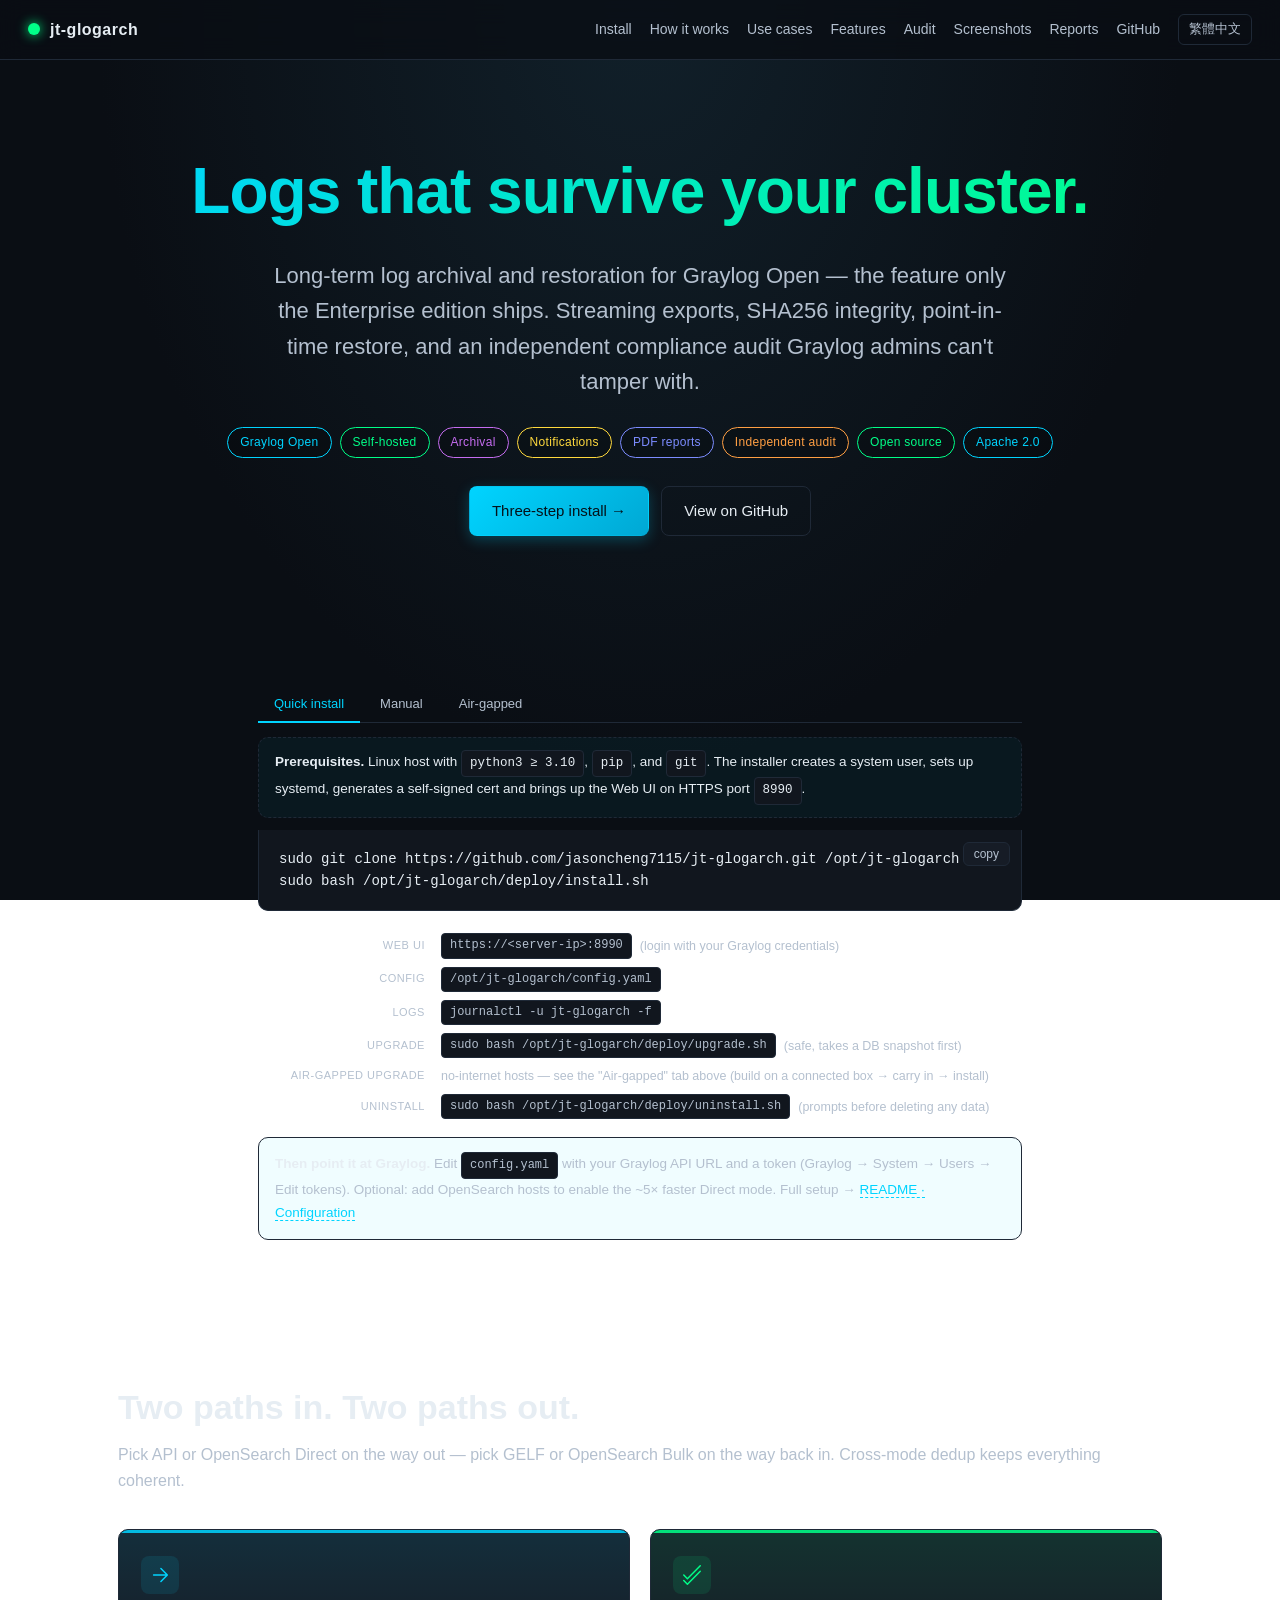
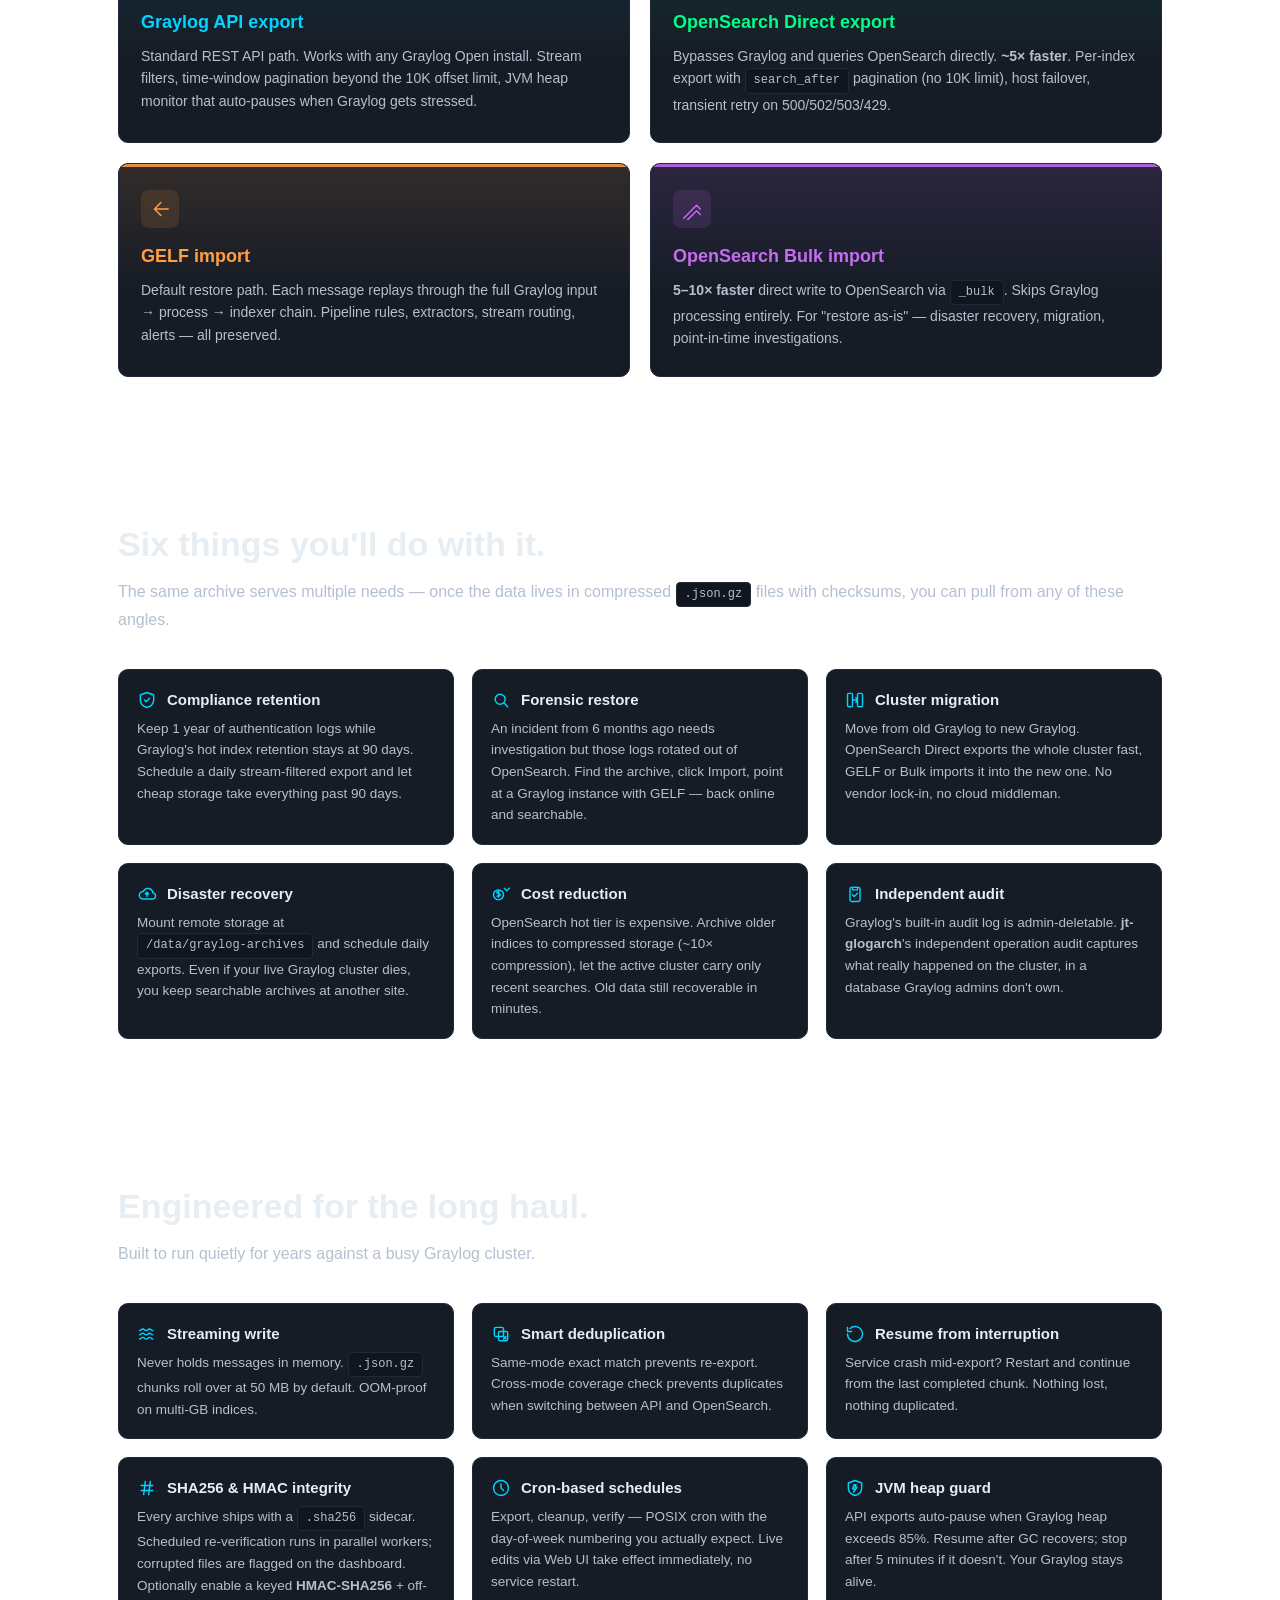
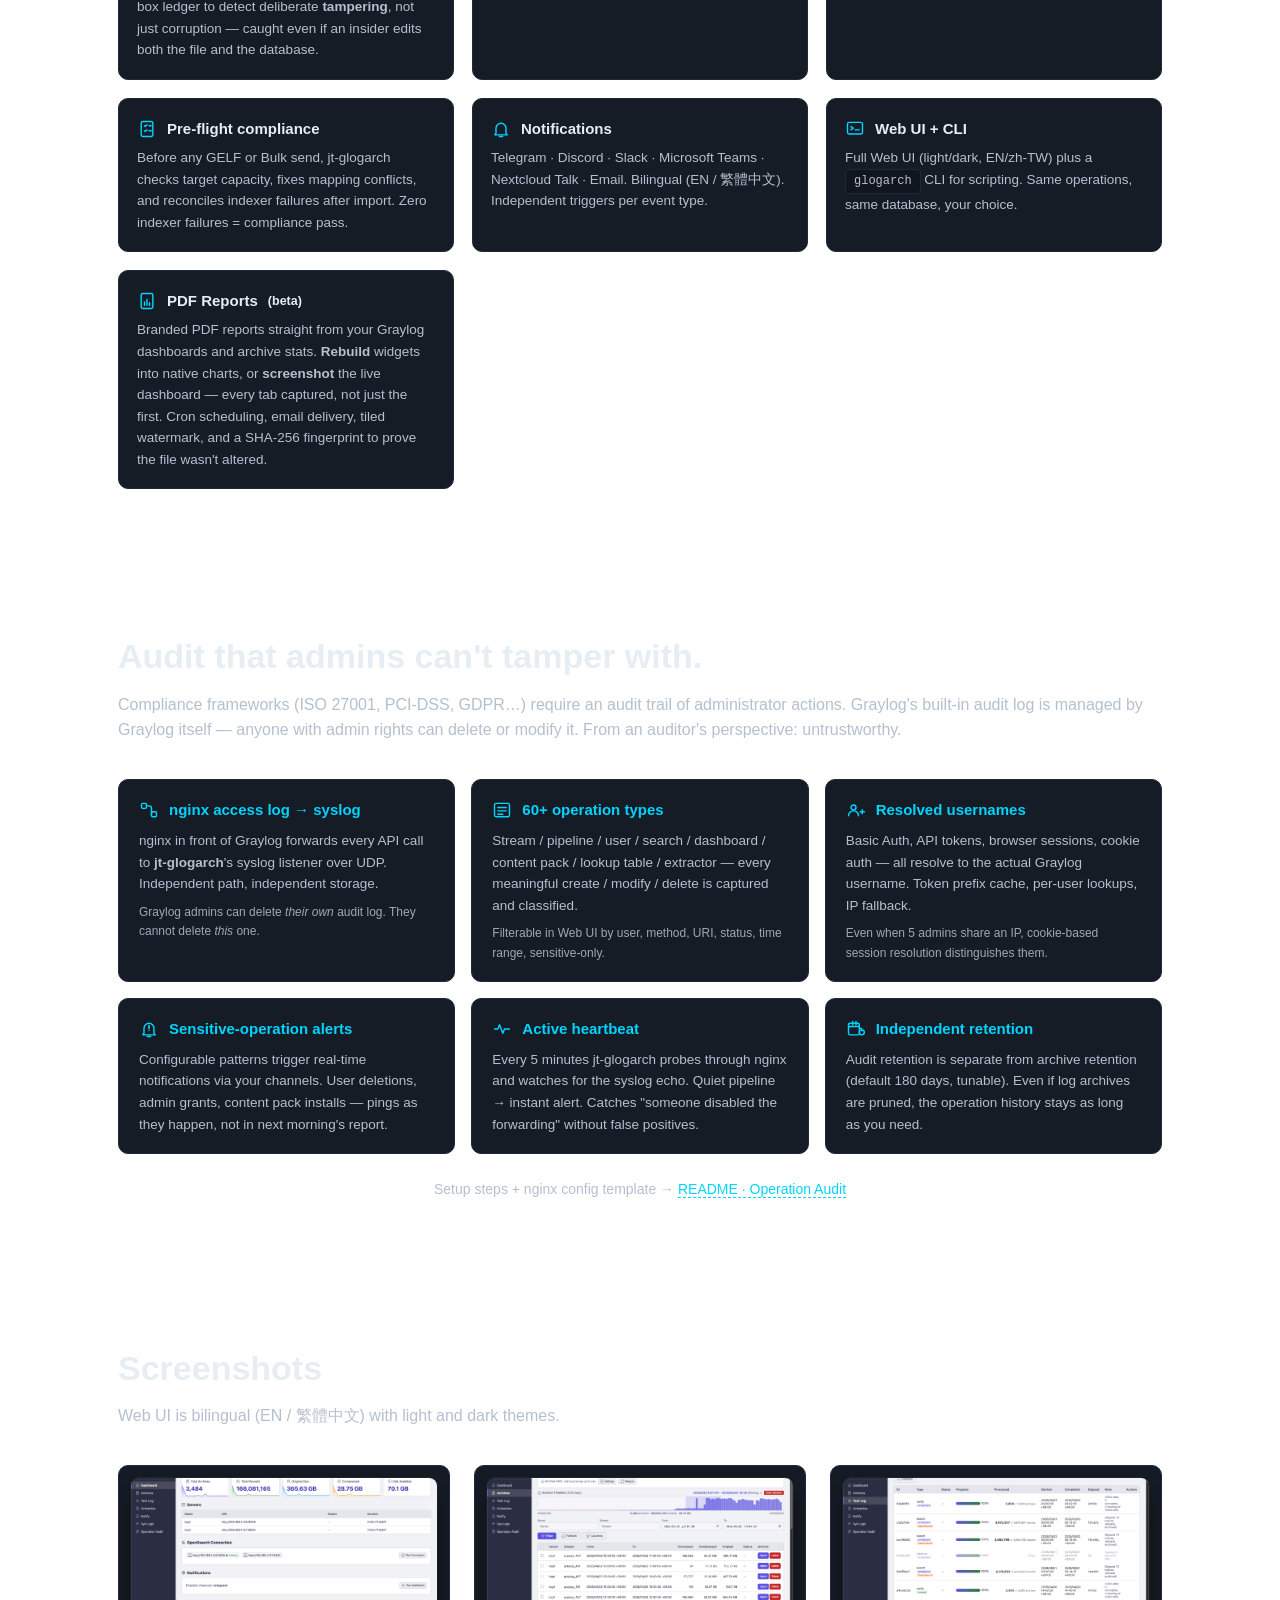
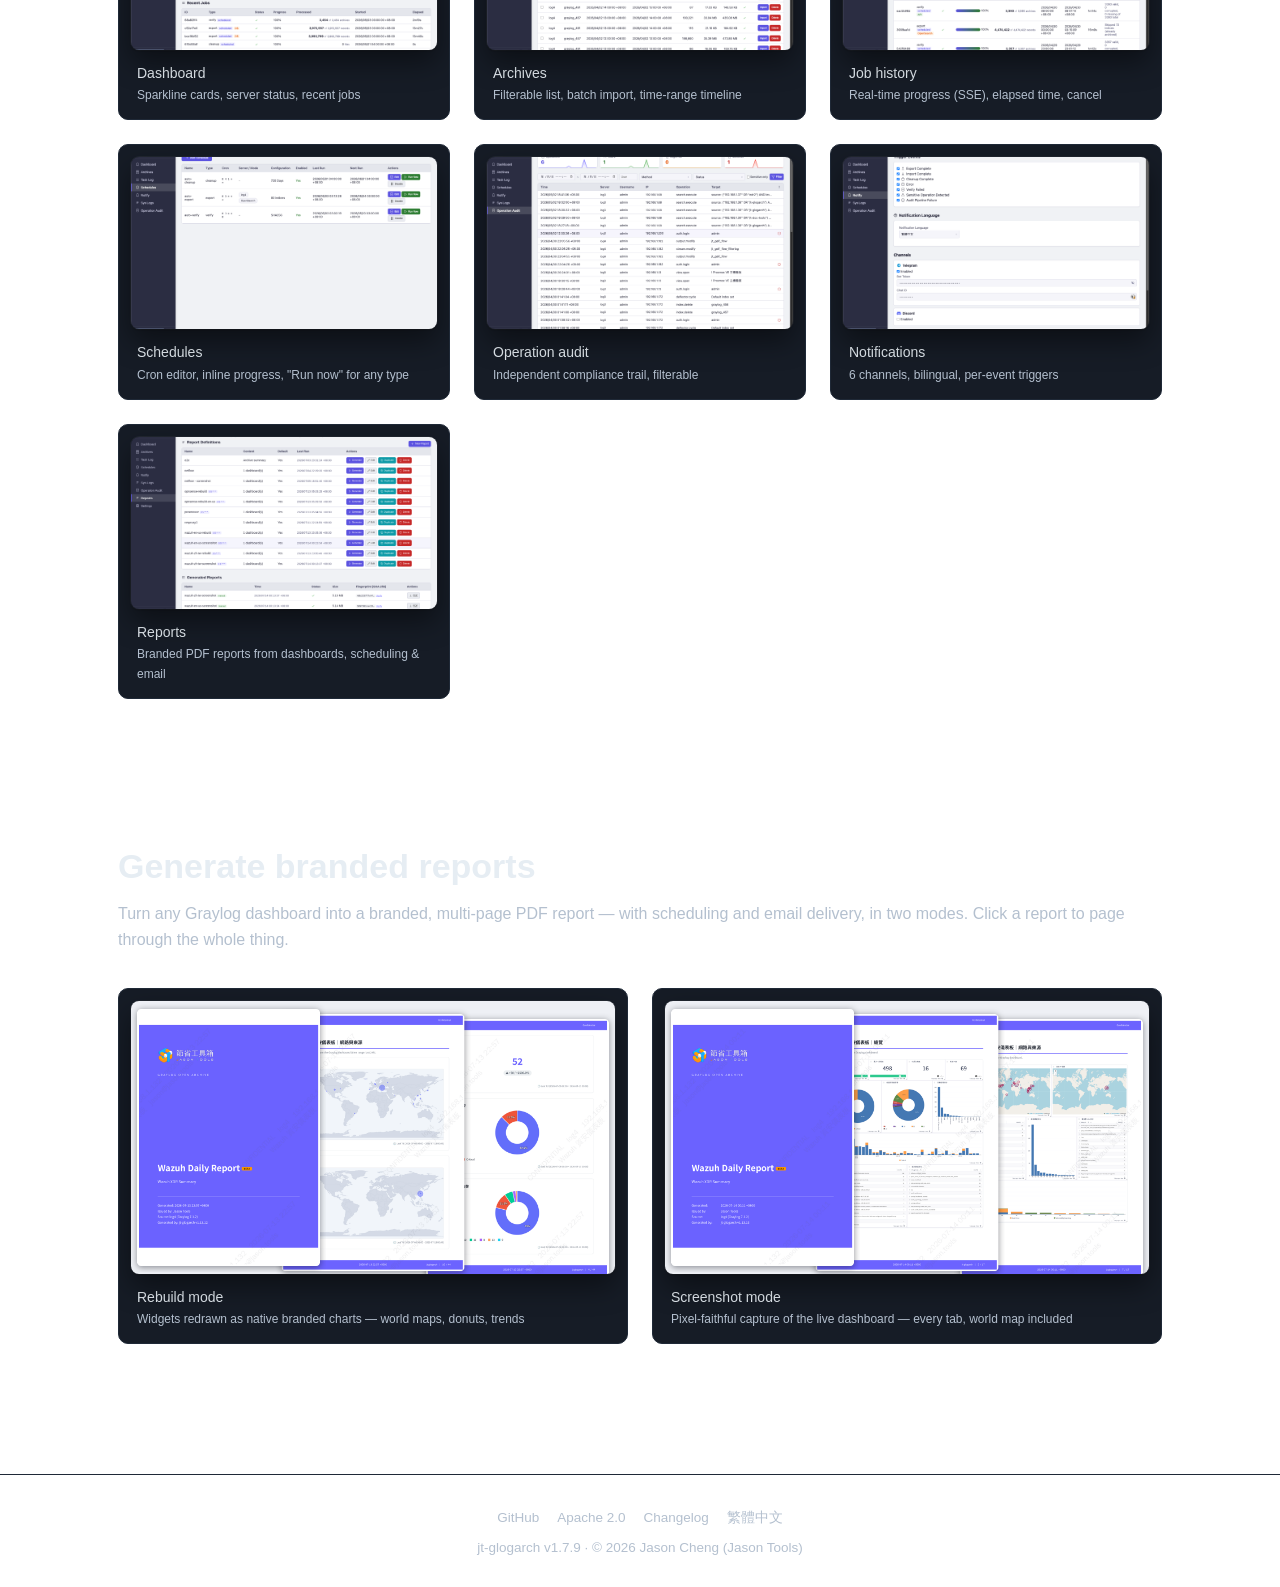
==== docs/index.html @ 21484550 "docs pages: air-gapped upgrade gets its own install tab The offline-upgrade commands were crammed in" ====
<!DOCTYPE html>
<html lang="en">
<head>
  <meta charset="utf-8">
  <meta name="viewport" content="width=device-width, initial-scale=1">
  <title>jt-glogarch — Long-term Log Archival for Graylog Open</title>
  <meta name="description" content="Self-hosted long-term log archival and restoration for Graylog Open 6.x / 7.x. Streaming export, SHA256 integrity, schedules, independent operation audit. Apache 2.0.">
  <meta property="og:title" content="jt-glogarch">
  <meta property="og:description" content="The archive feature Graylog Open is missing — self-hosted, streaming, with independent compliance audit.">
  <meta property="og:type" content="website">
  <meta property="og:image" content="https://jasoncheng7115.github.io/jt-glogarch/og-image.png">
  <meta property="og:image:width" content="1200">
  <meta property="og:image:height" content="630">
  <meta property="og:url" content="https://jasoncheng7115.github.io/jt-glogarch/">
  <meta name="twitter:card" content="summary_large_image">
  <meta name="twitter:image" content="https://jasoncheng7115.github.io/jt-glogarch/og-image.png">
  <link rel="icon" type="image/svg+xml" href="favicon.svg">
  <link rel="stylesheet" href="style.css?v=1.7.9">
</head>
<body>

<nav class="nav" id="nav">
  <a href="#top" class="brand">
    <span class="logo-dot"></span>
    <span>jt-glogarch</span>
  </a>
  <button class="nav-toggle" aria-label="Menu" aria-expanded="false" aria-controls="nav-links">
    <span></span><span></span><span></span>
  </button>
  <div class="links" id="nav-links">
    <a href="#install">Install</a>
    <a href="#flow">How it works</a>
    <a href="#use-cases">Use cases</a>
    <a href="#features">Features</a>
    <a href="#audit">Audit</a>
    <a href="#screenshots">Screenshots</a>
    <a href="#reports">Reports</a>
    <a href="https://github.com/jasoncheng7115/jt-glogarch" target="_blank" rel="noopener">GitHub</a>
    <a href="index_zh-TW.html" class="lang">繁體中文</a>
  </div>
</nav>

<header class="hero" id="top">
  <h1>Logs that survive your cluster.</h1>
  <p class="tagline">
    Long-term log archival and restoration for Graylog Open — the feature
    only the Enterprise edition ships. Streaming exports, SHA256 integrity,
    point-in-time restore, and an independent compliance audit Graylog admins
    can't tamper with.
  </p>
  <div class="promise-chips">
    <span class="chip chip-cyan">Graylog Open</span>
    <span class="chip chip-mint">Self-hosted</span>
    <span class="chip chip-purple">Archival</span>
    <span class="chip chip-amber">Notifications</span>
    <span class="chip chip-blue">PDF reports</span>
    <span class="chip chip-coral">Independent audit</span>
    <span class="chip chip-mint">Open source</span>
    <span class="chip chip-cyan">Apache 2.0</span>
  </div>
  <div class="ctas">
    <a class="btn btn-primary" href="#install">Three-step install →</a>
    <a class="btn btn-ghost" href="https://github.com/jasoncheng7115/jt-glogarch" target="_blank" rel="noopener">View on GitHub</a>
  </div>
</header>

<section id="install">
  <div class="install">
    <div class="tabs" role="tablist">
      <button class="tab active" data-target="tab-quick" type="button">Quick install</button>
      <button class="tab" data-target="tab-manual" type="button">Manual</button>
      <button class="tab" data-target="tab-offline" type="button">Air-gapped</button>
    </div>
    <p class="prereq-note">
      <strong>Prerequisites.</strong>
      Linux host with <code class="kbd">python3 ≥ 3.10</code>, <code class="kbd">pip</code>, and <code class="kbd">git</code>.
      The installer creates a system user, sets up systemd, generates a self-signed
      cert and brings up the Web UI on HTTPS port <code class="kbd">8990</code>.
    </p>
    <div class="code-block">
      <button class="copy-btn" data-copy="quick">copy</button>
      <pre id="tab-quick"><code id="cmd-quick">sudo git clone https://github.com/jasoncheng7115/jt-glogarch.git /opt/jt-glogarch
sudo bash /opt/jt-glogarch/deploy/install.sh</code></pre>
    </div>
    <div class="code-block" hidden id="tab-manual-wrap">
      <button class="copy-btn" data-copy="manual">copy</button>
      <pre id="tab-manual"><code id="cmd-manual">sudo git clone https://github.com/jasoncheng7115/jt-glogarch.git /opt/jt-glogarch
cd /opt/jt-glogarch
sudo pip install --no-build-isolation .
sudo cp deploy/jt-glogarch.service /etc/systemd/system/
sudo systemctl daemon-reload
sudo systemctl enable --now jt-glogarch</code></pre>
    </div>
    <div class="code-block" hidden id="tab-offline-wrap">
      <button class="copy-btn" data-copy="offline">Copy</button>
      <pre id="tab-offline"><code id="cmd-offline"># 1) On any internet-connected Linux (same Python 3.10 / x86_64 as the target)
curl -L -o src.tar.gz \
  https://github.com/jasoncheng7115/jt-glogarch/archive/refs/heads/main.tar.gz
tar xzf src.tar.gz && cd jt-glogarch-main
bash scripts/build-offline-bundle.sh        # -> dist/jt-glogarch-<ver>-offline.tar.gz
sha256sum dist/jt-glogarch-*-offline.tar.gz # note it, verify after transfer

# 2) Carry the bundle in (USB / scp), verify the sha256, then on the host:
tar xzf jt-glogarch-*-offline.tar.gz && cd jt-glogarch-*-offline
sudo bash upgrade-offline.sh                # pip never touches the network; DB backed up first</code></pre>
    </div>
    <dl class="post-note">
      <dt>Web UI</dt>
      <dd><code class="kbd">https://&lt;server-ip&gt;:8990</code> <span class="muted">(login with your Graylog credentials)</span></dd>
      <dt>Config</dt>
      <dd><code class="kbd">/opt/jt-glogarch/config.yaml</code></dd>
      <dt>Logs</dt>
      <dd><code class="kbd">journalctl -u jt-glogarch -f</code></dd>
      <dt>Upgrade</dt>
      <dd><code class="kbd">sudo bash /opt/jt-glogarch/deploy/upgrade.sh</code> <span class="muted">(safe, takes a DB snapshot first)</span></dd>
      <dt>Air-gapped upgrade</dt>
      <dd><span class="muted">no-internet hosts — see the "Air-gapped" tab above (build on a connected box &rarr; carry in &rarr; install)</span></dd>
      <dt>Uninstall</dt>
      <dd><code class="kbd">sudo bash /opt/jt-glogarch/deploy/uninstall.sh</code> <span class="muted">(prompts before deleting any data)</span></dd>
    </dl>
    <p class="install-followup">
      <strong>Then point it at Graylog.</strong>
      Edit <code class="kbd">config.yaml</code> with your Graylog API URL and a token
      (Graylog → System → Users → Edit tokens). Optional: add OpenSearch hosts to
      enable the ~5× faster Direct mode. Full setup → <a href="https://github.com/jasoncheng7115/jt-glogarch#configuration" target="_blank" rel="noopener">README · Configuration</a>
    </p>
  </div>
</section>

<section id="flow">
  <h2>Two paths in. Two paths out.</h2>
  <p class="subhead">Pick API or OpenSearch Direct on the way out — pick GELF or OpenSearch Bulk on the way back in. Cross-mode dedup keeps everything coherent.</p>
  <div class="modes">
    <div class="mode">
      <div class="icon">
        <svg width="22" height="22" viewBox="0 0 24 24" fill="none" stroke="currentColor" stroke-width="1.6" stroke-linecap="round" stroke-linejoin="round">
          <path d="M5 12h14M13 5l7 7-7 7"/>
        </svg>
      </div>
      <h3>Graylog API export</h3>
      <p>Standard REST API path. Works with any Graylog Open install. Stream filters, time-window pagination beyond the 10K offset limit, JVM heap monitor that auto-pauses when Graylog gets stressed.</p>
    </div>
    <div class="mode">
      <div class="icon">
        <svg width="22" height="22" viewBox="0 0 24 24" fill="none" stroke="currentColor" stroke-width="1.6" stroke-linecap="round" stroke-linejoin="round">
          <path d="M3 12l4 4 14-14M3 18l4 4 14-14"/>
        </svg>
      </div>
      <h3>OpenSearch Direct export</h3>
      <p>Bypasses Graylog and queries OpenSearch directly. <strong>~5× faster</strong>. Per-index export with <code class="kbd">search_after</code> pagination (no 10K limit), host failover, transient retry on 500/502/503/429.</p>
    </div>
    <div class="mode">
      <div class="icon">
        <svg width="22" height="22" viewBox="0 0 24 24" fill="none" stroke="currentColor" stroke-width="1.6" stroke-linecap="round" stroke-linejoin="round">
          <path d="M21 12H7M13 5l-7 7 7 7"/>
        </svg>
      </div>
      <h3>GELF import</h3>
      <p>Default restore path. Each message replays through the full Graylog input → process → indexer chain. Pipeline rules, extractors, stream routing, alerts — all preserved.</p>
    </div>
    <div class="mode">
      <div class="icon">
        <svg width="22" height="22" viewBox="0 0 24 24" fill="none" stroke="currentColor" stroke-width="1.6" stroke-linecap="round" stroke-linejoin="round">
          <path d="M21 18l-4-4-14 14M21 12l-4-4-14 14"/>
        </svg>
      </div>
      <h3>OpenSearch Bulk import</h3>
      <p><strong>5–10× faster</strong> direct write to OpenSearch via <code class="kbd">_bulk</code>. Skips Graylog processing entirely. For "restore as-is" — disaster recovery, migration, point-in-time investigations.</p>
    </div>
  </div>
</section>

<section id="use-cases">
  <h2>Six things you'll do with it.</h2>
  <p class="subhead">The same archive serves multiple needs — once the data lives in compressed <code class="kbd">.json.gz</code> files with checksums, you can pull from any of these angles.</p>
  <div class="features">
    <div class="feature">
      <h4><svg class="icon" viewBox="0 0 24 24" fill="none" stroke="currentColor" stroke-width="1.7" stroke-linecap="round" stroke-linejoin="round" aria-hidden="true"><path d="M12 3l8 3v6c0 4.5-3.4 7.7-8 9-4.6-1.3-8-4.5-8-9V6z"/><path d="M9 12l2 2 4-4"/></svg>Compliance retention</h4>
      <p>Keep 1 year of authentication logs while Graylog's hot index retention stays at 90 days. Schedule a daily stream-filtered export and let cheap storage take everything past 90 days.</p>
    </div>
    <div class="feature">
      <h4><svg class="icon" viewBox="0 0 24 24" fill="none" stroke="currentColor" stroke-width="1.7" stroke-linecap="round" stroke-linejoin="round" aria-hidden="true"><circle cx="11" cy="11" r="6"/><path d="M20 20l-4-4"/></svg>Forensic restore</h4>
      <p>An incident from 6 months ago needs investigation but those logs rotated out of OpenSearch. Find the archive, click Import, point at a Graylog instance with GELF — back online and searchable.</p>
    </div>
    <div class="feature">
      <h4><svg class="icon" viewBox="0 0 24 24" fill="none" stroke="currentColor" stroke-width="1.7" stroke-linecap="round" stroke-linejoin="round" aria-hidden="true"><rect x="3" y="4" width="6" height="16" rx="1.5"/><rect x="15" y="4" width="6" height="16" rx="1.5"/><path d="M9 12h6m-2-3l2 3-2 3"/></svg>Cluster migration</h4>
      <p>Move from old Graylog to new Graylog. OpenSearch Direct exports the whole cluster fast, GELF or Bulk imports it into the new one. No vendor lock-in, no cloud middleman.</p>
    </div>
    <div class="feature">
      <h4><svg class="icon" viewBox="0 0 24 24" fill="none" stroke="currentColor" stroke-width="1.7" stroke-linecap="round" stroke-linejoin="round" aria-hidden="true"><path d="M7 18a4.5 4.5 0 1 1 .5-9 6 6 0 0 1 11.5 1.5A3.5 3.5 0 0 1 18 18z"/><path d="M12 15v-5m-2 2l2-2 2 2"/></svg>Disaster recovery</h4>
      <p>Mount remote storage at <code class="kbd">/data/graylog-archives</code> and schedule daily exports. Even if your live Graylog cluster dies, you keep searchable archives at another site.</p>
    </div>
    <div class="feature">
      <h4><svg class="icon" viewBox="0 0 24 24" fill="none" stroke="currentColor" stroke-width="1.7" stroke-linecap="round" stroke-linejoin="round" aria-hidden="true"><circle cx="9" cy="13" r="6"/><path d="M9 10v6m-2-1.5h2.5a1.5 1.5 0 0 0 0-3h-1a1.5 1.5 0 0 1 0-3H11"/><path d="M16 5l3 3 3-3"/></svg>Cost reduction</h4>
      <p>OpenSearch hot tier is expensive. Archive older indices to compressed storage (~10× compression), let the active cluster carry only recent searches. Old data still recoverable in minutes.</p>
    </div>
    <div class="feature">
      <h4><svg class="icon" viewBox="0 0 24 24" fill="none" stroke="currentColor" stroke-width="1.7" stroke-linecap="round" stroke-linejoin="round" aria-hidden="true"><rect x="6" y="4" width="12" height="17" rx="2"/><path d="M9 4h6v3H9z"/><path d="M9 13l2 2 4-4"/></svg>Independent audit</h4>
      <p>Graylog's built-in audit log is admin-deletable. <strong>jt-glogarch</strong>'s independent operation audit captures what really happened on the cluster, in a database Graylog admins don't own.</p>
    </div>
  </div>
</section>

<section id="features">
  <h2>Engineered for the long haul.</h2>
  <p class="subhead">Built to run quietly for years against a busy Graylog cluster.</p>
  <div class="features">
    <div class="feature"><h4><svg class="icon" viewBox="0 0 24 24" fill="none" stroke="currentColor" stroke-width="1.7" stroke-linecap="round" stroke-linejoin="round" aria-hidden="true"><path d="M3 8c2 0 2-2 4-2s2 2 4 2 2-2 4-2 2 2 4 2"/><path d="M3 13c2 0 2-2 4-2s2 2 4 2 2-2 4-2 2 2 4 2"/><path d="M3 18c2 0 2-2 4-2s2 2 4 2 2-2 4-2 2 2 4 2"/></svg>Streaming write</h4><p>Never holds messages in memory. <code class="kbd">.json.gz</code> chunks roll over at 50 MB by default. OOM-proof on multi-GB indices.</p></div>
    <div class="feature"><h4><svg class="icon" viewBox="0 0 24 24" fill="none" stroke="currentColor" stroke-width="1.7" stroke-linecap="round" stroke-linejoin="round" aria-hidden="true"><rect x="4" y="4" width="11" height="11" rx="2"/><rect x="9" y="9" width="11" height="11" rx="2"/><path d="M15 15l3 3M18 15l-3 3"/></svg>Smart deduplication</h4><p>Same-mode exact match prevents re-export. Cross-mode coverage check prevents duplicates when switching between API and OpenSearch.</p></div>
    <div class="feature"><h4><svg class="icon" viewBox="0 0 24 24" fill="none" stroke="currentColor" stroke-width="1.7" stroke-linecap="round" stroke-linejoin="round" aria-hidden="true"><path d="M3 12a9 9 0 1 0 3-6.7"/><path d="M3 4v5h5"/></svg>Resume from interruption</h4><p>Service crash mid-export? Restart and continue from the last completed chunk. Nothing lost, nothing duplicated.</p></div>
    <div class="feature"><h4><svg class="icon" viewBox="0 0 24 24" fill="none" stroke="currentColor" stroke-width="1.7" stroke-linecap="round" stroke-linejoin="round" aria-hidden="true"><path d="M5 9h14M5 15h14"/><path d="M10 4l-2 16M16 4l-2 16"/></svg>SHA256 &amp; HMAC integrity</h4><p>Every archive ships with a <code class="kbd">.sha256</code> sidecar. Scheduled re-verification runs in parallel workers; corrupted files are flagged on the dashboard. Optionally enable a keyed <strong>HMAC-SHA256</strong> + off-box ledger to detect deliberate <strong>tampering</strong>, not just corruption — caught even if an insider edits both the file and the database.</p></div>
    <div class="feature"><h4><svg class="icon" viewBox="0 0 24 24" fill="none" stroke="currentColor" stroke-width="1.7" stroke-linecap="round" stroke-linejoin="round" aria-hidden="true"><circle cx="12" cy="12" r="9"/><path d="M12 7v5l3 3"/></svg>Cron-based schedules</h4><p>Export, cleanup, verify — POSIX cron with the day-of-week numbering you actually expect. Live edits via Web UI take effect immediately, no service restart.</p></div>
    <div class="feature"><h4><svg class="icon" viewBox="0 0 24 24" fill="none" stroke="currentColor" stroke-width="1.7" stroke-linecap="round" stroke-linejoin="round" aria-hidden="true"><path d="M12 3l8 3v6c0 4.5-3.4 7.7-8 9-4.6-1.3-8-4.5-8-9V6z"/><path d="M11 8l-2 5h2.5l-1 4 4-6h-2.5l1-3z"/></svg>JVM heap guard</h4><p>API exports auto-pause when Graylog heap exceeds 85%. Resume after GC recovers; stop after 5 minutes if it doesn't. Your Graylog stays alive.</p></div>
    <div class="feature"><h4><svg class="icon" viewBox="0 0 24 24" fill="none" stroke="currentColor" stroke-width="1.7" stroke-linecap="round" stroke-linejoin="round" aria-hidden="true"><rect x="5" y="3" width="14" height="18" rx="2"/><path d="M9 8l1 1 2-2M9 14l1 1 2-2M14.5 8H17M14.5 14H17"/></svg>Pre-flight compliance</h4><p>Before any GELF or Bulk send, jt-glogarch checks target capacity, fixes mapping conflicts, and reconciles indexer failures after import. Zero indexer failures = compliance pass.</p></div>
    <div class="feature"><h4><svg class="icon" viewBox="0 0 24 24" fill="none" stroke="currentColor" stroke-width="1.7" stroke-linecap="round" stroke-linejoin="round" aria-hidden="true"><path d="M6 17V11a6 6 0 0 1 12 0v6l1.5 2H4.5z"/><path d="M10 21h4"/></svg>Notifications</h4><p>Telegram · Discord · Slack · Microsoft Teams · Nextcloud Talk · Email. Bilingual (EN / 繁體中文). Independent triggers per event type.</p></div>
    <div class="feature"><h4><svg class="icon" viewBox="0 0 24 24" fill="none" stroke="currentColor" stroke-width="1.7" stroke-linecap="round" stroke-linejoin="round" aria-hidden="true"><rect x="3" y="4" width="18" height="14" rx="2"/><path d="M7 9l3 2-3 2M12 13h5"/></svg>Web UI + CLI</h4><p>Full Web UI (light/dark, EN/zh-TW) plus a <code class="kbd">glogarch</code> CLI for scripting. Same operations, same database, your choice.</p></div>
    <div class="feature"><h4><svg class="icon" viewBox="0 0 24 24" fill="none" stroke="currentColor" stroke-width="1.7" stroke-linecap="round" stroke-linejoin="round" aria-hidden="true"><rect x="5" y="3" width="14" height="18" rx="2"/><path d="M9 13v4M12 10v7M15 14v3"/></svg>PDF Reports <small>(beta)</small></h4><p>Branded PDF reports straight from your Graylog dashboards and archive stats. <strong>Rebuild</strong> widgets into native charts, or <strong>screenshot</strong> the live dashboard — every tab captured, not just the first. Cron scheduling, email delivery, tiled watermark, and a SHA-256 fingerprint to prove the file wasn't altered.</p></div>
  </div>
</section>

<section id="audit">
  <h2>Audit that admins can't tamper with.</h2>
  <p class="subhead">
    Compliance frameworks (ISO 27001, PCI-DSS, GDPR…) require an audit trail
    of administrator actions. Graylog's built-in audit log is managed by
    Graylog itself — anyone with admin rights can delete or modify it.
    From an auditor's perspective: untrustworthy.
  </p>
  <div class="mapping-grid">
    <div class="mapping-card">
      <h4><svg class="icon" viewBox="0 0 24 24" fill="none" stroke="currentColor" stroke-width="1.7" stroke-linecap="round" stroke-linejoin="round" aria-hidden="true"><rect x="3" y="4" width="6" height="6" rx="1.5"/><rect x="15" y="14" width="6" height="6" rx="1.5"/><path d="M9 7h3a3 3 0 0 1 3 3v7"/></svg>nginx access log → syslog</h4>
      <p>nginx in front of Graylog forwards every API call to <strong>jt-glogarch</strong>'s syslog listener over UDP. Independent path, independent storage.</p>
      <p class="muted-line">Graylog admins can delete <em>their own</em> audit log. They cannot delete <em>this</em> one.</p>
    </div>
    <div class="mapping-card">
      <h4><svg class="icon" viewBox="0 0 24 24" fill="none" stroke="currentColor" stroke-width="1.7" stroke-linecap="round" stroke-linejoin="round" aria-hidden="true"><rect x="3" y="4" width="18" height="16" rx="2"/><path d="M7 9h10M7 13h10M7 17h6"/></svg>60+ operation types</h4>
      <p>Stream / pipeline / user / search / dashboard / content pack / lookup table / extractor — every meaningful create / modify / delete is captured and classified.</p>
      <p class="muted-line">Filterable in Web UI by user, method, URI, status, time range, sensitive-only.</p>
    </div>
    <div class="mapping-card">
      <h4><svg class="icon" viewBox="0 0 24 24" fill="none" stroke="currentColor" stroke-width="1.7" stroke-linecap="round" stroke-linejoin="round" aria-hidden="true"><circle cx="9" cy="9" r="3"/><path d="M3 19a6 6 0 0 1 12 0"/><path d="M17 14h5M19.5 11.5v5"/></svg>Resolved usernames</h4>
      <p>Basic Auth, API tokens, browser sessions, cookie auth — all resolve to the actual Graylog username. Token prefix cache, per-user lookups, IP fallback.</p>
      <p class="muted-line">Even when 5 admins share an IP, cookie-based session resolution distinguishes them.</p>
    </div>
    <div class="mapping-card">
      <h4><svg class="icon" viewBox="0 0 24 24" fill="none" stroke="currentColor" stroke-width="1.7" stroke-linecap="round" stroke-linejoin="round" aria-hidden="true"><path d="M6 17V11a6 6 0 0 1 12 0v6l1.5 2H4.5z"/><path d="M10 21h4"/><path d="M12 8v3M12 13.5v.1" stroke-width="2"/></svg>Sensitive-operation alerts</h4>
      <p>Configurable patterns trigger real-time notifications via your channels. User deletions, admin grants, content pack installs — pings as they happen, not in next morning's report.</p>
    </div>
    <div class="mapping-card">
      <h4><svg class="icon" viewBox="0 0 24 24" fill="none" stroke="currentColor" stroke-width="1.7" stroke-linecap="round" stroke-linejoin="round" aria-hidden="true"><path d="M3 12h4l2-5 4 10 2-5h6"/></svg>Active heartbeat</h4>
      <p>Every 5 minutes jt-glogarch probes through nginx and watches for the syslog echo. Quiet pipeline → instant alert. Catches "someone disabled the forwarding" without false positives.</p>
    </div>
    <div class="mapping-card">
      <h4><svg class="icon" viewBox="0 0 24 24" fill="none" stroke="currentColor" stroke-width="1.7" stroke-linecap="round" stroke-linejoin="round" aria-hidden="true"><rect x="3" y="5" width="13" height="14" rx="2"/><path d="M3 9h13M8 3v4M12 3v4"/><circle cx="19" cy="16" r="3"/><path d="M19 14v-1.5a1.5 1.5 0 0 0-1.5-1.5"/></svg>Independent retention</h4>
      <p>Audit retention is separate from archive retention (default 180 days, tunable). Even if log archives are pruned, the operation history stays as long as you need.</p>
    </div>
  </div>
  <p class="mapping-cta">
    Setup steps + nginx config template → <a href="https://github.com/jasoncheng7115/jt-glogarch#operation-audit" target="_blank" rel="noopener">README · Operation Audit</a>
  </p>
</section>

<section id="screenshots">
  <h2>Screenshots</h2>
  <p class="subhead">Web UI is bilingual (EN / 繁體中文) with light and dark themes.</p>
  <div class="shots">
    <button class="shot" type="button" data-lightbox="screenshots/1_dashboard_en.png">
      <img class="ss-img" src="screenshots/1_dashboard_en.png" alt="Dashboard" loading="lazy">
      <div class="label">Dashboard<small>Sparkline cards, server status, recent jobs</small></div>
    </button>
    <button class="shot" type="button" data-lightbox="screenshots/2_archives_en.png">
      <img class="ss-img" src="screenshots/2_archives_en.png" alt="Archive list" loading="lazy">
      <div class="label">Archives<small>Filterable list, batch import, time-range timeline</small></div>
    </button>
    <button class="shot" type="button" data-lightbox="screenshots/3_jobs_en.png">
      <img class="ss-img" src="screenshots/3_jobs_en.png" alt="Job history" loading="lazy">
      <div class="label">Job history<small>Real-time progress (SSE), elapsed time, cancel</small></div>
    </button>
    <button class="shot" type="button" data-lightbox="screenshots/4_schedules_en.png">
      <img class="ss-img" src="screenshots/4_schedules_en.png" alt="Schedules" loading="lazy">
      <div class="label">Schedules<small>Cron editor, inline progress, "Run now" for any type</small></div>
    </button>
    <button class="shot" type="button" data-lightbox="screenshots/5_op_audit_en.png">
      <img class="ss-img" src="screenshots/5_op_audit_en.png" alt="Operation audit" loading="lazy">
      <div class="label">Operation audit<small>Independent compliance trail, filterable</small></div>
    </button>
    <button class="shot" type="button" data-lightbox="screenshots/6_notify_en.png">
      <img class="ss-img" src="screenshots/6_notify_en.png" alt="Notifications" loading="lazy">
      <div class="label">Notifications<small>6 channels, bilingual, per-event triggers</small></div>
    </button>
    <button class="shot" type="button" data-lightbox="screenshots/7_reports_en.png">
      <img class="ss-img" src="screenshots/7_reports_en.png" alt="Reports" loading="lazy">
      <div class="label">Reports<small>Branded PDF reports from dashboards, scheduling &amp; email</small></div>
    </button>
  </div>

  <!-- Lightbox -->
  <div id="lightbox" class="lightbox" hidden role="dialog" aria-modal="true" aria-label="Screenshot preview">
    <button class="lightbox-close" type="button" aria-label="Close">×</button>
    <img class="lightbox-img" src="" alt="Full-size screenshot">
    <div class="lb-track" hidden></div>
    <button class="lb-nav lb-prev" type="button" aria-label="Previous page" hidden>‹</button>
    <button class="lb-nav lb-next" type="button" aria-label="Next page" hidden>›</button>
    <div class="lb-counter" hidden></div>
  </div>
</section>

<section id="reports">
  <h2>Generate branded reports</h2>
  <p class="subhead">Turn any Graylog dashboard into a branded, multi-page PDF report — with scheduling and email delivery, in two modes. Click a report to page through the whole thing.</p>
  <div class="shots">
    <button class="shot" type="button" data-report="reports/pages/wazuh_rebuild_en" data-count="5">
      <img class="ss-img" src="reports/wazuh_rebuild_en.png" alt="Rebuild-mode report" loading="lazy">
      <div class="label">Rebuild mode<small>Widgets redrawn as native branded charts — world maps, donuts, trends</small></div>
    </button>
    <button class="shot" type="button" data-report="reports/pages/wazuh_screenshot_en" data-count="5">
      <img class="ss-img" src="reports/wazuh_screenshot_en.png" alt="Screenshot-mode report" loading="lazy">
      <div class="label">Screenshot mode<small>Pixel-faithful capture of the live dashboard — every tab, world map included</small></div>
    </button>
  </div>
</section>

<footer>
  <div class="row">
    <a href="https://github.com/jasoncheng7115/jt-glogarch">GitHub</a>
    <a href="https://github.com/jasoncheng7115/jt-glogarch/blob/main/LICENSE">Apache 2.0</a>
    <a href="https://github.com/jasoncheng7115/jt-glogarch/blob/main/CHANGELOG.md">Changelog</a>
    <a href="index_zh-TW.html">繁體中文</a>
  </div>
  <div>jt-glogarch v1.7.9 · © 2026 Jason Cheng (Jason Tools)</div>
</footer>

<script>
  // Tab switcher — toggles the .code-block wrapper, not the inner <pre>,
  // so the copy button (positioned on the wrapper) is shown/hidden too.
  document.querySelectorAll('.tab').forEach(tab => {
    tab.addEventListener('click', () => {
      document.querySelectorAll('.tab').forEach(t => t.classList.remove('active'));
      tab.classList.add('active');
      document.querySelectorAll('.install .code-block').forEach(b => b.hidden = true);
      const targetPre = document.getElementById(tab.dataset.target);
      if (targetPre) targetPre.closest('.code-block').hidden = false;
    });
  });
  // Copy buttons
  document.querySelectorAll('.copy-btn').forEach(btn => {
    btn.addEventListener('click', async () => {
      const code = document.getElementById('cmd-' + btn.dataset.copy).innerText;
      try {
        await navigator.clipboard.writeText(code);
        const orig = btn.innerText; btn.innerText = 'copied';
        setTimeout(() => btn.innerText = orig, 1200);
      } catch (e) {}
    });
  });

  // Lightbox — screenshots open as a single image; report tiles open a paged
  // carousel (‹ › buttons / arrow keys / swipe, with a page counter).
  (function () {
    const lb = document.getElementById('lightbox');
    if (!lb) return;
    const lbImg = lb.querySelector('.lightbox-img');
    const track = lb.querySelector('.lb-track');
    const prev = lb.querySelector('.lb-prev');
    const next = lb.querySelector('.lb-next');
    const counter = lb.querySelector('.lb-counter');
    const closeBtn = lb.querySelector('.lightbox-close');
    let mode = 'img', total = 0;
    const setCarousel = (on) => {
      lbImg.hidden = on;
      [track, prev, next, counter].forEach(el => { el.hidden = !on; });
      lb.classList.toggle('viewer', on);
    };
    const updateCounter = (i) => {
      counter.textContent = (i + 1) + ' / ' + total;
      prev.disabled = i <= 0; next.disabled = i >= total - 1;
    };
    const openImg = (src) => {
      mode = 'img'; setCarousel(false); lbImg.src = src;
      lb.hidden = false; document.body.style.overflow = 'hidden';
    };
    const openReport = (base, count) => {
      mode = 'carousel'; total = count; track.innerHTML = '';
      for (let n = 1; n <= count; n++) {
        const slide = document.createElement('div'); slide.className = 'lb-slide';
        const im = document.createElement('img'); im.src = base + '_' + n + '.jpg';
        im.alt = 'Page ' + n; im.loading = n > 1 ? 'lazy' : 'eager';
        slide.appendChild(im); track.appendChild(slide);
      }
      setCarousel(true); lb.hidden = false; document.body.style.overflow = 'hidden';
      track.scrollLeft = 0; updateCounter(0);
    };
    const idx = () => Math.round(track.scrollLeft / track.clientWidth);
    const go = (d) => {
      const i = Math.min(total - 1, Math.max(0, idx() + d));
      track.scrollTo({ left: i * track.clientWidth, behavior: 'smooth' });
    };
    const close = () => {
      lb.hidden = true; lbImg.src = ''; track.innerHTML = '';
      lb.classList.remove('viewer'); document.body.style.overflow = '';
    };
    track.addEventListener('scroll', () => updateCounter(idx()));
    prev.addEventListener('click', e => { e.stopPropagation(); go(-1); });
    next.addEventListener('click', e => { e.stopPropagation(); go(1); });
    track.addEventListener('click', e => { if (e.target === track || e.target.classList.contains('lb-slide')) close(); });
    closeBtn.addEventListener('click', close);
    lb.addEventListener('click', e => { if (e.target === lb) close(); });
    document.addEventListener('keydown', e => {
      if (lb.hidden) return;
      if (e.key === 'Escape') close();
      else if (mode === 'carousel' && e.key === 'ArrowLeft') go(-1);
      else if (mode === 'carousel' && e.key === 'ArrowRight') go(1);
    });
    document.querySelectorAll('.shot[data-lightbox]').forEach(btn => {
      btn.addEventListener('click', () => openImg(btn.dataset.lightbox));
    });
    document.querySelectorAll('.shot[data-report]').forEach(btn => {
      btn.addEventListener('click', () => openReport(btn.dataset.report, parseInt(btn.dataset.count || '1', 10)));
    });
  })();

  // Mobile nav — hamburger toggles the link drawer; tapping a link or
  // outside the nav closes it.
  (function () {
    const nav = document.getElementById('nav');
    const btn = nav && nav.querySelector('.nav-toggle');
    const links = nav && nav.querySelector('.links');
    if (!nav || !btn || !links) return;
    const close = () => { nav.classList.remove('open'); btn.setAttribute('aria-expanded', 'false'); };
    btn.addEventListener('click', e => {
      e.stopPropagation();
      const open = nav.classList.toggle('open');
      btn.setAttribute('aria-expanded', open ? 'true' : 'false');
    });
    links.addEventListener('click', e => { if (e.target.tagName === 'A') close(); });
    document.addEventListener('click', e => { if (!nav.contains(e.target)) close(); });
    document.addEventListener('keydown', e => { if (e.key === 'Escape') close(); });
  })();
</script>

</body>
</html>
---- docs/style.css ----
/* JT-GELFLOW landing site
   Apache 2.0 — Jason Cheng (Jason Tools)
   Self-contained: no external CDNs / fonts. */

* { box-sizing: border-box; margin: 0; padding: 0; }

:root {
  --bg:        #0a0e14;
  --bg-elev:   #11161e;
  --surface:   #161c26;
  --border:    #1f2937;
  --text:      #e6edf3;
  --text-dim:  #b4c0cf;                /* was #9ba8b8 — bumped a notch for readability on dark bg */
  --accent:    #00d4ff;
  --accent-2:  #00ff88;
  --warn:      #ff9f43;
  --danger:    #ff6b6b;
  --max-w:     1100px;
  --radius:    10px;
  --shadow-1:  0 0 0 1px rgba(255,255,255,.05),
               0 1px 2px rgba(0,0,0,.3),
               0 8px 20px rgba(0,0,0,.25);
  --shadow-2:  0 0 0 1px rgba(255,255,255,.08),
               0 1px 2px rgba(0,0,0,.15),
               0 8px 20px rgba(0,0,0,.20),
               0 32px 64px -8px rgba(0,0,0,.25);
}

html { scroll-behavior: smooth; }

body {
  font-family: -apple-system, BlinkMacSystemFont, "Segoe UI", "Helvetica Neue",
               "PingFang TC", "Noto Sans TC", "Microsoft JhengHei", Arial, sans-serif;
  background: radial-gradient(ellipse at top, #11202a 0%, var(--bg) 60%) fixed;
  color: var(--text);
  line-height: 1.6;
  -webkit-font-smoothing: antialiased;
}

a { color: var(--accent); text-decoration: none; }
a:hover { text-decoration: underline; }

code, pre { font-family: ui-monospace, SFMono-Regular, "JetBrains Mono", Menlo, Consolas, monospace; }

/* ───────── Top nav ───────── */
.nav {
  position: sticky; top: 0; z-index: 100;
  display: flex; align-items: center; justify-content: space-between;
  padding: 14px 28px;
  background: rgba(10, 14, 20, 0.78);
  backdrop-filter: blur(12px);
  border-bottom: 1px solid var(--border);
}
.nav .brand {
  display: flex; align-items: center; gap: 10px;
  font-weight: 600; font-size: 16px; letter-spacing: 0.5px;
  color: var(--text);
  white-space: nowrap;
  flex-shrink: 0;
}
.nav .brand .logo-dot {
  width: 12px; height: 12px; border-radius: 50%;
  background: var(--accent-2);
  box-shadow: 0 0 12px var(--accent-2);
  animation: breathe 2s ease-in-out infinite;
}
@keyframes breathe {
  0%, 100% { opacity: 0.6; box-shadow: 0 0 4px var(--accent-2); }
  50%      { opacity: 1;   box-shadow: 0 0 14px var(--accent-2); }
}
.nav .links { display: flex; gap: 18px; align-items: center; font-size: 14px; }
.nav .links a { color: var(--text-dim); white-space: nowrap; flex-shrink: 0; }
.nav .links a:hover { color: var(--accent); text-decoration: none; }
.nav .lang {
  padding: 4px 10px;
  border: 1px solid var(--border);
  border-radius: 6px;
  font-size: 13px;
  white-space: nowrap;
  flex-shrink: 0;
}

/* Hamburger toggle — desktop hides it, narrow viewports show it. */
.nav-toggle {
  display: none;
  background: transparent;
  border: 1px solid var(--border);
  border-radius: 6px;
  width: 38px;
  height: 38px;
  padding: 0;
  cursor: pointer;
  align-items: center;
  justify-content: center;
  flex-direction: column;
  gap: 4px;
}
.nav-toggle span {
  display: block;
  width: 18px;
  height: 2px;
  background: var(--text);
  border-radius: 1px;
  transition: transform 0.2s, opacity 0.2s;
}
.nav.open .nav-toggle span:nth-child(1) { transform: translateY(6px) rotate(45deg); }
.nav.open .nav-toggle span:nth-child(2) { opacity: 0; }
.nav.open .nav-toggle span:nth-child(3) { transform: translateY(-6px) rotate(-45deg); }

/* Narrow viewports: collapse the link strip into a dropdown drawer
   triggered by the hamburger button. */
@media (max-width: 720px) {
  .nav { padding: 12px 16px; }
  .nav-toggle { display: flex; }
  .nav .links {
    position: absolute;
    top: 100%;
    right: 16px;
    left: 16px;
    flex-direction: column;
    align-items: stretch;
    gap: 0;
    padding: 8px 0;
    background: rgba(10, 14, 20, 0.96);
    backdrop-filter: blur(12px);
    border: 1px solid var(--border);
    border-radius: 10px;
    box-shadow: 0 12px 32px rgba(0, 0, 0, 0.4);
    font-size: 15px;
    transform: translateY(-8px);
    opacity: 0;
    pointer-events: none;
    transition: transform 0.18s ease, opacity 0.18s ease;
  }
  .nav.open .links {
    transform: translateY(0);
    opacity: 1;
    pointer-events: auto;
  }
  .nav .links a {
    padding: 12px 18px;
    border-bottom: 1px solid rgba(255, 255, 255, 0.04);
  }
  .nav .links a:last-child { border-bottom: none; }
  .nav .lang {
    margin: 8px 12px 4px;
    text-align: center;
  }
}

/* ───────── Hero ───────── */
.hero {
  max-width: var(--max-w);
  margin: 0 auto;
  padding: 80px 28px 50px;
  text-align: center;
}
.hero h1 {
  font-size: clamp(38px, 6vw, 64px);
  font-weight: 700;
  letter-spacing: -1px;
  background: linear-gradient(135deg, var(--accent) 0%, var(--accent-2) 100%);
  -webkit-background-clip: text;
  -webkit-text-fill-color: transparent;
  background-clip: text;
  margin-bottom: 16px;
}
.hero .tagline {
  font-size: clamp(17px, 2.2vw, 22px);
  color: var(--text-dim);
  max-width: 760px;
  margin: 0 auto 14px;
}
.hero .promise {
  font-size: 14px;
  color: var(--text-dim);
  margin-bottom: 32px;
}
.hero .promise strong { color: var(--text); }
.hero .ctas { display: flex; gap: 12px; justify-content: center; flex-wrap: wrap; margin-top: 8px; }

.btn {
  display: inline-flex; align-items: center; gap: 8px;
  padding: 12px 22px;
  border-radius: 8px;
  font-size: 15px; font-weight: 500;
  border: 1px solid transparent;
  transition: transform 0.15s, box-shadow 0.15s, border-color 0.15s;
  cursor: pointer;
}
.btn-primary {
  background: linear-gradient(135deg, var(--accent) 0%, #00a8d4 100%);
  color: #04121a;
  box-shadow: 0 4px 14px rgba(0,212,255,0.25);
}
.btn-primary:hover { transform: translateY(-1px); box-shadow: 0 6px 20px rgba(0,212,255,0.35); text-decoration: none; }
.btn-ghost {
  background: transparent;
  color: var(--text);
  border-color: var(--border);
}
.btn-ghost:hover { border-color: var(--accent); color: var(--accent); text-decoration: none; }

/* ───────── Install block ───────── */
.install {
  max-width: 820px;
  margin: 30px auto 0;
  padding: 0 28px;
}
.install .tabs {
  display: flex; gap: 4px;
  border-bottom: 1px solid var(--border);
  margin-bottom: 0;
}
.install .tab {
  background: transparent; border: 0; color: var(--text-dim);
  padding: 10px 16px;
  font-size: 13px; cursor: pointer;
  border-bottom: 2px solid transparent;
  margin-bottom: -1px;
}
.install .tab.active {
  color: var(--accent);
  border-bottom-color: var(--accent);
}
/* Wrap the <pre> so the copy button can position relative to a non-scrolling
   parent. Without this, scrolling the pre horizontally would drag the button
   along with the code text. */
.install .code-block { position: relative; }
.install .code-block[hidden] { display: none; }
.install .prereq-note {
  margin: 14px 0 12px;
  padding: 12px 16px;
  background: rgba(0, 212, 255, 0.05);
  border: 1px dashed var(--border);
  border-radius: var(--radius);
  font-size: 13.5px;
  color: var(--text);                     /* full brightness — this is body copy you actually need to read */
  line-height: 1.7;
}
.install .prereq-note code.kbd { font-size: 12.5px; }
.install .prereq-table {
  width: 100%;
  border-collapse: collapse;
  font-size: 13.5px;
  margin-bottom: 12px;
  margin-top: -6px;
}
.install .prereq-table td {
  padding: 8px 14px;
  border-top: 1px solid var(--border);
  vertical-align: middle;
  color: var(--text);
}
.install .prereq-table tr:first-child td { border-top: 0; }
.install .prereq-table td:first-child {
  white-space: nowrap;
  width: 1%;
  font-weight: 500;                       /* distro family labels read at full text colour */
}
.install .prereq-table code.kbd { font-size: 12.5px; }

.install .install-followup {
  margin-top: 18px;
  padding: 14px 16px;
  background: rgba(0, 212, 255, 0.06);
  border: 1px solid var(--border);
  border-radius: var(--radius);
  font-size: 13.5px;
  line-height: 1.7;
  color: var(--text-dim);
}
.install .install-followup strong { color: var(--text); }
.install .install-followup em { font-style: normal; color: var(--text); }
.install .install-followup a {
  color: var(--accent);
  text-decoration: none;
  border-bottom: 1px dashed currentColor;
}
.install pre {
  background: var(--bg-elev);
  border: 1px solid var(--border);
  border-top: 0;
  border-radius: 0 0 var(--radius) var(--radius);
  padding: 18px 20px;
  overflow-x: auto;
  font-size: 14px;
  margin: 0;
}
.install pre code { color: var(--text); }
.install .code-block .copy-btn {
  position: absolute; top: 12px; right: 12px; z-index: 2;
  background: var(--surface);
  color: var(--text-dim);
  border: 1px solid var(--border);
  border-radius: 6px;
  padding: 4px 10px;
  font-size: 12px;
  cursor: pointer;
}
.install .code-block .copy-btn:hover { color: var(--accent); }
.install .post-note {
  display: grid;
  grid-template-columns: max-content 1fr;
  column-gap: 16px;
  row-gap: 8px;
  margin: 22px auto 0;
  max-width: max-content;
  color: var(--text-dim);
  font-size: 13px;
  align-items: center;
}
.install .post-note dt {
  color: var(--text-dim);
  font-weight: 500;
  font-size: 11px;
  letter-spacing: 0.5px;
  text-transform: uppercase;
  text-align: right;
}
.install .post-note dd {
  margin: 0;
  display: flex;
  align-items: center;
  flex-wrap: wrap;
  gap: 8px;
}
.install .post-note .muted {
  color: var(--text-dim);
  font-size: 12.5px;
  opacity: 1;                             /* dim alone is enough; piling 0.85 on top made it unreadable */
}
@media (max-width: 600px) {
  .install .post-note {
    grid-template-columns: 1fr;
    text-align: center;
  }
  .install .post-note dt { text-align: center; }
  .install .post-note dd { justify-content: center; }
}

/* ───────── Sections ───────── */
section {
  max-width: var(--max-w);
  margin: 0 auto;
  padding: 70px 28px;
}
section h2 {
  font-size: clamp(26px, 3vw, 34px);
  font-weight: 600;
  margin-bottom: 8px;
}
section .subhead {
  color: var(--text-dim);
  margin-bottom: 36px;
  font-size: 16px;
}

/* Four view modes — 2×2 grid (cyan / mint / coral / purple). Stacks at <640px. */
.modes {
  display: grid;
  grid-template-columns: repeat(2, 1fr);
  gap: 20px;
}
@media (max-width: 640px) {
  .modes { grid-template-columns: 1fr; }
}
.mode {
  --mode-accent: var(--accent);
  --mode-accent-soft: rgba(0,212,255,0.12);
  --mode-glow: rgba(0,212,255,0.18);
  background:
    linear-gradient(180deg, var(--mode-accent-soft) 0%, transparent 60%),
    var(--surface);
  border: 1px solid var(--border);
  border-radius: var(--radius);
  padding: 26px 22px;
  position: relative;
  overflow: hidden;
  transition: transform 0.2s, border-color 0.2s, box-shadow 0.2s;
}
/* Coloured top stripe + glow */
.mode::before {
  content: "";
  position: absolute;
  top: 0; left: 0; right: 0;
  height: 3px;
  background: var(--mode-accent);
  opacity: 0.85;
}
.mode:hover {
  transform: translateY(-3px);
  border-color: var(--mode-accent);
  box-shadow:
    0 12px 28px rgba(0,0,0,0.35),
    0 0 0 1px var(--mode-glow);
}
.mode .icon {
  width: 38px; height: 38px;
  display: inline-flex; align-items: center; justify-content: center;
  background: var(--mode-accent-soft);
  border-radius: 8px;
  color: var(--mode-accent);
  margin-bottom: 14px;
}
.mode h3 {
  font-size: 18px;
  margin-bottom: 8px;
  color: var(--mode-accent);
}
.mode p { color: var(--text-dim); font-size: 14px; }

/* Per-card accents */
.mode:nth-child(1) {
  --mode-accent: #00d4ff;          /* Flow — cyan */
  --mode-accent-soft: rgba(0,212,255,0.10);
  --mode-glow: rgba(0,212,255,0.22);
}
.mode:nth-child(2) {
  --mode-accent: #00ff88;          /* 2D Map — mint */
  --mode-accent-soft: rgba(0,255,136,0.10);
  --mode-glow: rgba(0,255,136,0.22);
}
.mode:nth-child(3) {
  --mode-accent: #ff9f43;          /* 3D Globe — coral/orange */
  --mode-accent-soft: rgba(255,159,67,0.12);
  --mode-glow: rgba(255,159,67,0.22);
}
.mode:nth-child(4) {
  --mode-accent: #c56cf0;          /* Sankey — purple */
  --mode-accent-soft: rgba(197,108,240,0.12);
  --mode-glow: rgba(197,108,240,0.22);
}

/* Video player */
.video-wrap {
  max-width: 1080px;
  margin: 0 auto;
  border-radius: var(--radius);
  overflow: hidden;
  box-shadow:
    0 0 0 1px rgba(255,255,255,.08),
    0 1px 2px rgba(0,0,0,.15),
    0 8px 20px rgba(0,0,0,.20),
    0 32px 64px -8px rgba(0,0,0,.25);
}
.video-wrap video {
  display: block;
  width: 100%;
  aspect-ratio: 16 / 9;            /* lock the box before metadata loads — no layout shift on click-to-play */
  height: auto;
  background: #000;
}

/* Click-to-load facade — keeps the demo video off the wire on first paint.
   Aspect ratio matches the recording (16:9-ish); no fake screenshot poster
   so there's no frame mismatch when the real video starts. */
.video-facade {
  display: flex;
  align-items: center;
  justify-content: center;
  flex-direction: column;
  gap: 14px;
  width: 100%;
  aspect-ratio: 16 / 9;
  border: 0;
  cursor: pointer;
  color: #e6edf3;
  background:
    /* dark scrim so the play button + label stay readable on top of the frame */
    linear-gradient(180deg, rgba(5,7,9,0.45) 0%, rgba(5,7,9,0.65) 100%),
    url("screenshots/demo_poster.jpg") center / cover no-repeat;
  transition: filter 0.2s;
}
.video-facade:hover { filter: brightness(1.15); }
.video-facade-play {
  display: inline-flex;
  align-items: center;
  justify-content: center;
  width: 84px;
  height: 84px;
  border-radius: 50%;
  background: rgba(0, 212, 255, 0.92);
  color: #061015;
  box-shadow: 0 0 24px rgba(0,212,255,0.45);
  transition: transform 0.2s, box-shadow 0.2s;
}
.video-facade:hover .video-facade-play {
  transform: scale(1.05);
  box-shadow: 0 0 32px rgba(0,212,255,0.65);
}
.video-facade-label {
  font-size: 14px;
  letter-spacing: 0.5px;
  color: var(--text-dim);
}

/* Feature grid — 3x3 on desktop (9 cards), 2 cols on tablet, 1 col on mobile. */
.features {
  display: grid;
  grid-template-columns: repeat(3, 1fr);
  gap: 18px;
}
@media (max-width: 900px) {
  .features { grid-template-columns: repeat(2, 1fr); }
}
@media (max-width: 560px) {
  .features { grid-template-columns: 1fr; }
}
.feature {
  padding: 18px;
  background: var(--surface);
  border: 1px solid var(--border);
  border-radius: var(--radius);
}
.feature h4 {
  font-size: 15px;
  margin-bottom: 6px;
  display: flex; align-items: center; gap: 10px;
}
/* Fallback dot when an h4 has no inline svg.icon (kept for forward compat). */
.feature h4:not(:has(svg.icon))::before {
  content: "";
  width: 6px; height: 6px;
  background: var(--accent);
  border-radius: 50%;
  flex-shrink: 0;
}
.feature h4 svg.icon,
.mapping-card h4 svg.icon {
  width: 20px; height: 20px;
  color: var(--accent);
  flex-shrink: 0;
}
.mapping-card h4 {
  display: flex; align-items: center; gap: 10px;
}
.feature p { color: var(--text-dim); font-size: 13.5px; }

/* Screenshots */
.shots {
  display: grid;
  grid-template-columns: repeat(auto-fit, minmax(280px, 1fr));
  gap: 24px;
}
.shot {
  background: var(--surface);
  border-radius: var(--radius);
  overflow: hidden;
  border: 1px solid var(--border);
  display: block;
  color: inherit;
  text-decoration: none;
  padding: 12px 12px 0;             /* inner gap so image isn't flush with card border */
  transition: transform 0.2s, border-color 0.2s, box-shadow 0.2s;
}
.shot:hover {
  text-decoration: none;
  transform: translateY(-3px);
  border-color: rgba(0,212,255,0.4);
  box-shadow: 0 12px 28px rgba(0,0,0,0.3);
}
.shot .ss-img {
  width: 100%;
  aspect-ratio: 16 / 9;
  background: linear-gradient(135deg, #1a2a35 0%, #0d1219 100%);
  display: flex; align-items: center; justify-content: center;
  color: var(--text-dim);
  font-size: 13px;
  letter-spacing: 0.5px;
  position: relative;
  border-radius: 6px;               /* matches inner inset */
}
.shot img.ss-img {
  background: none;
  display: block;
  height: auto;
  object-fit: cover;
  image-rendering: auto;             /* explicit bilinear for downscaled thumbs */
  transform: translateZ(0);          /* nudge GPU compositor — smooths Chrome/Safari downscaling */
  -webkit-backface-visibility: hidden;
  backface-visibility: hidden;
  border-radius: 8px;                /* macOS-style window rounded corners */
  /* macOS native window drop-shadow — large soft shadow + tight outline */
  box-shadow:
    0 1px 2px rgba(0, 0, 0, 0.30),
    0 12px 28px rgba(0, 0, 0, 0.45),
    0 0 0 1px rgba(255, 255, 255, 0.06);
}
.shot .label {
  padding: 12px 6px 14px;
  font-size: 14px;
}
.shot .label small { color: var(--text-dim); display: block; margin-top: 2px; font-size: 12px; }
.placeholder-tag {
  position: absolute;
  top: 50%; left: 50%;
  transform: translate(-50%, -50%);
  padding: 6px 14px;
  border: 1px dashed var(--border);
  border-radius: 6px;
  background: rgba(0,0,0,0.3);
  font-size: 12px;
  letter-spacing: 1px;
  text-transform: uppercase;
}

/* Footer */
footer {
  border-top: 1px solid var(--border);
  margin-top: 60px;
  padding: 32px 28px;
  text-align: center;
  color: var(--text-dim);
  font-size: 13.5px;
}
footer a { color: var(--text-dim); }
footer a:hover { color: var(--accent); }
footer .row { display: flex; gap: 18px; justify-content: center; flex-wrap: wrap; margin-bottom: 8px; }

/* Tiny utilities */
.kbd {
  display: inline-block;
  padding: 2px 8px;
  background: var(--bg-elev);
  border: 1px solid var(--border);
  border-radius: 4px;
  font-family: ui-monospace, monospace;
  font-size: 12px;
}

/* Field mapping cards */
.mapping-grid {
  display: grid;
  grid-template-columns: repeat(auto-fit, minmax(260px, 1fr));
  gap: 16px;
}
.mapping-card {
  background: var(--surface);
  border: 1px solid var(--border);
  border-radius: var(--radius);
  padding: 18px 20px;
}
.mapping-card h4 {
  font-size: 15px;
  font-weight: 600;
  margin-bottom: 8px;
  color: var(--accent);
}
.mapping-card p {
  font-size: 13.5px;
  line-height: 1.6;
  margin-bottom: 8px;
  color: var(--text-dim);
}
.mapping-card p:last-child { margin-bottom: 0; }
.mapping-card .muted-line {
  font-size: 12px;
  opacity: 0.85;
}
.mapping-card code.kbd { font-size: 11.5px; }
.mapping-cta {
  margin-top: 24px;
  text-align: center;
  font-size: 14px;
  color: var(--text-dim);
}
.mapping-cta a {
  color: var(--accent);
  text-decoration: none;
  border-bottom: 1px dashed currentColor;
}

/* Hotkeys grid */
.hotkeys {
  display: grid;
  grid-template-columns: repeat(auto-fit, minmax(220px, 1fr));
  gap: 12px;
}
.hk {
  display: flex;
  align-items: center;
  gap: 14px;
  background: var(--surface);
  border: 1px solid var(--border);
  border-radius: var(--radius);
  padding: 14px 16px;
}
.hk-keys {
  display: flex;
  gap: 4px;
  flex-shrink: 0;
}
.hk-keys .kbd {
  font-size: 13px;
  padding: 4px 10px;
  min-width: 28px;
  text-align: center;
}
.hk-desc {
  font-size: 14px;
  color: var(--text-dim);
}

/* ─── Lightbox ─────────────────────────────────────────────────────────── */
.shot {
  /* override default <button> chrome — but keep the inset padding from the
     original .shot rule above so the screenshot doesn't hit the card edge. */
  font: inherit;
  width: 100%;
  text-align: left;
  margin: 0;
}
.shot:focus-visible {
  outline: 2px solid var(--accent);
  outline-offset: 2px;
}

.lightbox {
  position: fixed;
  inset: 0;
  z-index: 1000;
  background: rgba(0, 0, 0, 0.92);
  display: flex;
  align-items: center;
  justify-content: center;
  padding: 24px;
  cursor: zoom-out;
  animation: lightbox-fade 0.2s ease-out;
}
@keyframes lightbox-fade {
  from { opacity: 0; }
  to   { opacity: 1; }
}
.lightbox[hidden] { display: none; }
.lightbox-img {
  max-width: 100%;
  max-height: 100%;
  object-fit: contain;
  border-radius: 6px;
  box-shadow:
    0 0 0 1px rgba(255,255,255,0.06),
    0 24px 80px rgba(0,0,0,0.8);
  animation: lightbox-zoom 0.2s ease-out;
}
@keyframes lightbox-zoom {
  from { transform: scale(0.96); opacity: 0; }
  to   { transform: scale(1);    opacity: 1; }
}
.lightbox-close {
  position: absolute;
  top: 16px;
  right: 20px;
  width: 40px;
  height: 40px;
  background: rgba(255, 255, 255, 0.08);
  color: #fff;
  border: 1px solid rgba(255, 255, 255, 0.15);
  border-radius: 50%;
  font-size: 26px;
  line-height: 1;
  cursor: pointer;
  display: flex;
  align-items: center;
  justify-content: center;
  transition: background 0.15s, transform 0.15s;
}
.lightbox-close:hover {
  background: rgba(255, 255, 255, 0.18);
  transform: scale(1.05);
}
/* Carousel variant — page through a multi-page report one page at a time, each
   sized to fit the viewport height, with ‹ › nav and a page counter. */
.lightbox.viewer { cursor: default; padding: 0; }
.lb-track {
  display: flex;
  width: 100%;
  height: 100%;
  overflow-x: auto;
  overflow-y: hidden;
  scroll-snap-type: x mandatory;
  scroll-behavior: smooth;
  scrollbar-width: none;
}
.lb-track::-webkit-scrollbar { display: none; }
.lb-slide {
  flex: 0 0 100%;
  height: 100%;
  display: flex;
  align-items: center;
  justify-content: center;
  scroll-snap-align: center;
  padding: 24px;
  box-sizing: border-box;
}
.lb-slide img {
  max-height: 88vh;
  max-width: min(1000px, 92vw);
  width: auto;
  height: auto;
  object-fit: contain;
  border-radius: 8px;
  background: #fff;
  box-shadow: 0 0 0 1px rgba(255,255,255,0.06), 0 24px 80px rgba(0,0,0,0.8);
}
.lb-nav {
  position: absolute;
  top: 50%;
  transform: translateY(-50%);
  width: 52px;
  height: 52px;
  border-radius: 50%;
  border: 1px solid rgba(255,255,255,0.18);
  background: rgba(20,20,28,0.55);
  color: #fff;
  font-size: 30px;
  line-height: 1;
  cursor: pointer;
  display: flex;
  align-items: center;
  justify-content: center;
  z-index: 2;
  transition: background 0.15s, transform 0.15s, opacity 0.15s;
}
.lb-nav:hover { background: rgba(45,45,62,0.85); transform: translateY(-50%) scale(1.06); }
.lb-prev { left: 20px; }
.lb-next { right: 20px; }
.lb-nav[disabled] { opacity: 0.25; cursor: default; pointer-events: none; }
.lb-counter {
  position: absolute;
  bottom: 22px;
  left: 50%;
  transform: translateX(-50%);
  background: rgba(20,20,28,0.7);
  color: #fff;
  font-size: 13px;
  letter-spacing: 0.5px;
  padding: 6px 15px;
  border-radius: 999px;
  border: 1px solid rgba(255,255,255,0.15);
  z-index: 2;
}
@media (max-width: 640px) {
  .lb-nav { width: 42px; height: 42px; font-size: 24px; }
  .lb-prev { left: 8px; } .lb-next { right: 8px; }
  .lb-slide { padding: 12px; }
}

/* ─── Promise chips (hero) ─────────────────────────────────────────────── */
.promise-chips {
  display: flex;
  flex-wrap: wrap;
  gap: 8px;
  justify-content: center;
  margin: 28px 0 28px;
}
.promise-chips .chip {
  display: inline-flex;
  align-items: center;
  padding: 5px 12px;
  border-radius: 999px;
  font-size: 12px;
  font-weight: 500;
  letter-spacing: 0.3px;
  border: 1px solid;
  background: rgba(0, 0, 0, 0.2);
  white-space: nowrap;
}
.chip-cyan   { color: #00d4ff; border-color: rgba(0,212,255,0.4);   background: rgba(0,212,255,0.08);  }
.chip-mint   { color: #00ff88; border-color: rgba(0,255,136,0.4);   background: rgba(0,255,136,0.08);  }
.chip-purple { color: #c56cf0; border-color: rgba(197,108,240,0.4); background: rgba(197,108,240,0.08); }
.chip-coral  { color: #ff9f43; border-color: rgba(255,159,67,0.4);  background: rgba(255,159,67,0.08);  }
.chip-amber  { color: #ffd93d; border-color: rgba(255,217,61,0.4);  background: rgba(255,217,61,0.08);  }
.chip-blue   { color: #7c8cff; border-color: rgba(124,140,255,0.4); background: rgba(124,140,255,0.08); }
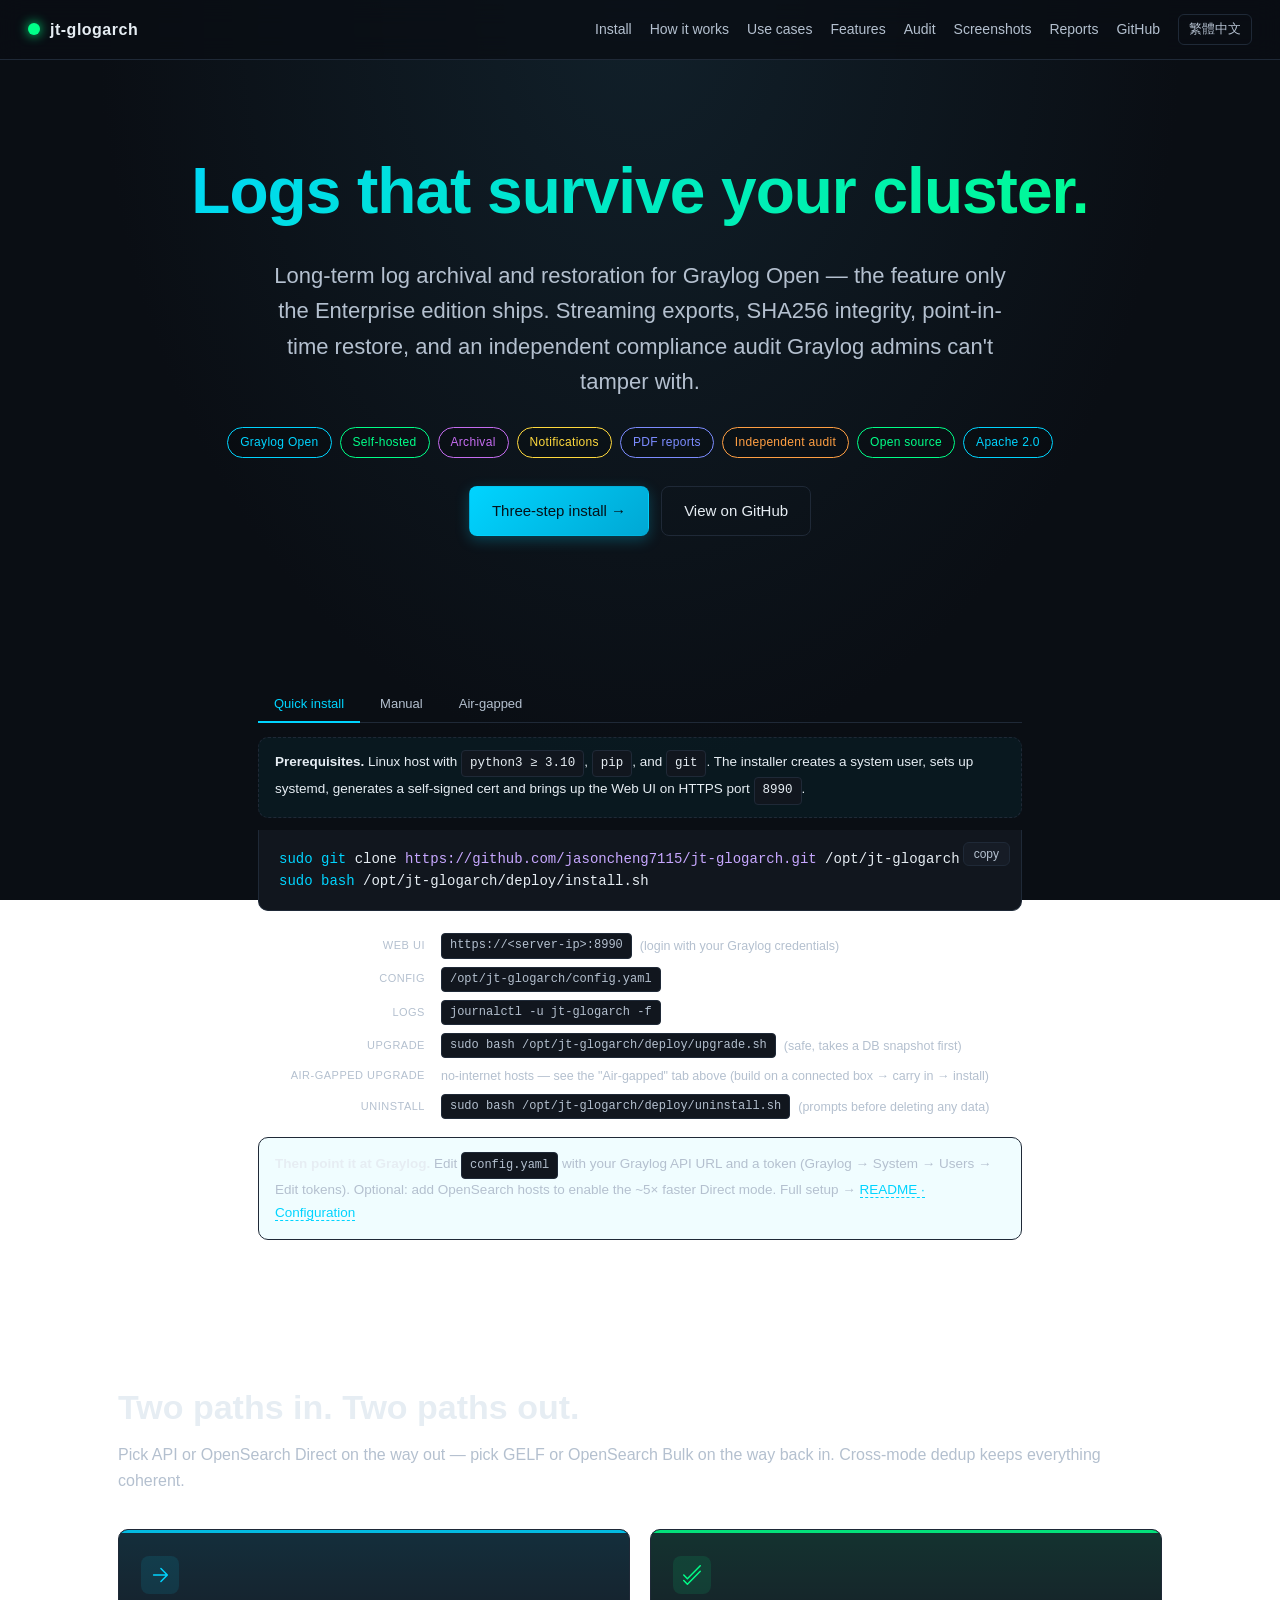
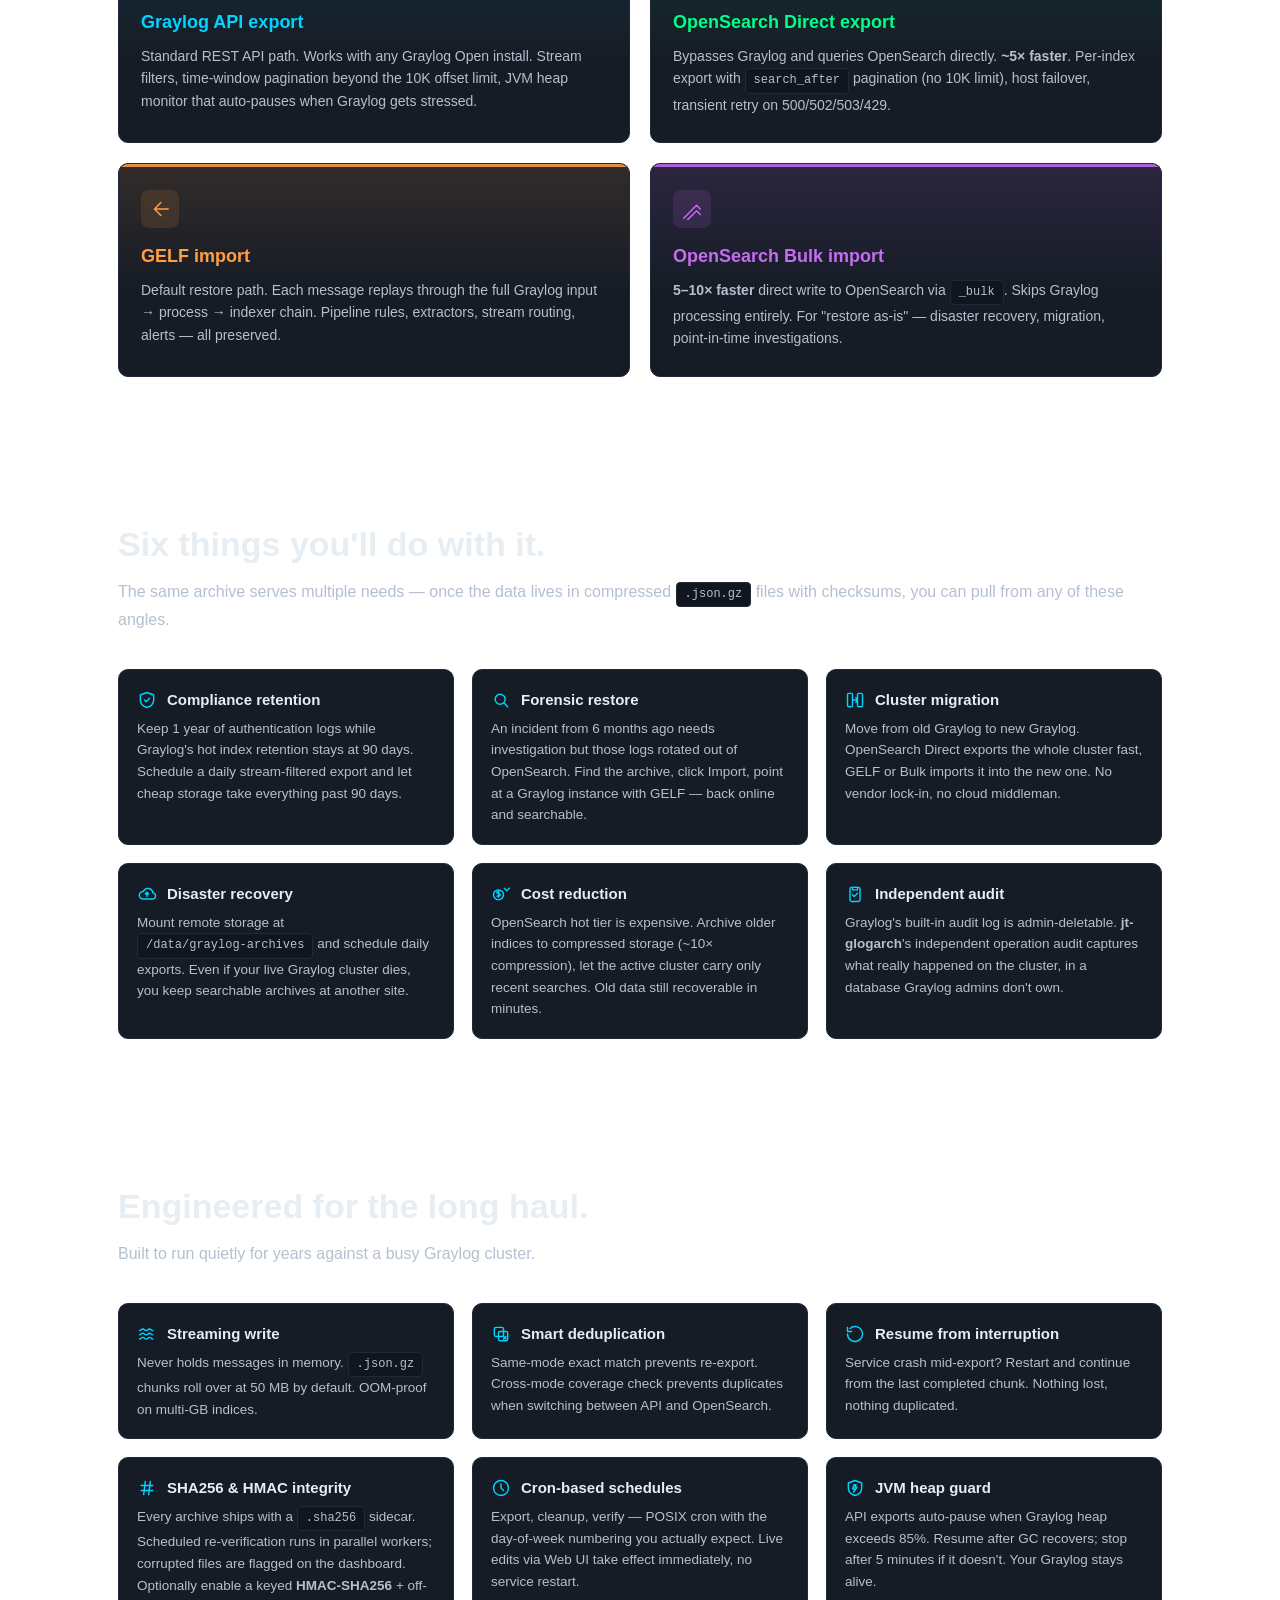
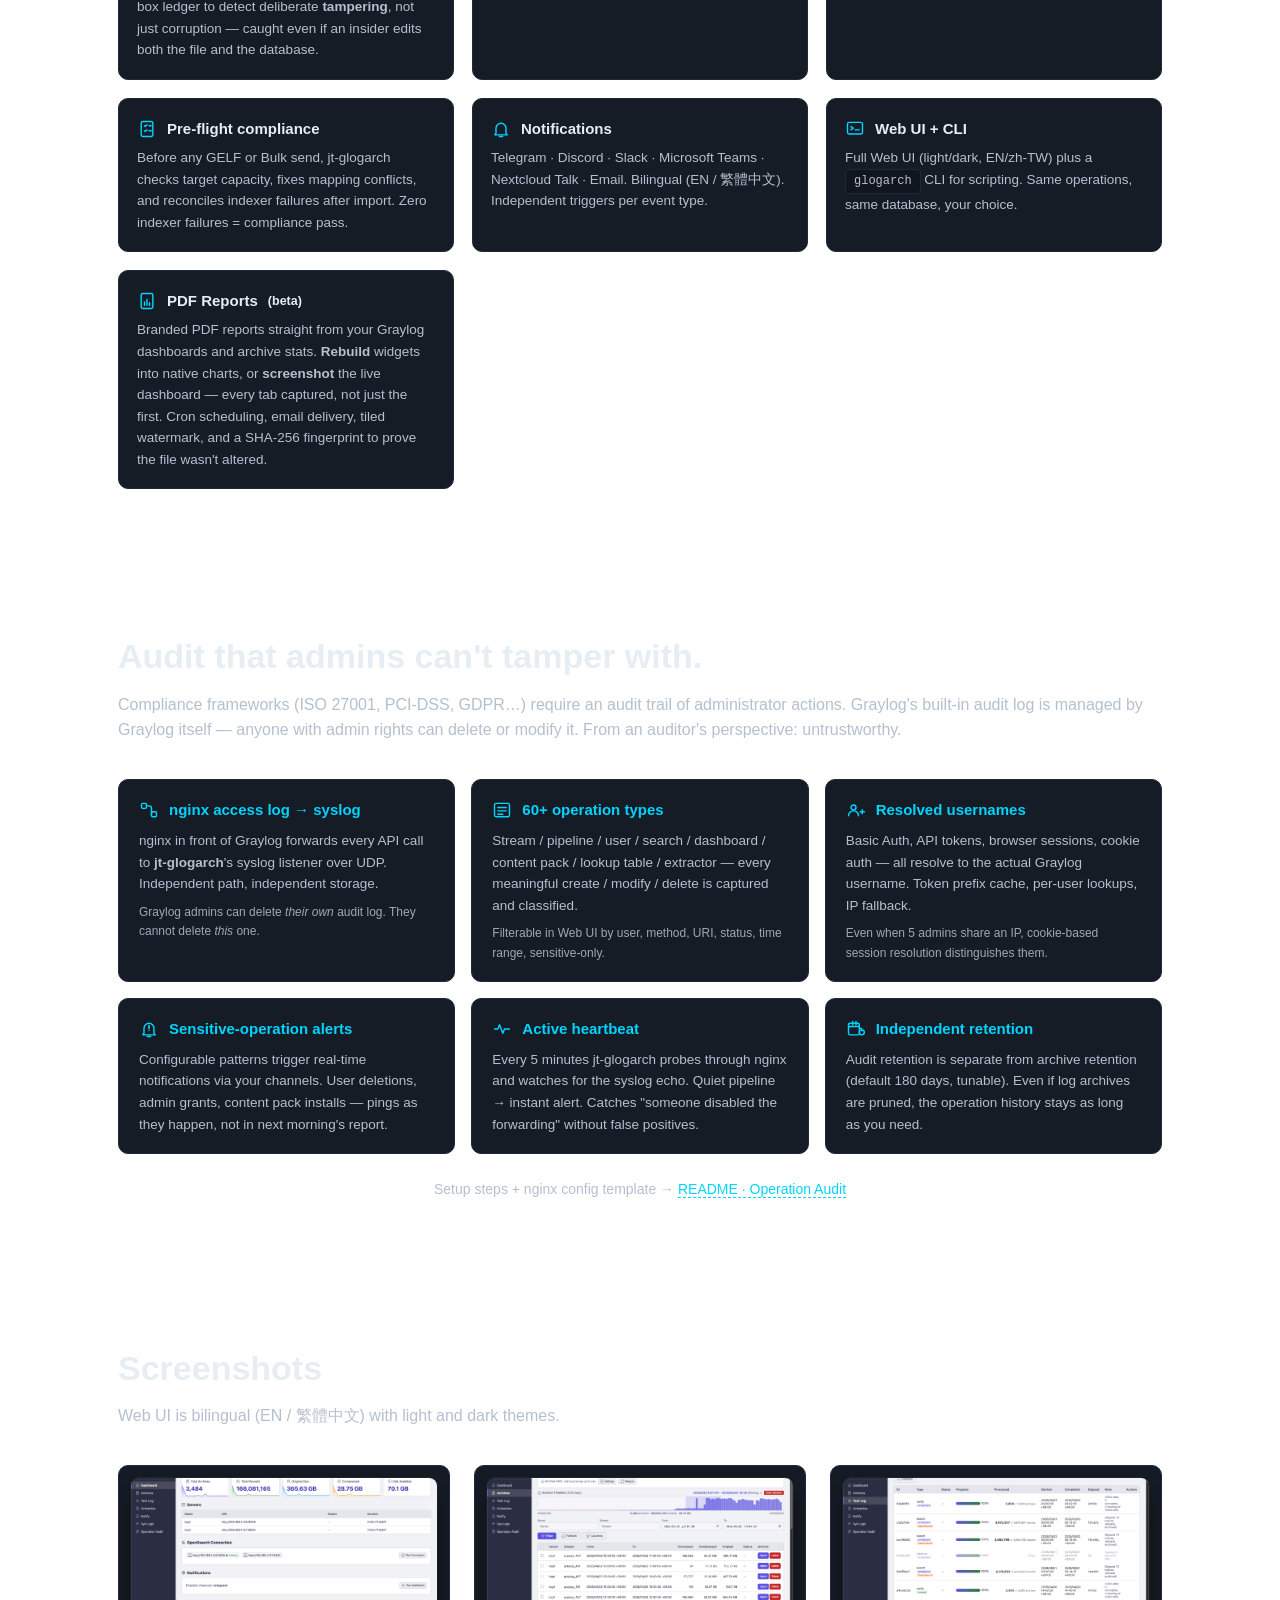
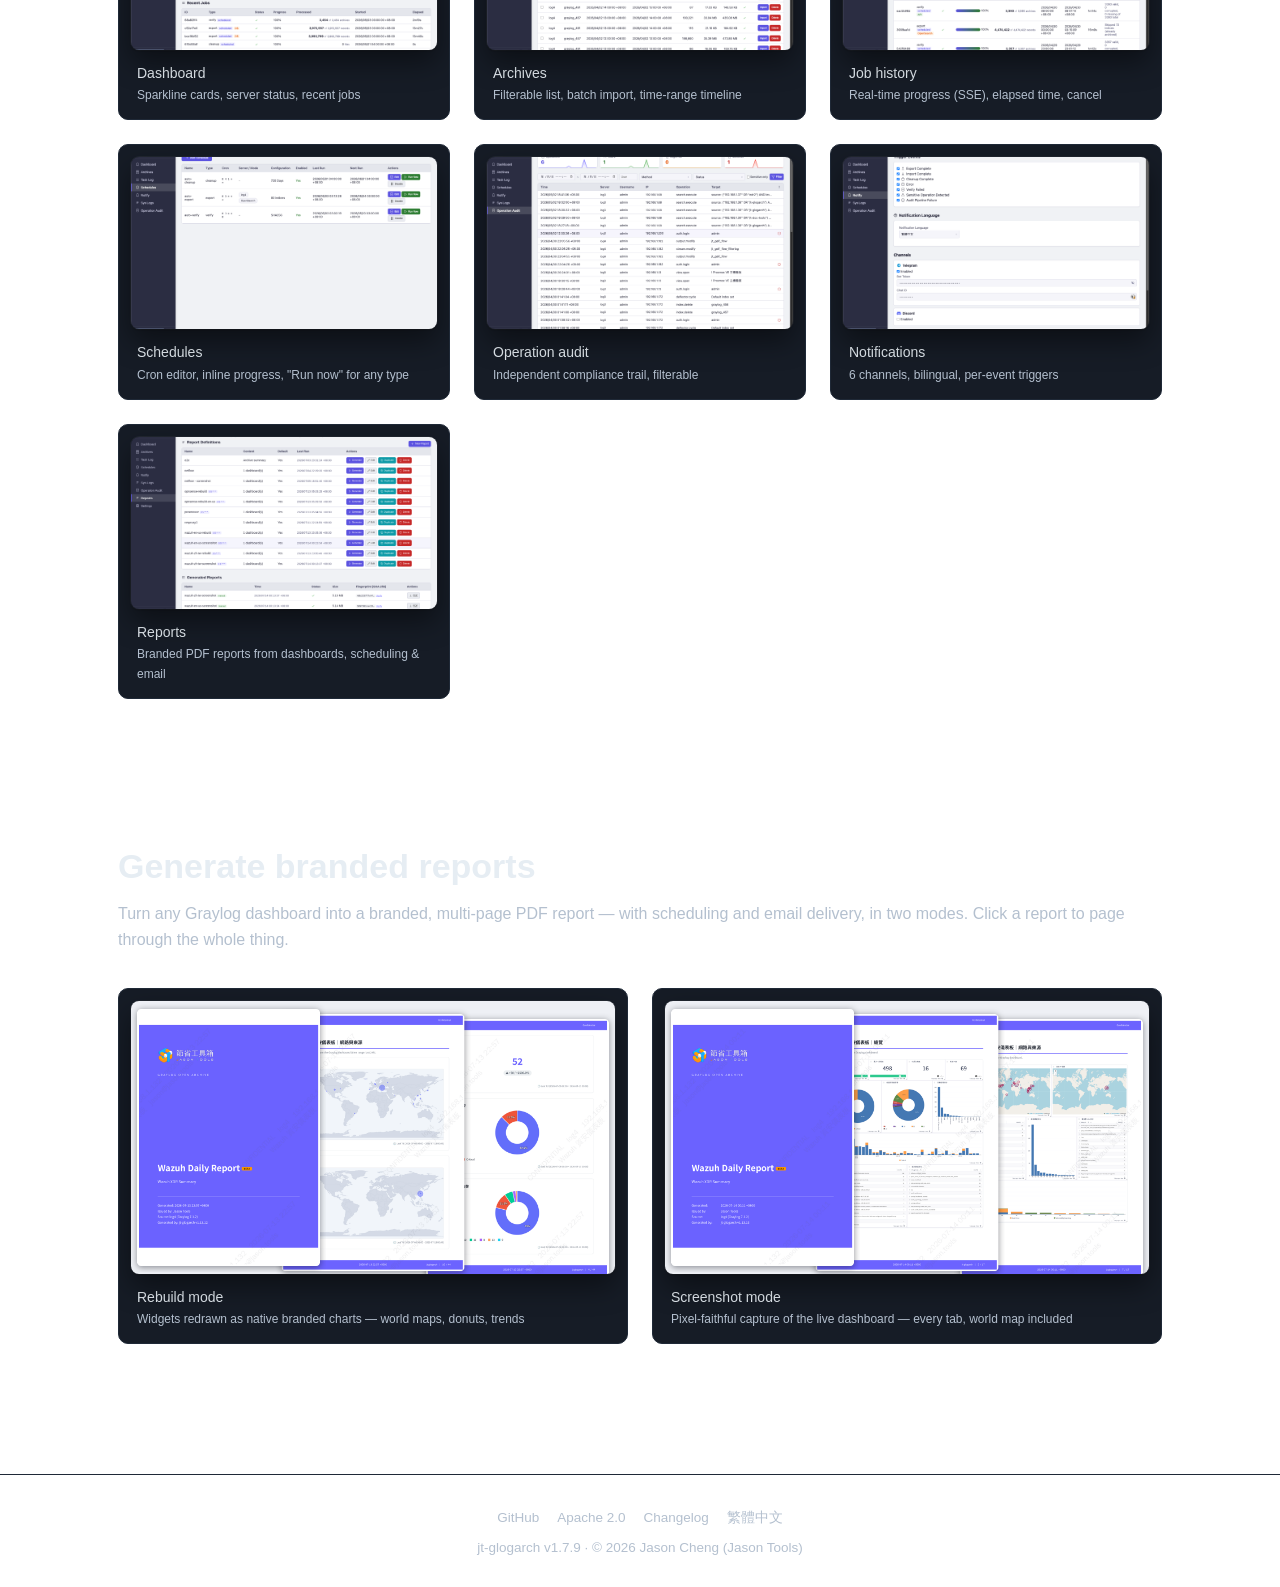
==== commit 08fcb8be: "docs pages: shell syntax colouring for the install-card code blocks A tiny dependency-free highlight" ====
--- a/docs/index.html
+++ b/docs/index.html
@@ -333,6 +333,26 @@
 <script>
   // Tab switcher — toggles the .code-block wrapper, not the inner <pre>,
   // so the copy button (positioned on the wrapper) is shown/hidden too.
+
+  // Tiny dependency-free shell highlighter for the install tabs. Operates on
+  // textContent and rebuilds innerHTML with spans, so the Copy buttons (which
+  // read innerText) are unaffected.
+  document.querySelectorAll('.install pre code').forEach(code => {
+    const esc = t => t.replace(/&/g, '&amp;').replace(/</g, '&lt;').replace(/>/g, '&gt;');
+    code.innerHTML = code.textContent.split('\n').map(line => {
+      const ci = line.indexOf('#');
+      let cmd = line, com = '';
+      if (ci >= 0) { cmd = line.slice(0, ci); com = line.slice(ci); }
+      let h = esc(cmd)
+        .replace(/(https?:\/\/[^\s]+)/g, '<span class="sh-url">$1</span>')
+        .replace(/(^|\s|&amp;&amp;\s*)(sudo|bash|curl|tar|git|pip|cd|cp|sha256sum|systemctl)(?=\s|$)/g,
+                 '$1<span class="sh-kw">$2</span>')
+        .replace(/(\s)(--?[A-Za-z][\w-]*)/g, '$1<span class="sh-flag">$2</span>');
+      if (com) h += '<span class="sh-com">' + esc(com) + '</span>';
+      return h;
+    }).join('\n');
+  });
+
   document.querySelectorAll('.tab').forEach(tab => {
     tab.addEventListener('click', () => {
       document.querySelectorAll('.tab').forEach(t => t.classList.remove('active'));
--- a/docs/style.css
+++ b/docs/style.css
@@ -872,3 +872,10 @@
 .chip-coral  { color: #ff9f43; border-color: rgba(255,159,67,0.4);  background: rgba(255,159,67,0.08);  }
 .chip-amber  { color: #ffd93d; border-color: rgba(255,217,61,0.4);  background: rgba(255,217,61,0.08);  }
 .chip-blue   { color: #7c8cff; border-color: rgba(124,140,255,0.4); background: rgba(124,140,255,0.08); }
+
+/* Shell syntax colouring for the install-card code blocks (no CDN — a tiny
+   inline highlighter in the page walks `pre code` and wraps these spans). */
+.sh-com  { color: #6b7f8a; font-style: italic; }
+.sh-kw   { color: var(--accent); }
+.sh-flag { color: var(--accent-2); }
+.sh-url  { color: #c7a7ff; }
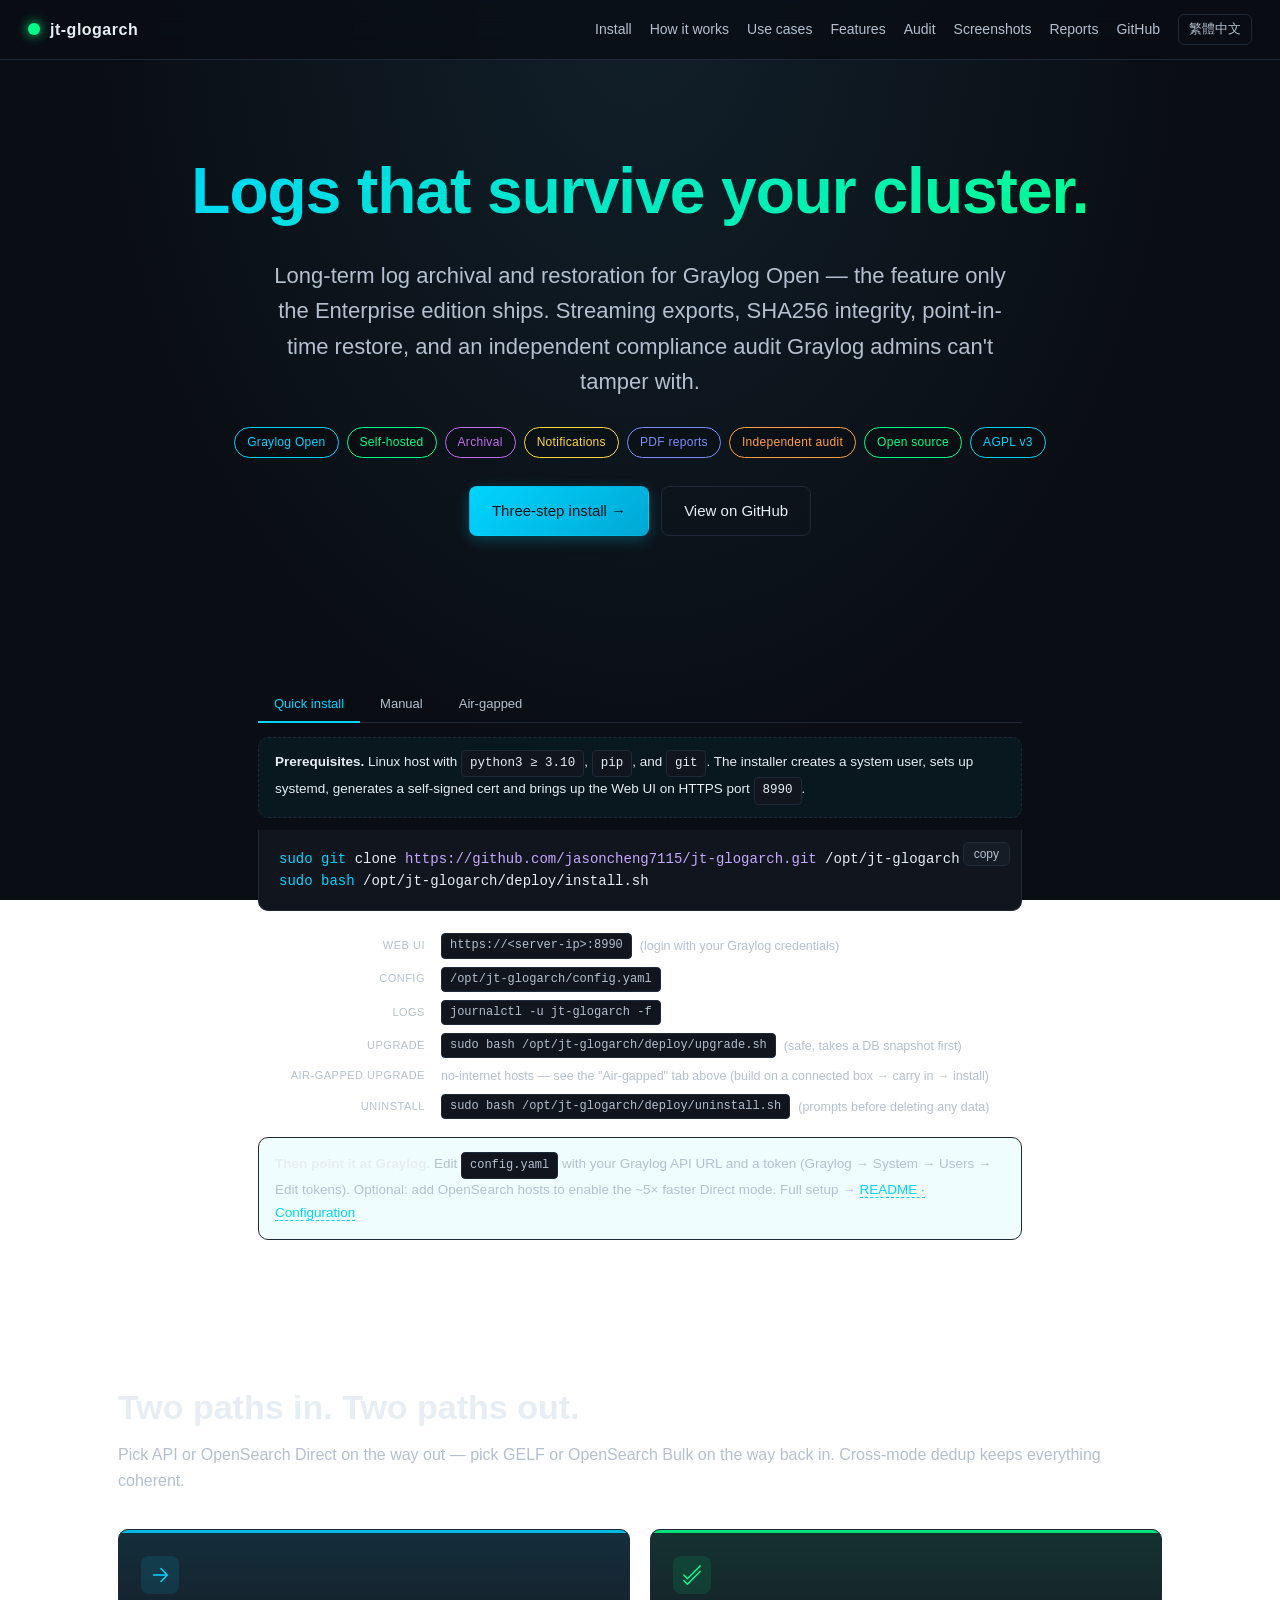
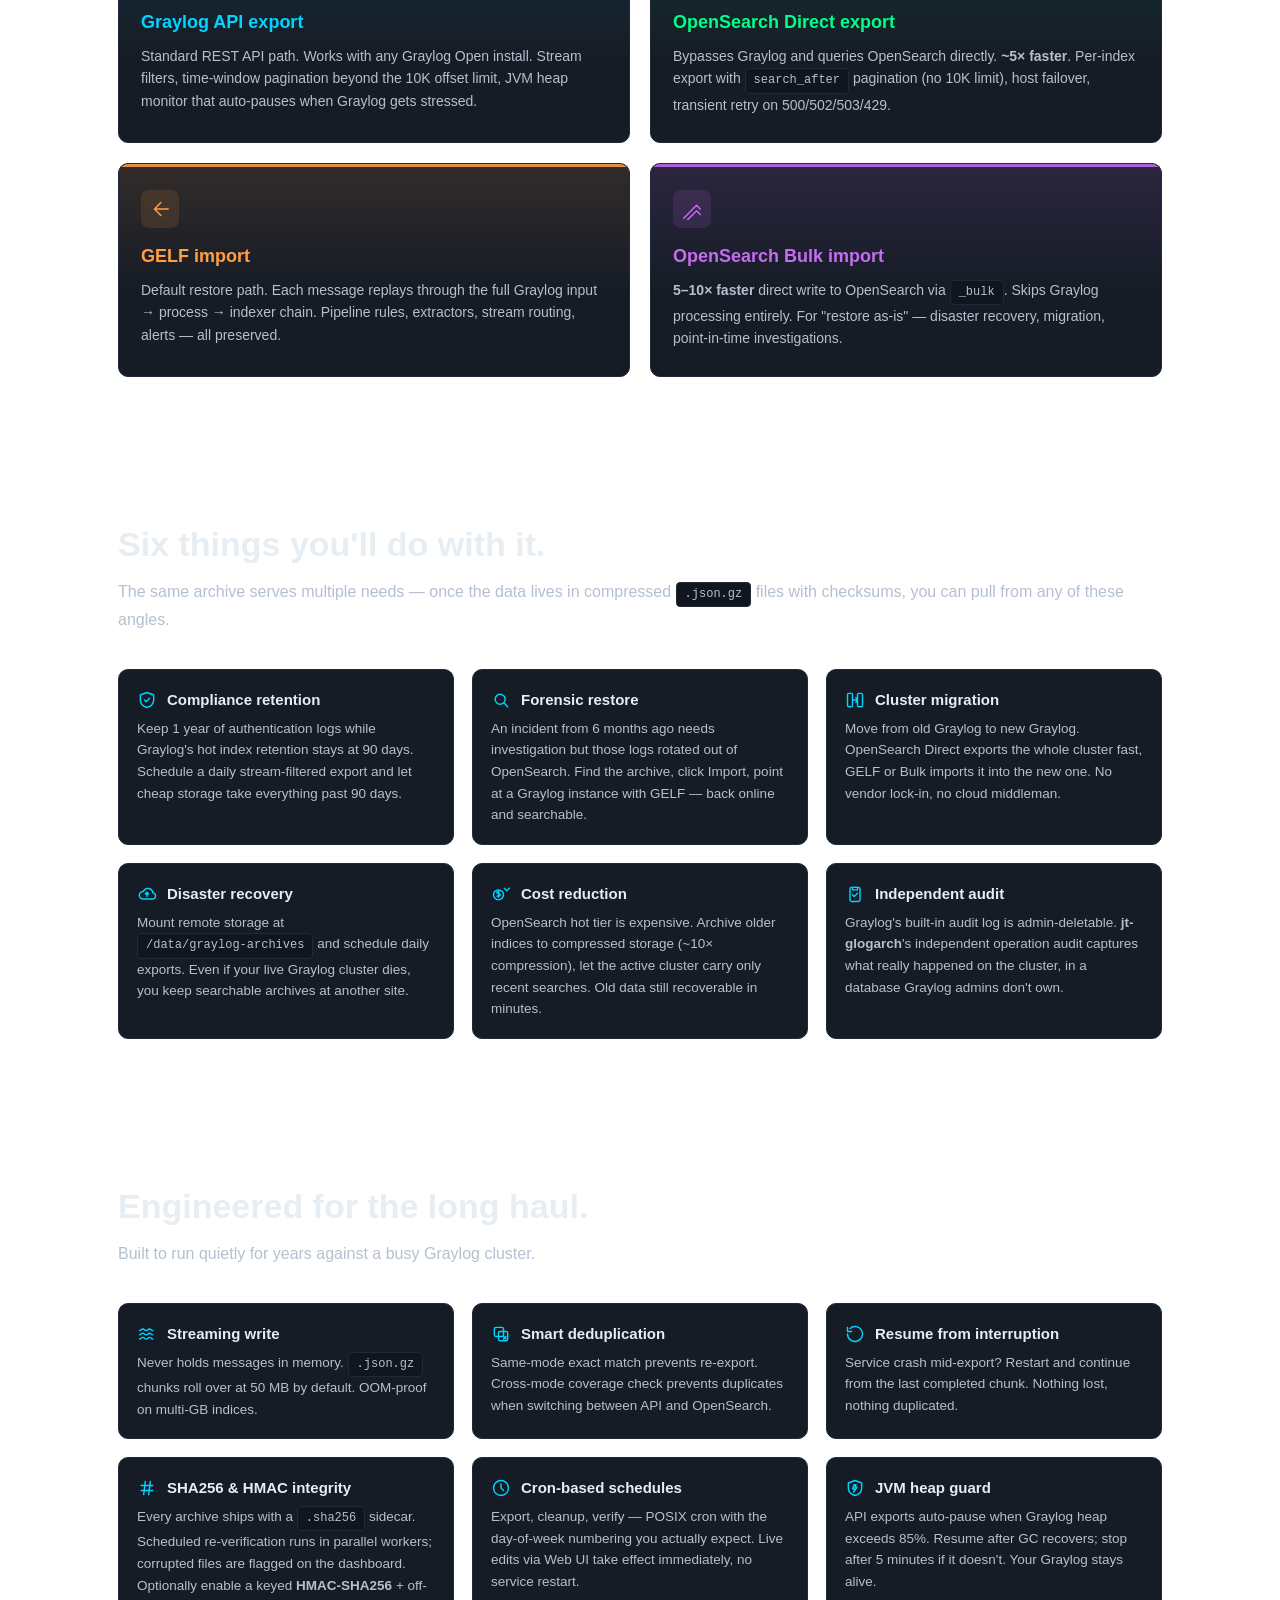
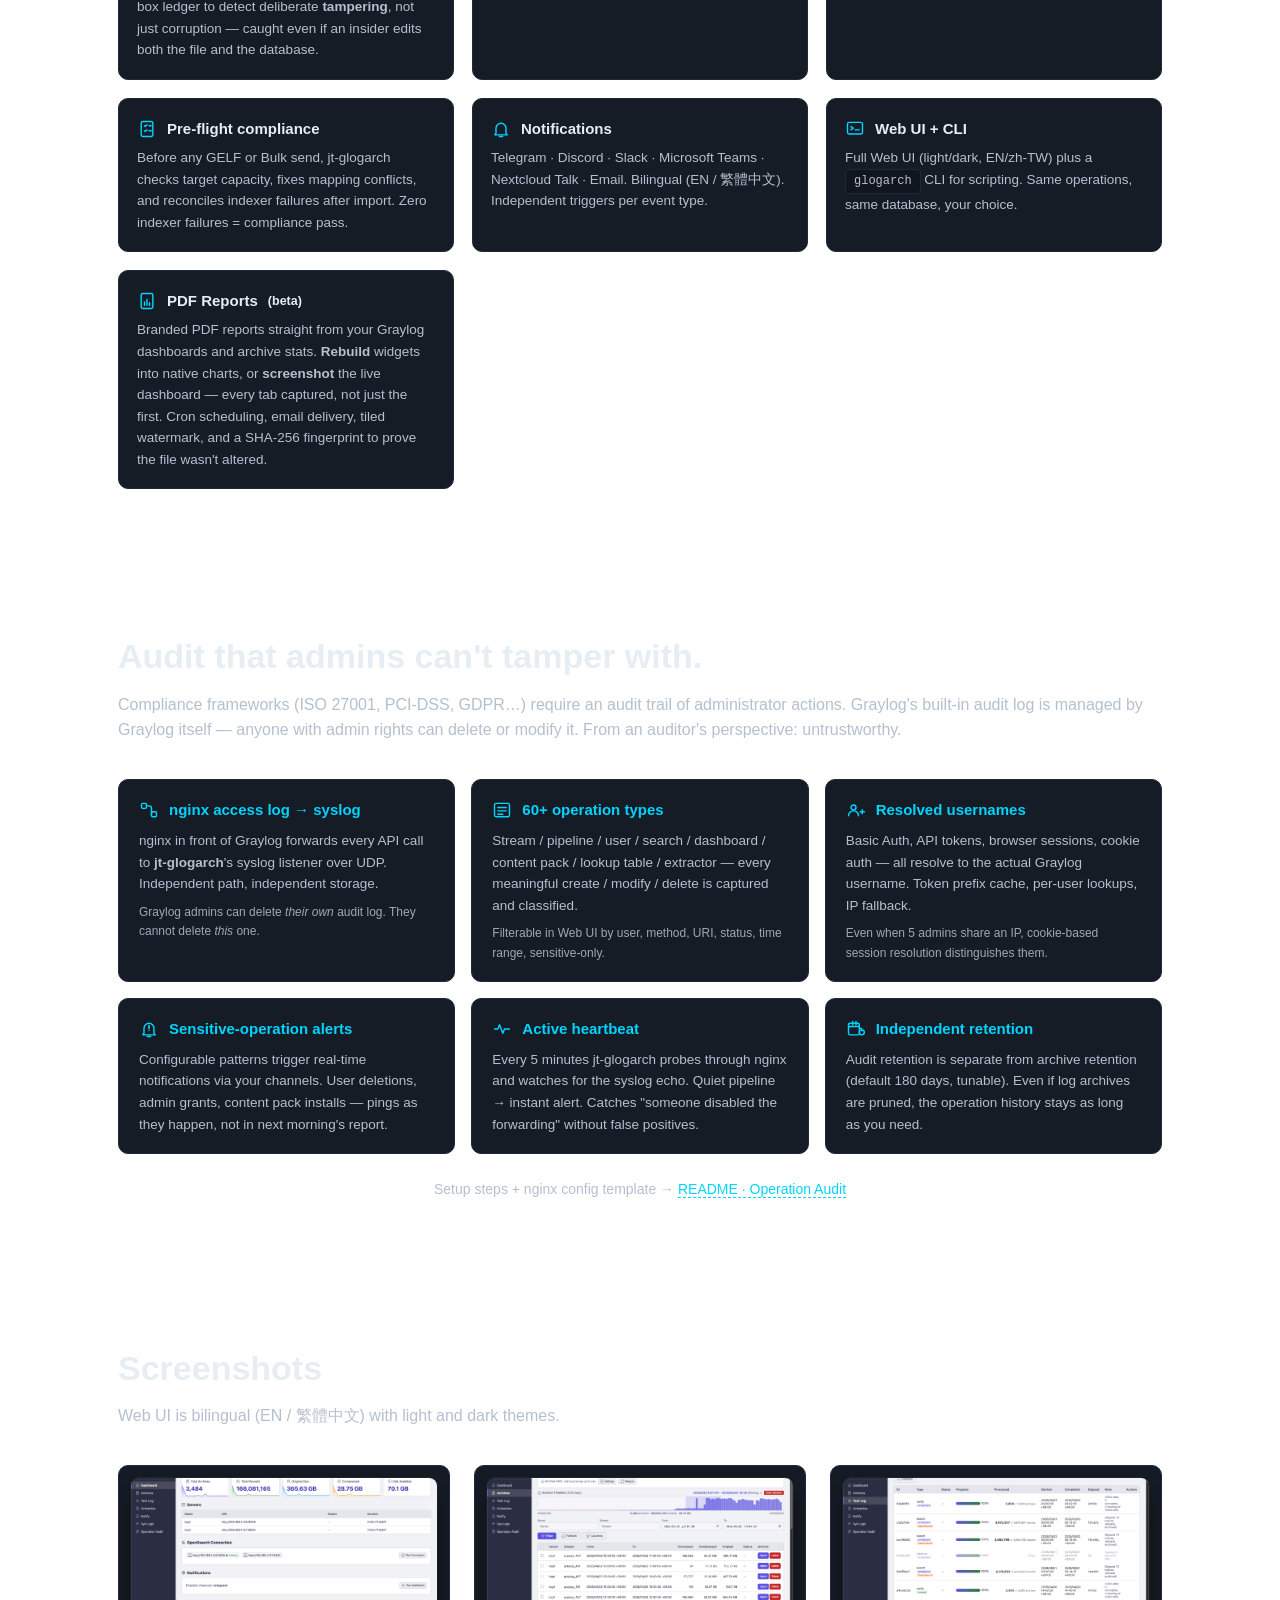
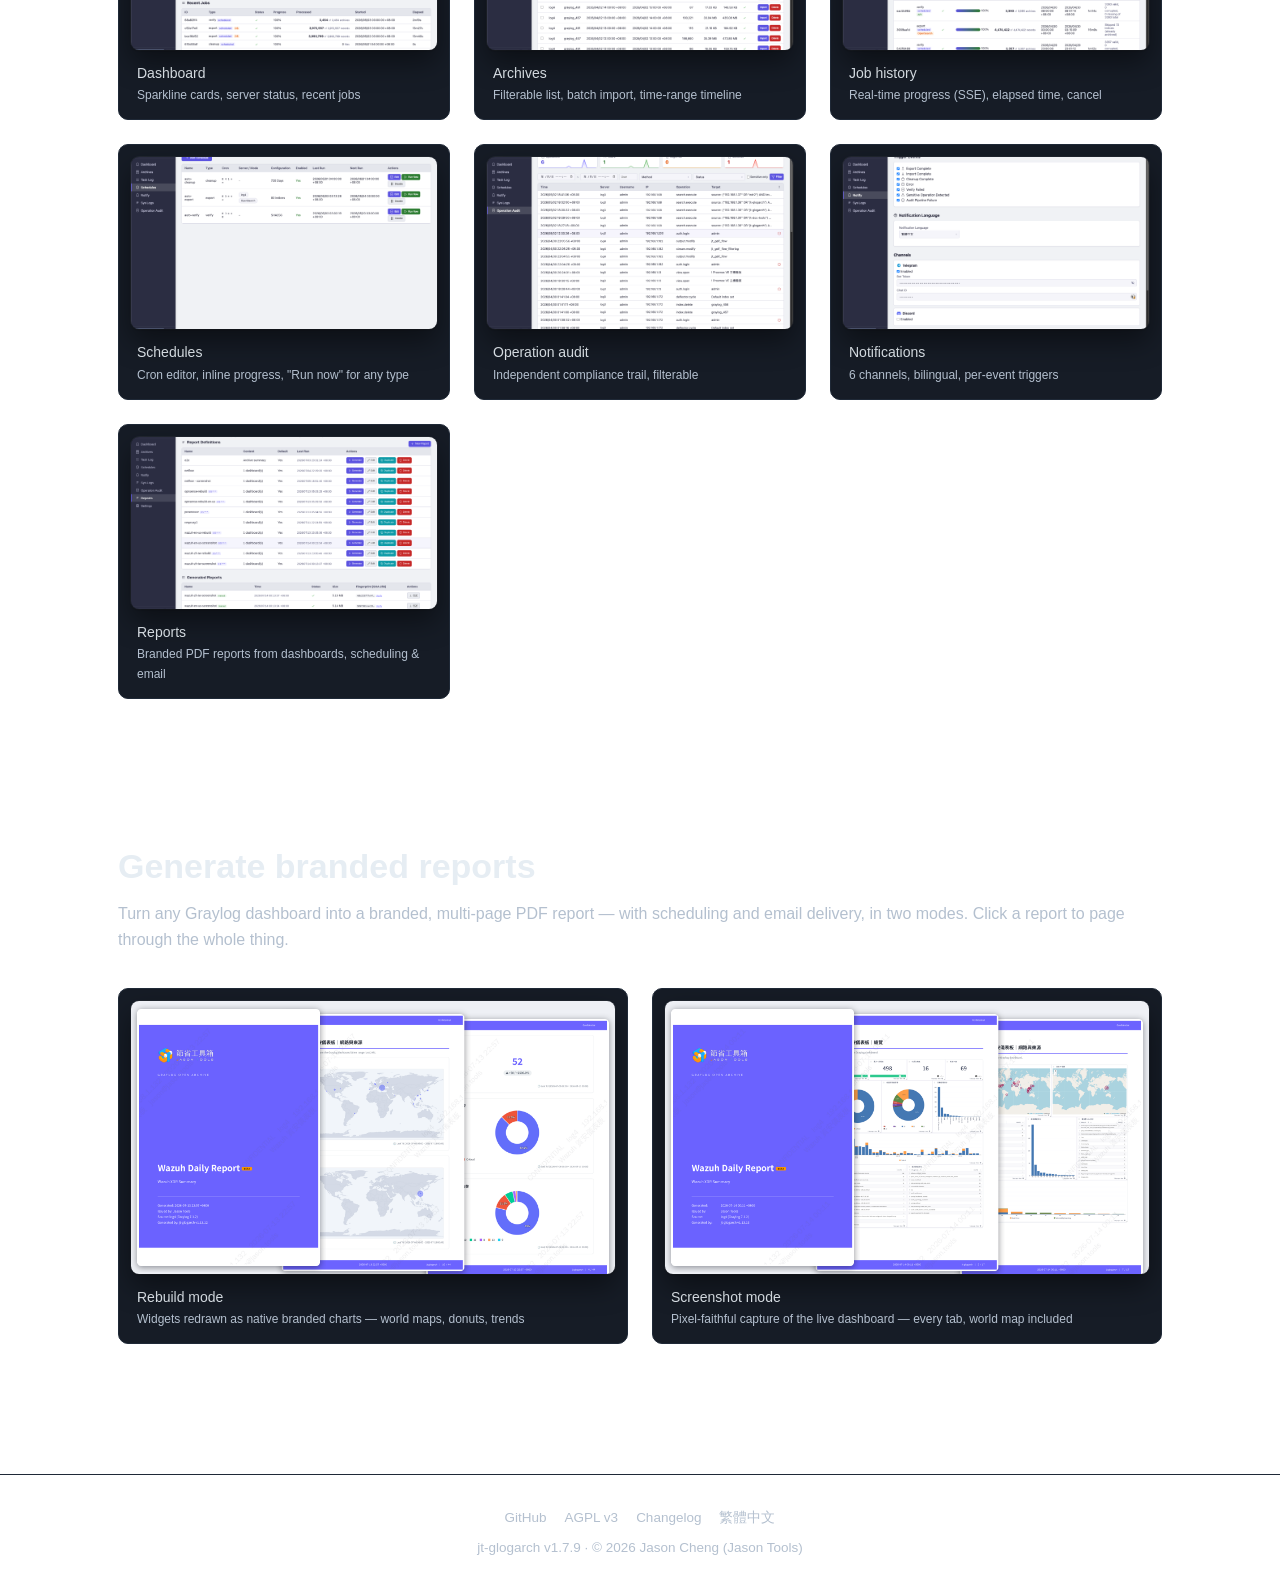
==== commit f91f6850: "v1.13.84: relicense Apache-2.0 -> AGPL-3.0-or-later LICENSE now carries the verbatim GNU Affero Gene" ====
--- a/docs/index.html
+++ b/docs/index.html
@@ -4,7 +4,7 @@
   <meta charset="utf-8">
   <meta name="viewport" content="width=device-width, initial-scale=1">
   <title>jt-glogarch — Long-term Log Archival for Graylog Open</title>
-  <meta name="description" content="Self-hosted long-term log archival and restoration for Graylog Open 6.x / 7.x. Streaming export, SHA256 integrity, schedules, independent operation audit. Apache 2.0.">
+  <meta name="description" content="Self-hosted long-term log archival and restoration for Graylog Open 6.x / 7.x. Streaming export, SHA256 integrity, schedules, independent operation audit. AGPL-3.0.">
   <meta property="og:title" content="jt-glogarch">
   <meta property="og:description" content="The archive feature Graylog Open is missing — self-hosted, streaming, with independent compliance audit.">
   <meta property="og:type" content="website">
@@ -56,7 +56,7 @@
     <span class="chip chip-blue">PDF reports</span>
     <span class="chip chip-coral">Independent audit</span>
     <span class="chip chip-mint">Open source</span>
-    <span class="chip chip-cyan">Apache 2.0</span>
+    <span class="chip chip-cyan">AGPL v3</span>
   </div>
   <div class="ctas">
     <a class="btn btn-primary" href="#install">Three-step install →</a>
@@ -323,7 +323,7 @@
 <footer>
   <div class="row">
     <a href="https://github.com/jasoncheng7115/jt-glogarch">GitHub</a>
-    <a href="https://github.com/jasoncheng7115/jt-glogarch/blob/main/LICENSE">Apache 2.0</a>
+    <a href="https://github.com/jasoncheng7115/jt-glogarch/blob/main/LICENSE">AGPL v3</a>
     <a href="https://github.com/jasoncheng7115/jt-glogarch/blob/main/CHANGELOG.md">Changelog</a>
     <a href="index_zh-TW.html">繁體中文</a>
   </div>
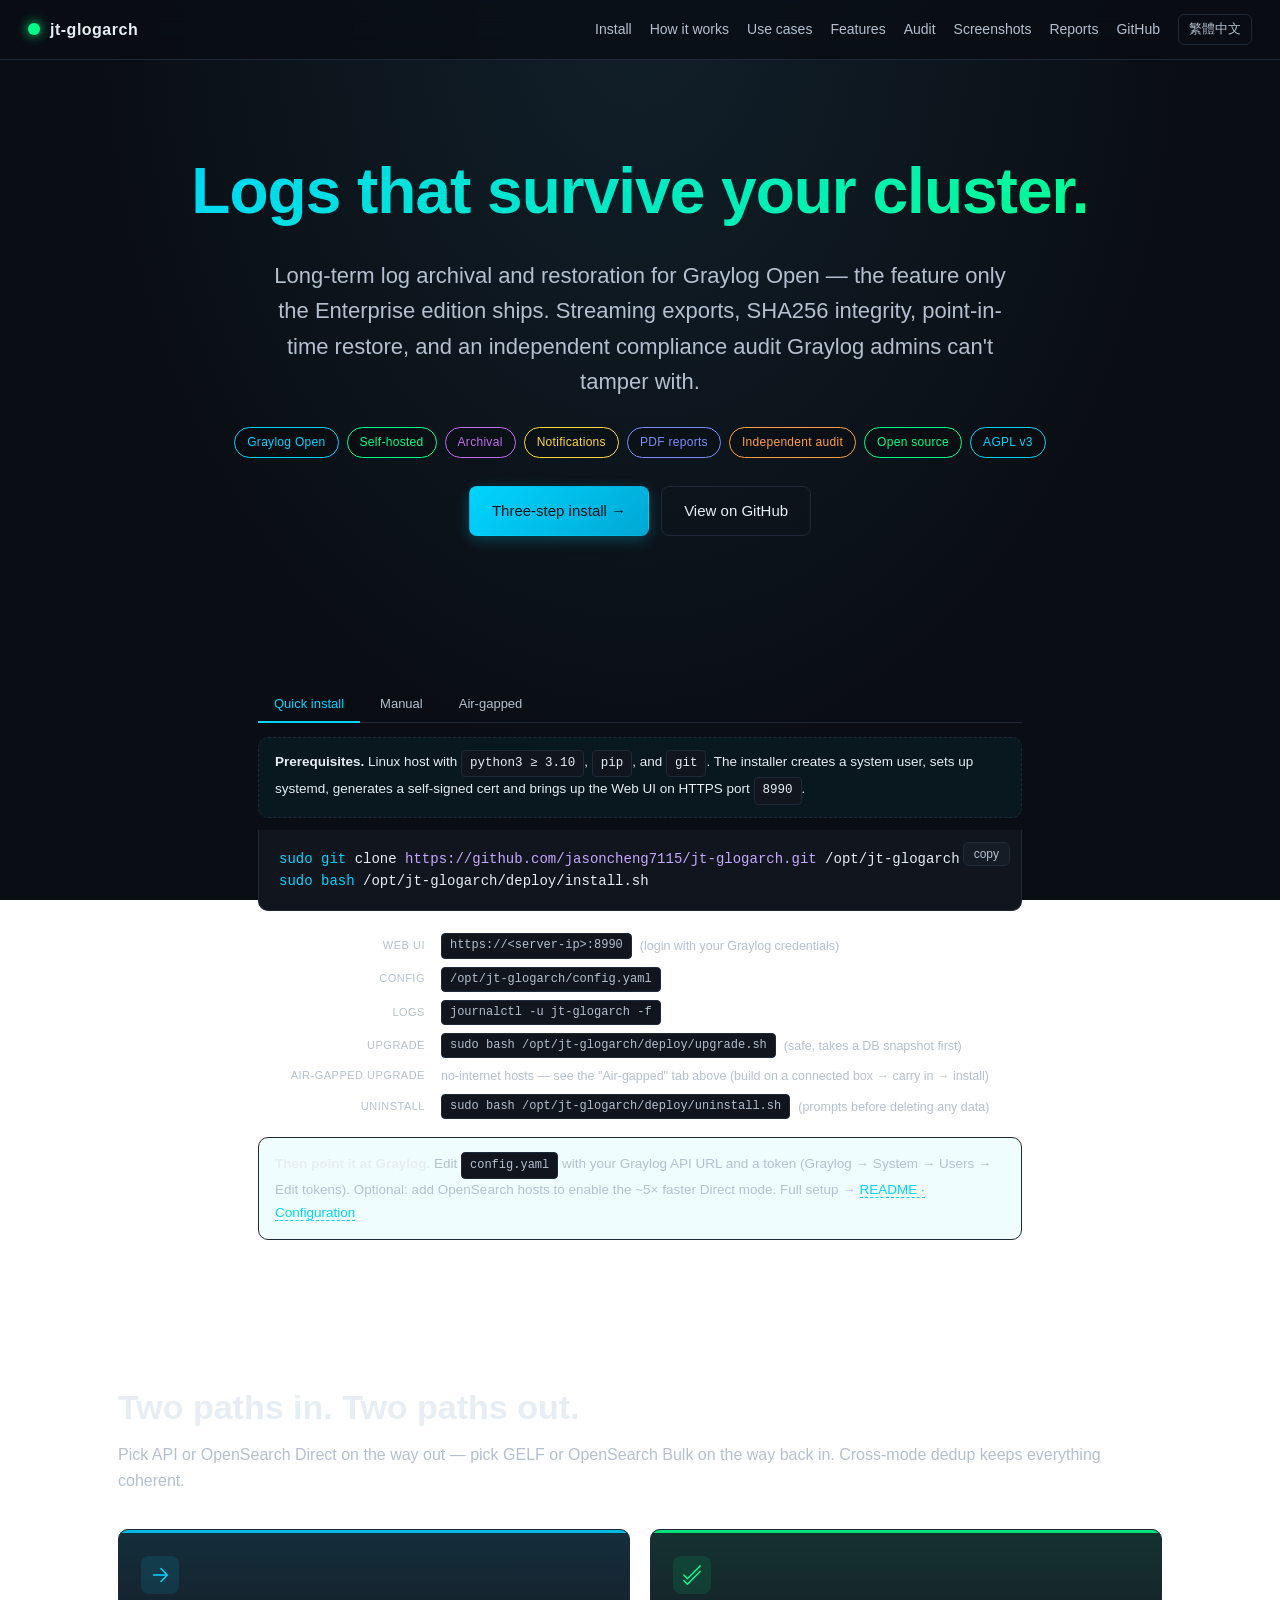
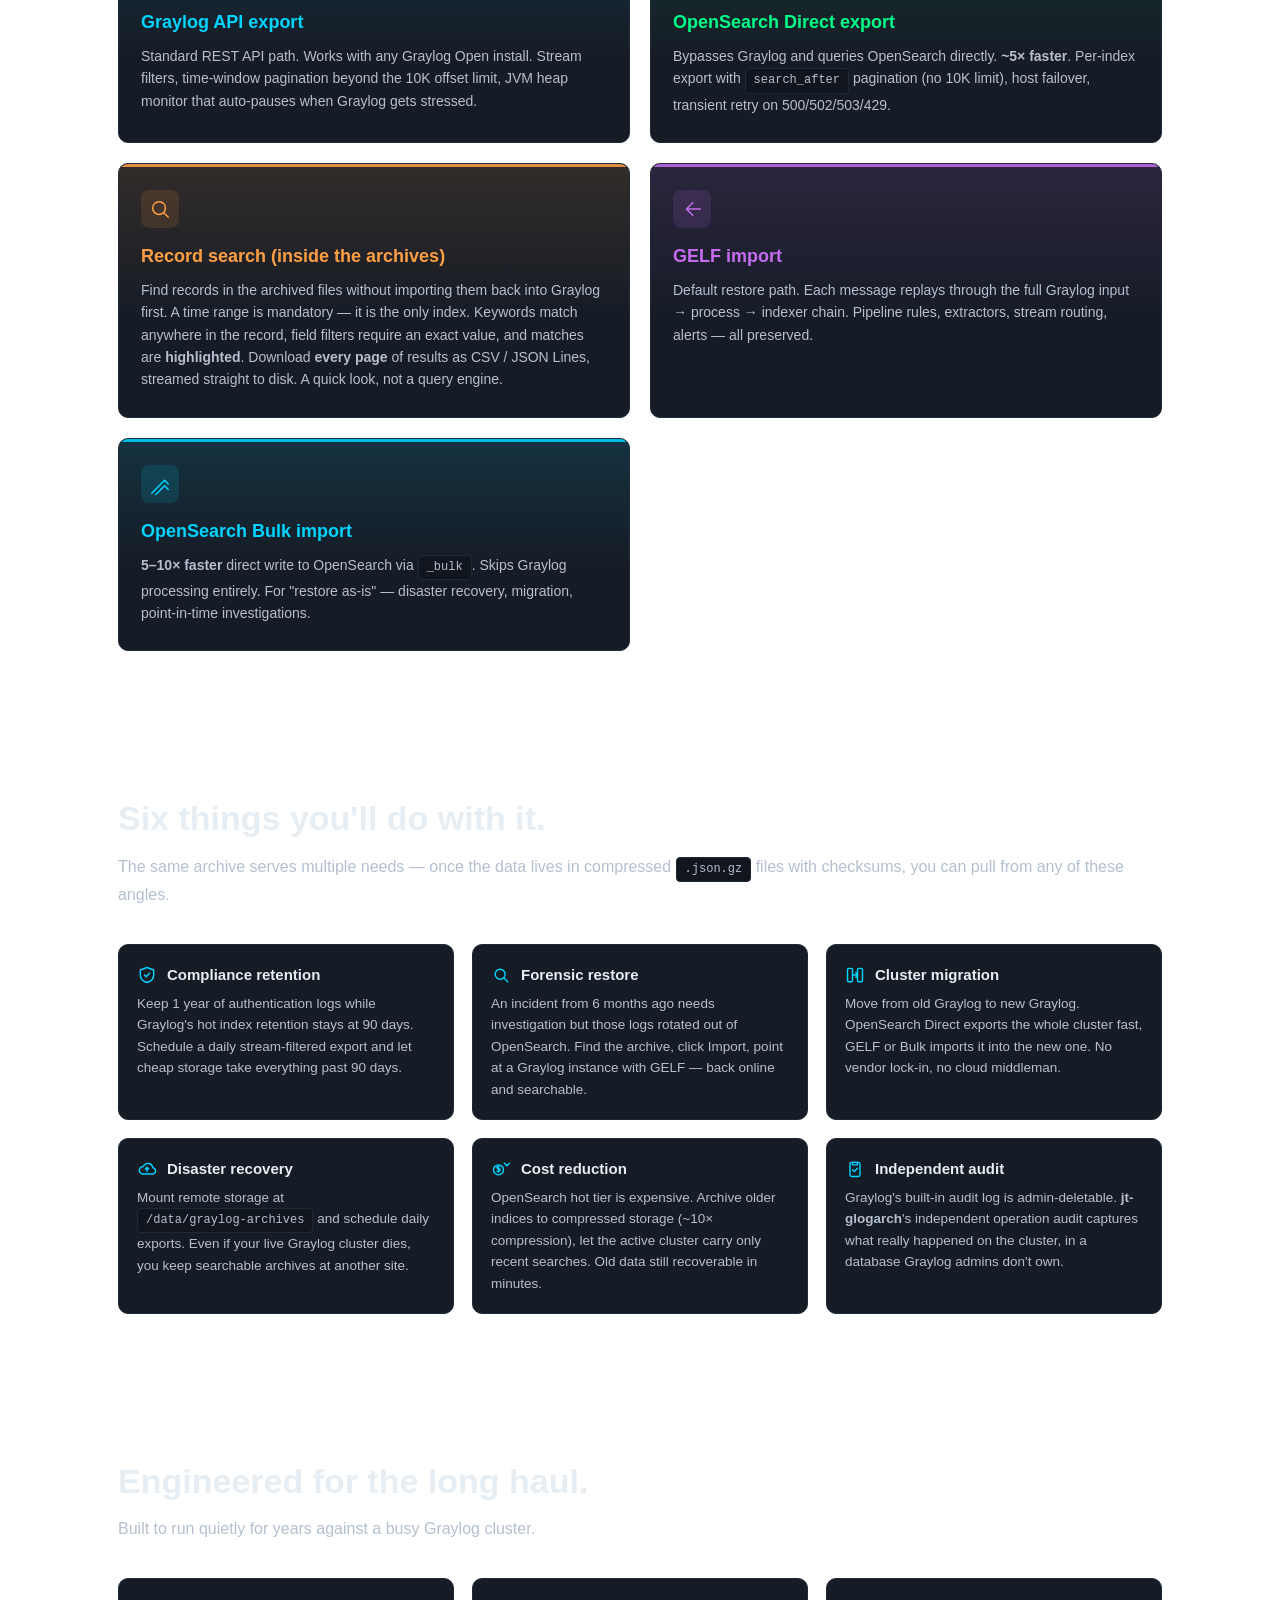
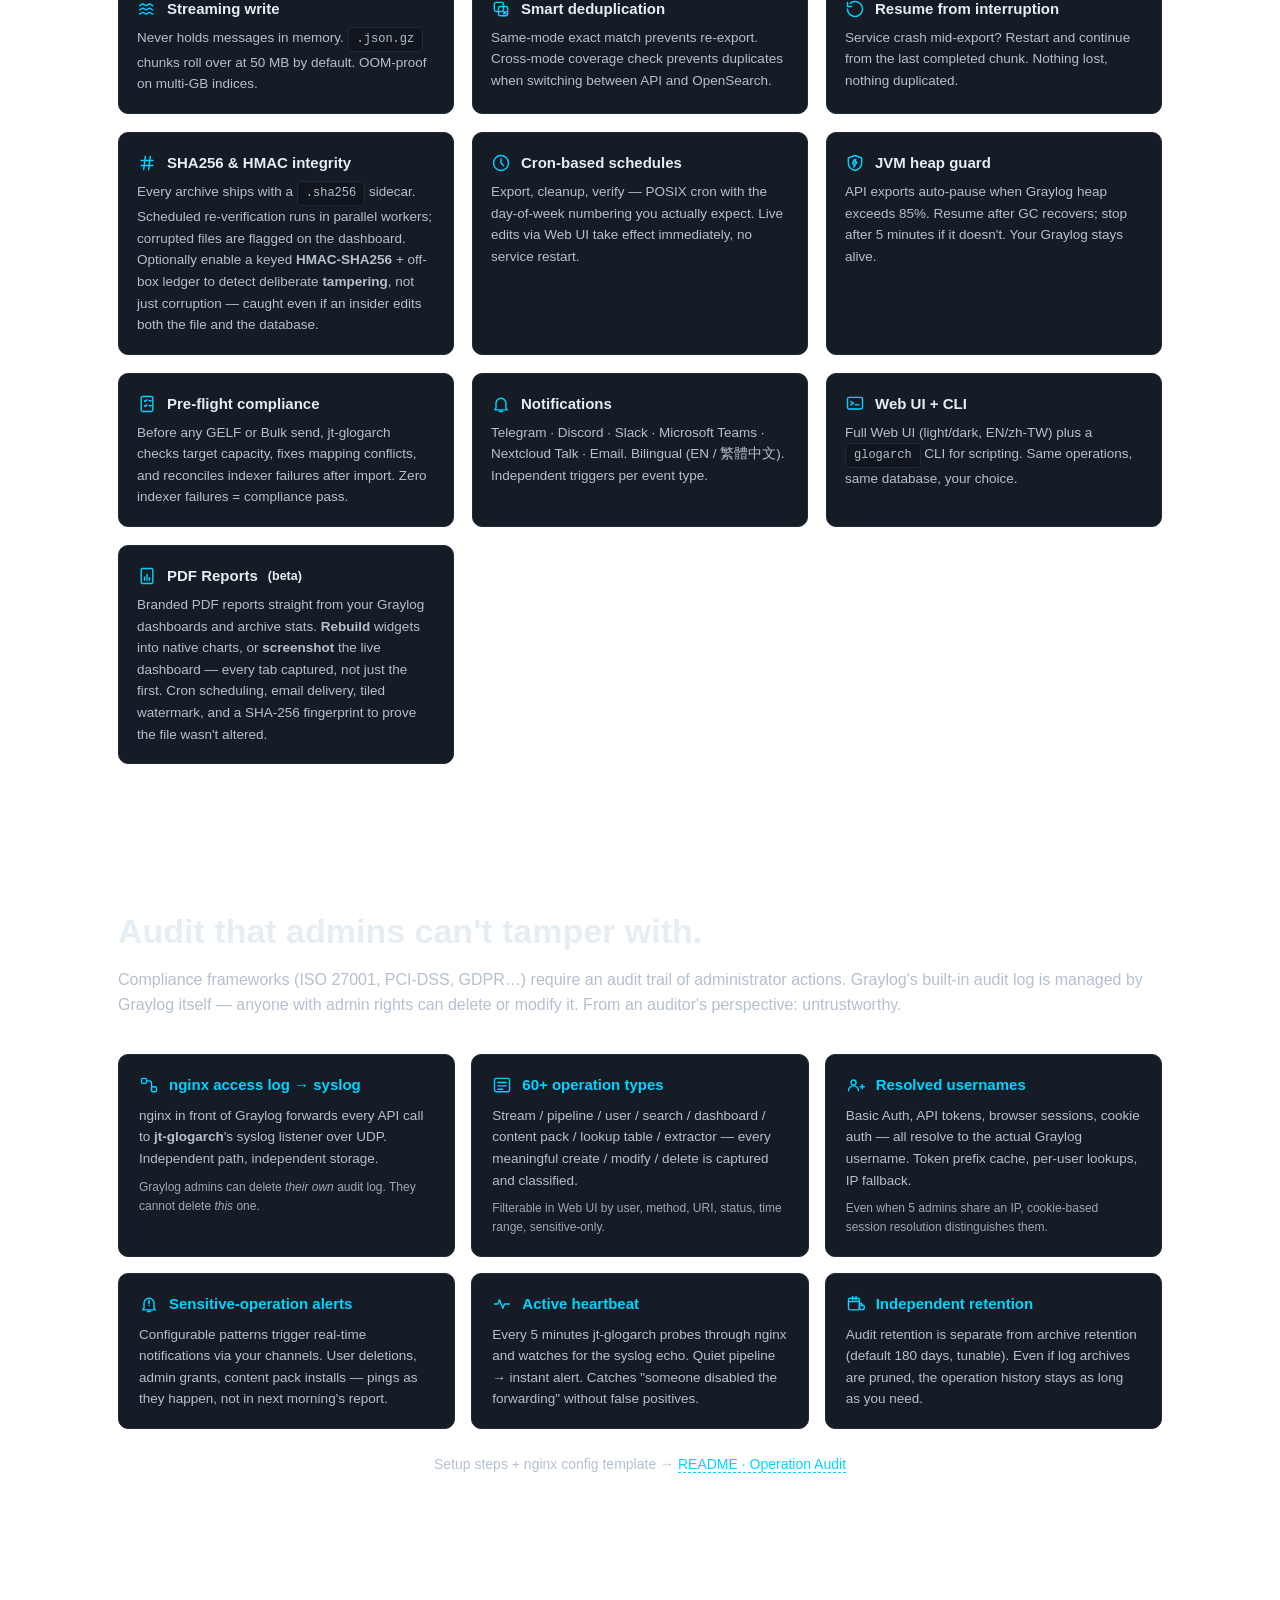
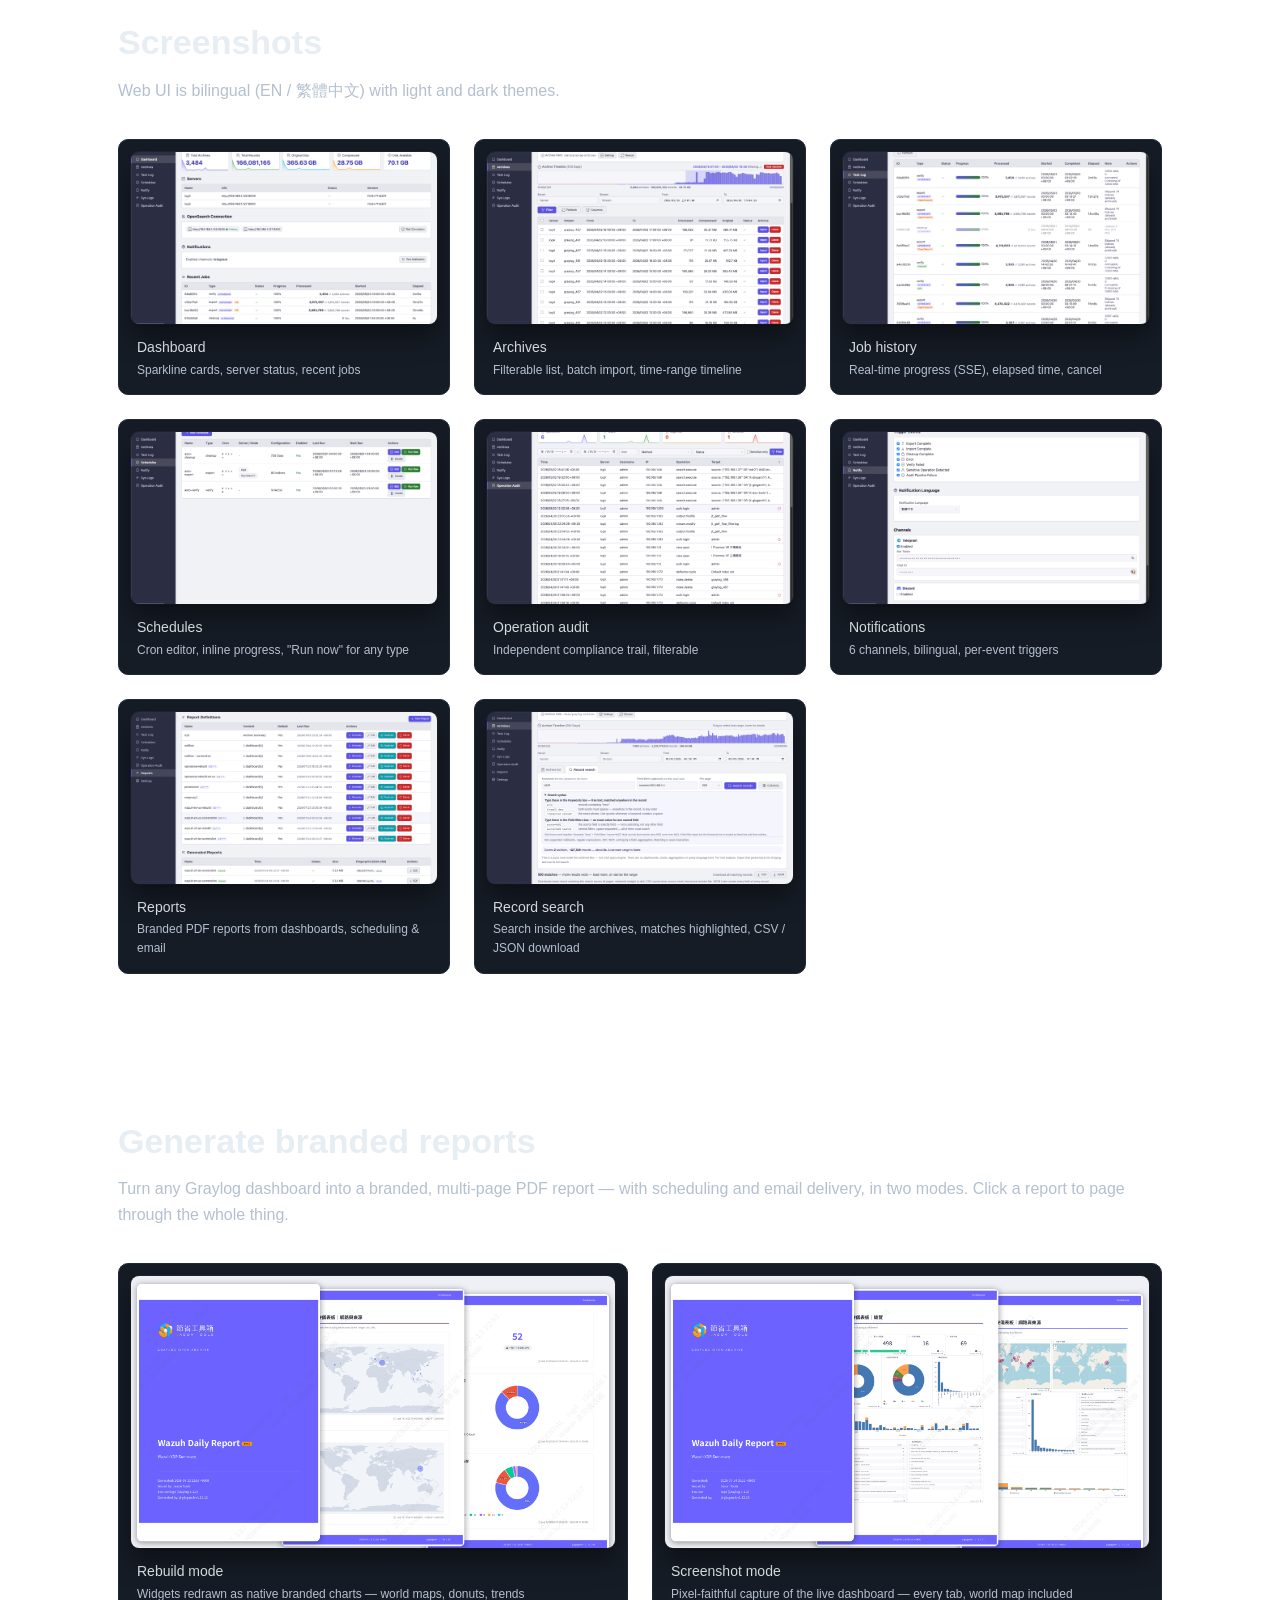
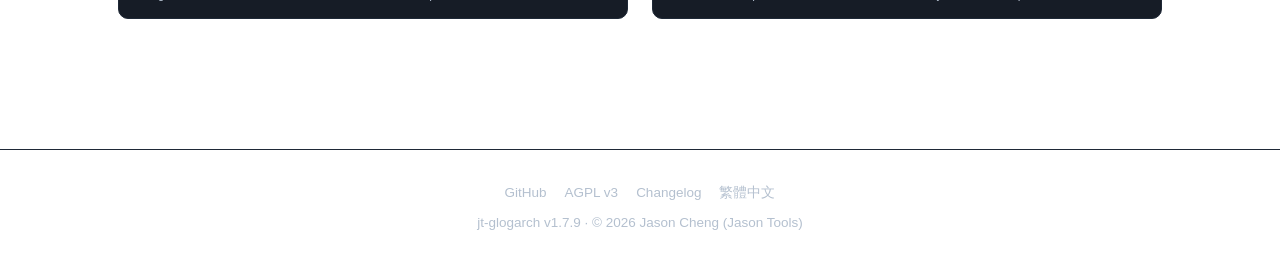
==== commit 17488324: "v1.14.5: the OpenSearch scan was dropping records on multi-shard indices Carries 1.14.4 as well — th" ====
--- a/docs/index.html
+++ b/docs/index.html
@@ -93,7 +93,7 @@
     </div>
     <div class="code-block" hidden id="tab-offline-wrap">
       <button class="copy-btn" data-copy="offline">Copy</button>
-      <pre id="tab-offline"><code id="cmd-offline"># 1) On any internet-connected Linux (same Python 3.10 / x86_64 as the target)
+      <pre id="tab-offline"><code id="cmd-offline"># 1) On any internet-connected Linux (SAME Python minor version + CPU arch as the target)
 curl -L -o src.tar.gz \
   https://github.com/jasoncheng7115/jt-glogarch/archive/refs/heads/main.tar.gz
 tar xzf src.tar.gz && cd jt-glogarch-main
@@ -102,7 +102,9 @@
 
 # 2) Carry the bundle in (USB / scp), verify the sha256, then on the host:
 tar xzf jt-glogarch-*-offline.tar.gz && cd jt-glogarch-*-offline
-sudo bash upgrade-offline.sh                # pip never touches the network; DB backed up first</code></pre>
+sudo bash upgrade-offline.sh                # pip never touches the network; DB backed up first
+# Bundle (~370 MB) includes Chromium for PDF reports, but NOT its OS libs
+# (libnss3, libatk1.0-0, libgbm1, …) — install those from your own media.</code></pre>
     </div>
     <dl class="post-note">
       <dt>Web UI</dt>
@@ -152,6 +154,15 @@
     <div class="mode">
       <div class="icon">
         <svg width="22" height="22" viewBox="0 0 24 24" fill="none" stroke="currentColor" stroke-width="1.6" stroke-linecap="round" stroke-linejoin="round">
+          <circle cx="11" cy="11" r="7"/><path d="M21 21l-4.3-4.3"/>
+        </svg>
+      </div>
+      <h3>Record search (inside the archives)</h3>
+      <p>Find records in the archived files without importing them back into Graylog first. A time range is mandatory — it is the only index. Keywords match anywhere in the record, field filters require an exact value, and matches are <strong>highlighted</strong>. Download <strong>every page</strong> of results as CSV / JSON Lines, streamed straight to disk. A quick look, not a query engine.</p>
+    </div>
+    <div class="mode">
+      <div class="icon">
+        <svg width="22" height="22" viewBox="0 0 24 24" fill="none" stroke="currentColor" stroke-width="1.6" stroke-linecap="round" stroke-linejoin="round">
           <path d="M21 12H7M13 5l-7 7 7 7"/>
         </svg>
       </div>
@@ -291,6 +302,10 @@
     <button class="shot" type="button" data-lightbox="screenshots/7_reports_en.png">
       <img class="ss-img" src="screenshots/7_reports_en.png" alt="Reports" loading="lazy">
       <div class="label">Reports<small>Branded PDF reports from dashboards, scheduling &amp; email</small></div>
+    </button>
+    <button class="shot" type="button" data-lightbox="screenshots/8_search_en.png">
+      <img class="ss-img" src="screenshots/8_search_en.png" alt="Record search" loading="lazy">
+      <div class="label">Record search<small>Search inside the archives, matches highlighted, CSV / JSON download</small></div>
     </button>
   </div>
 
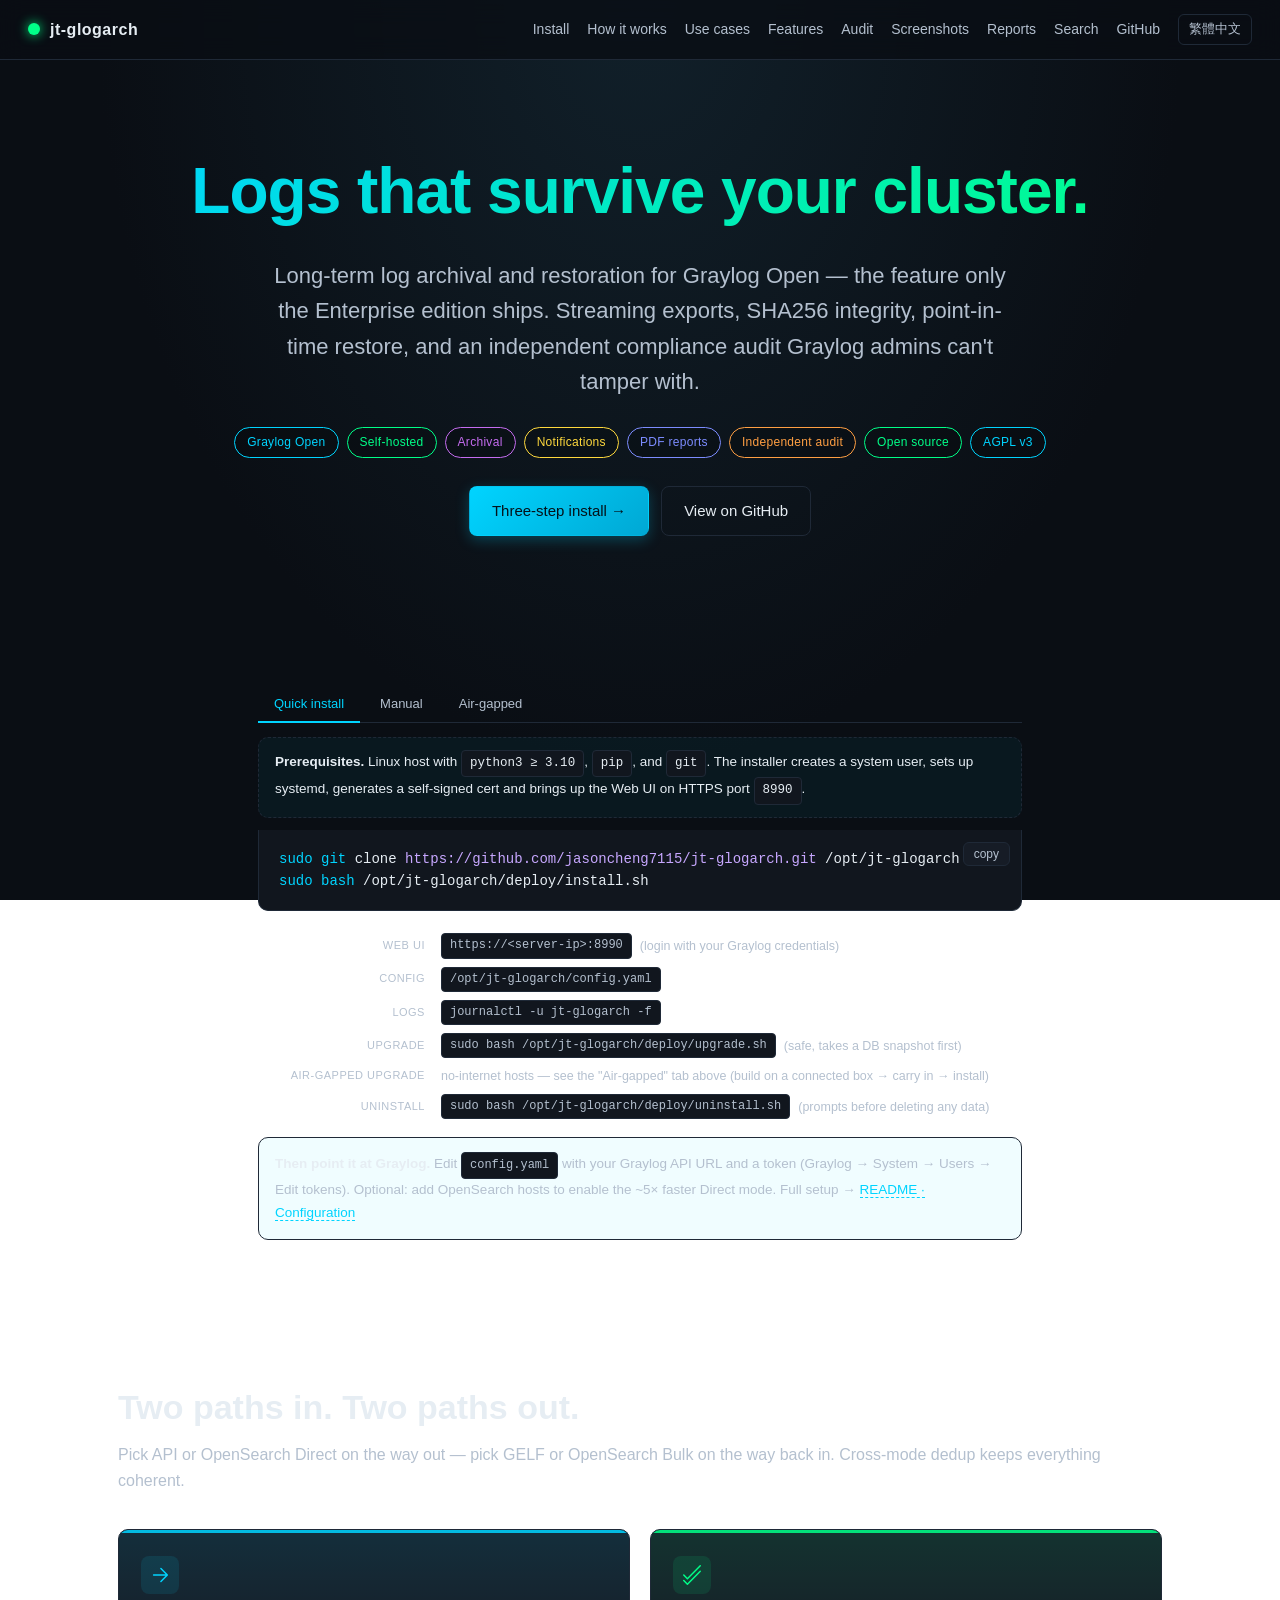
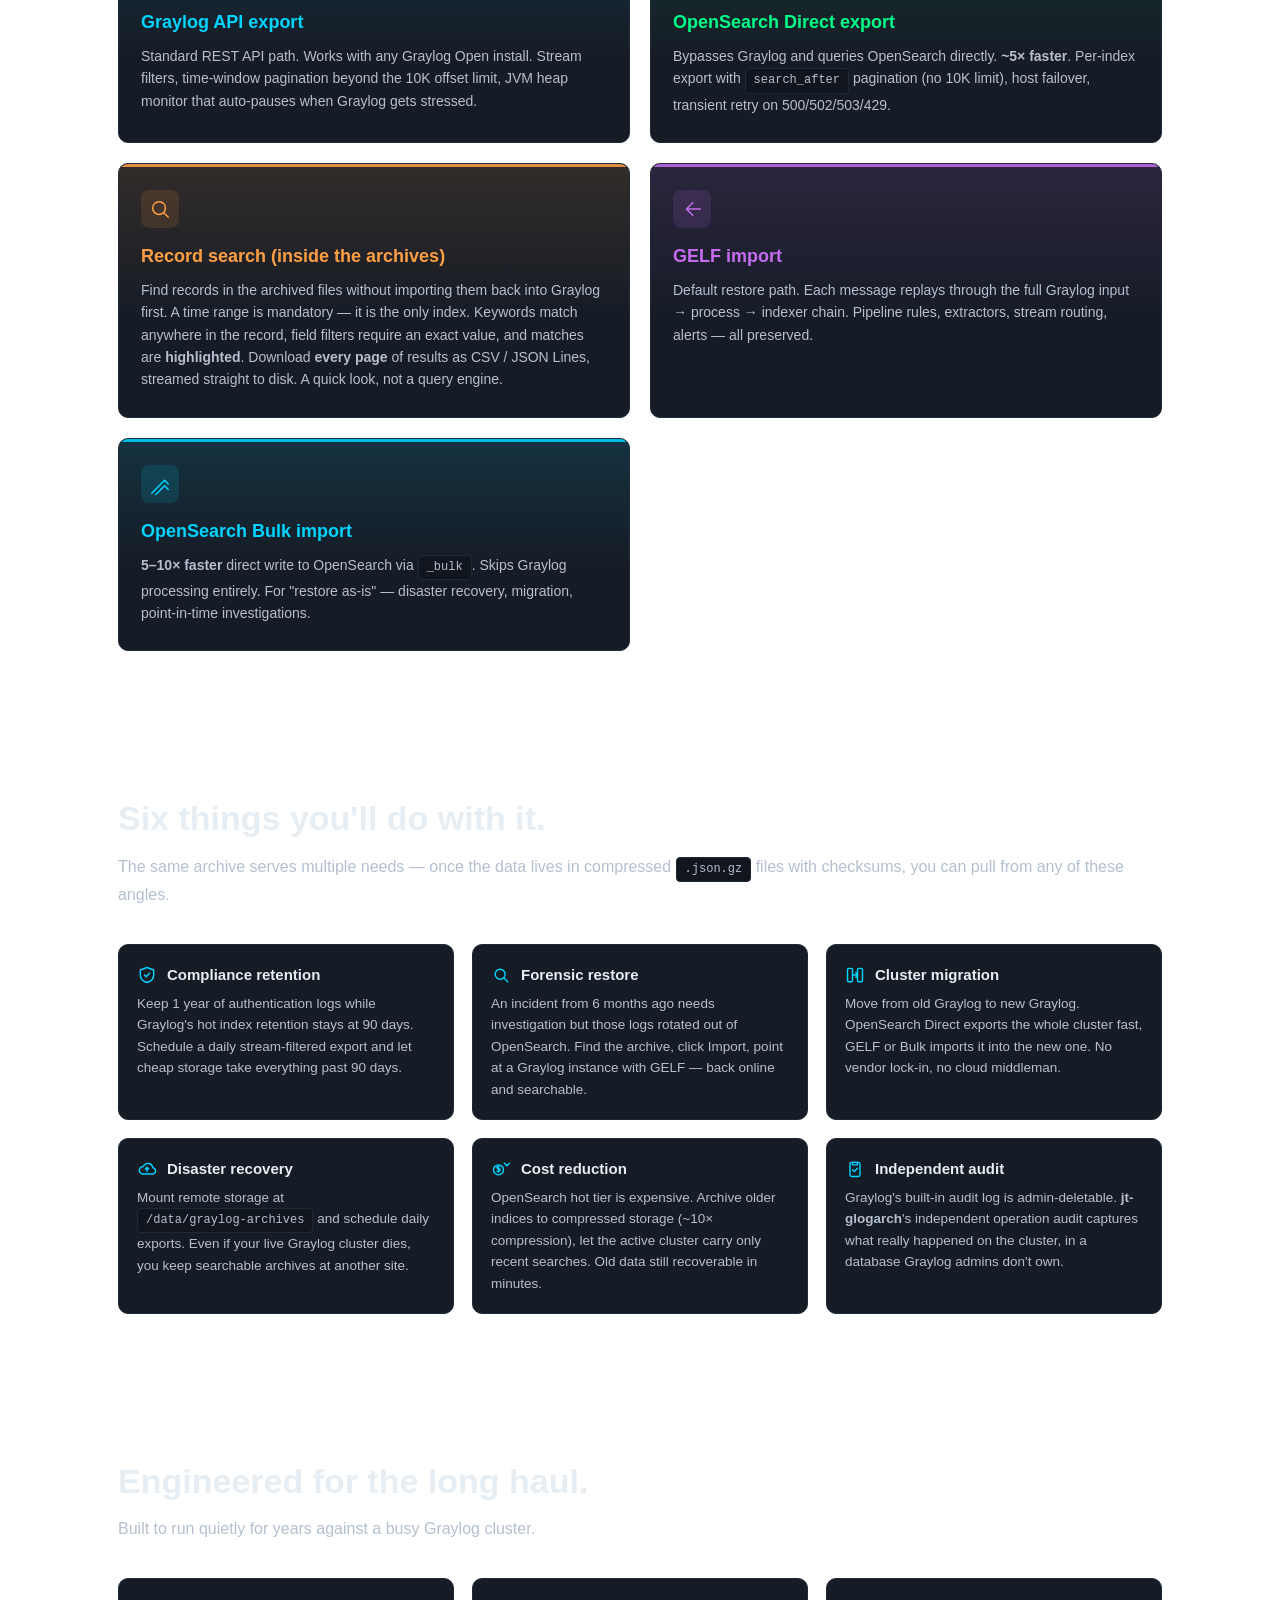
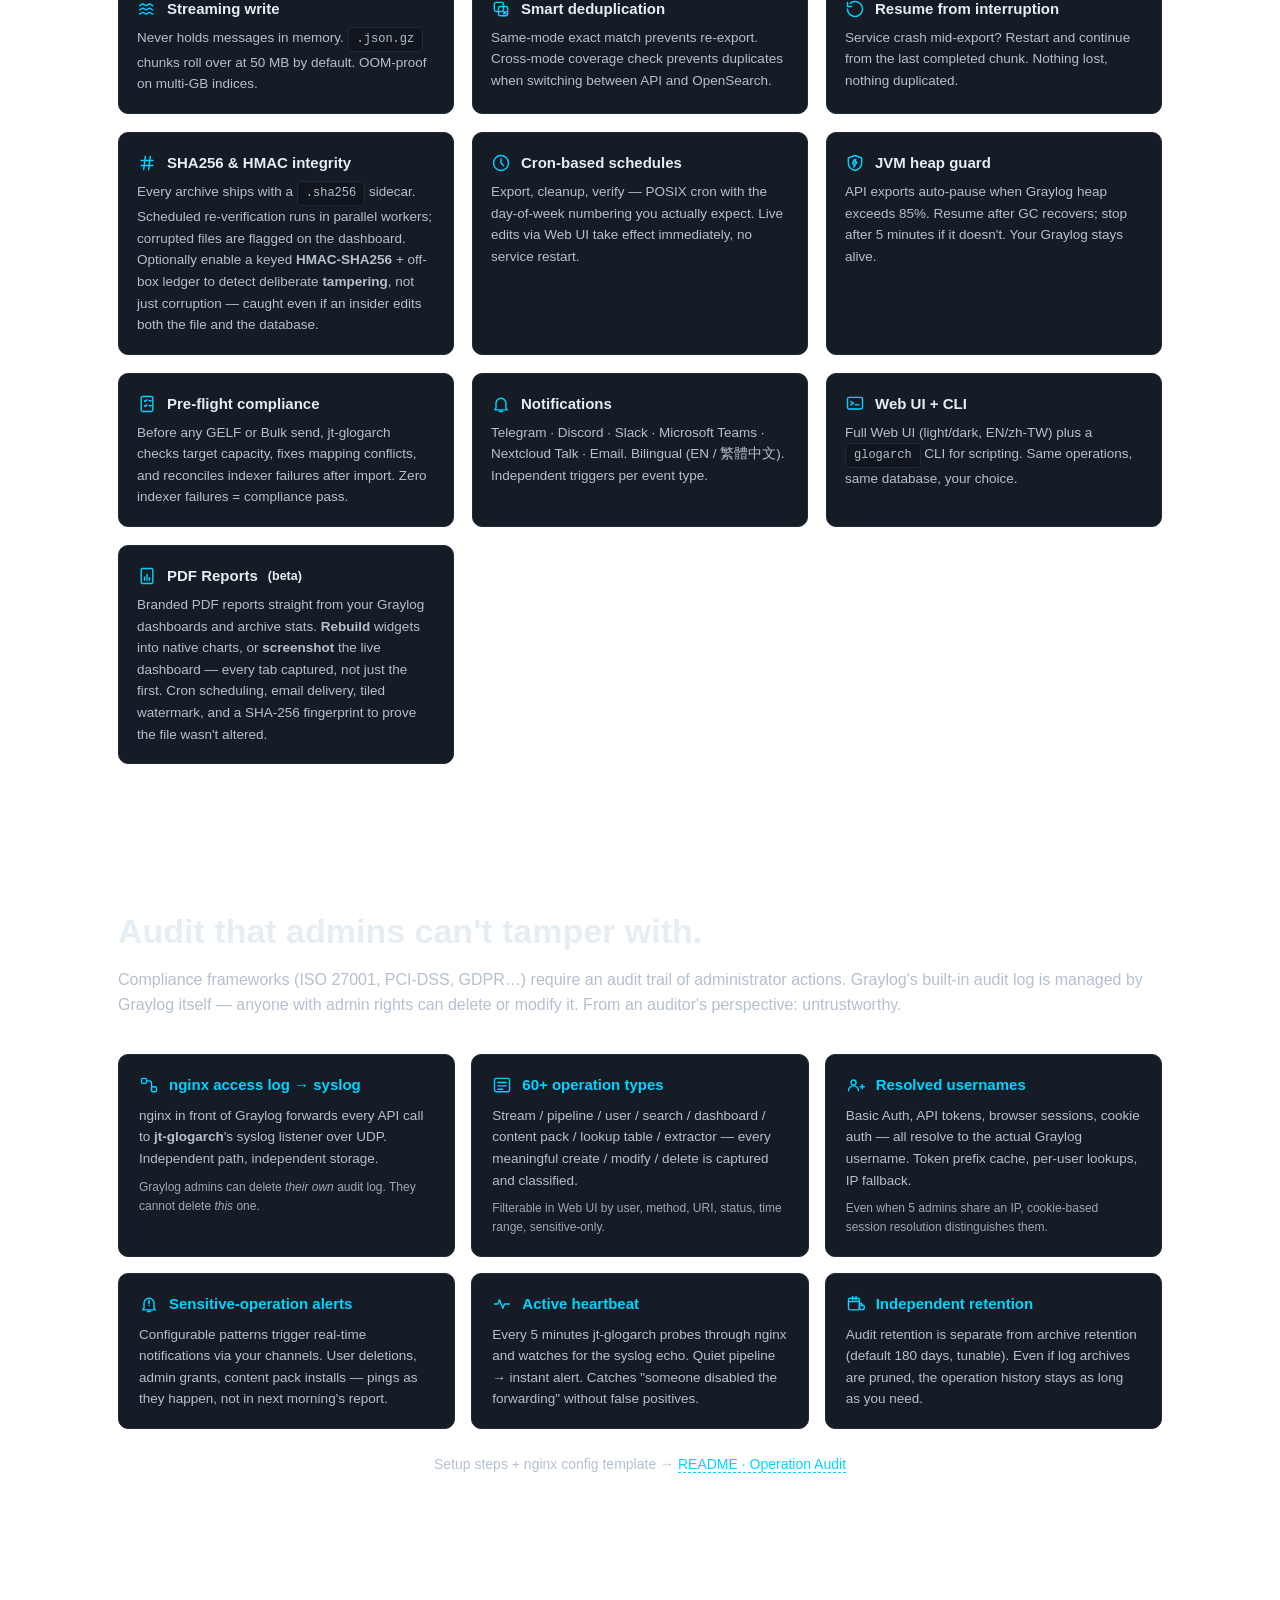
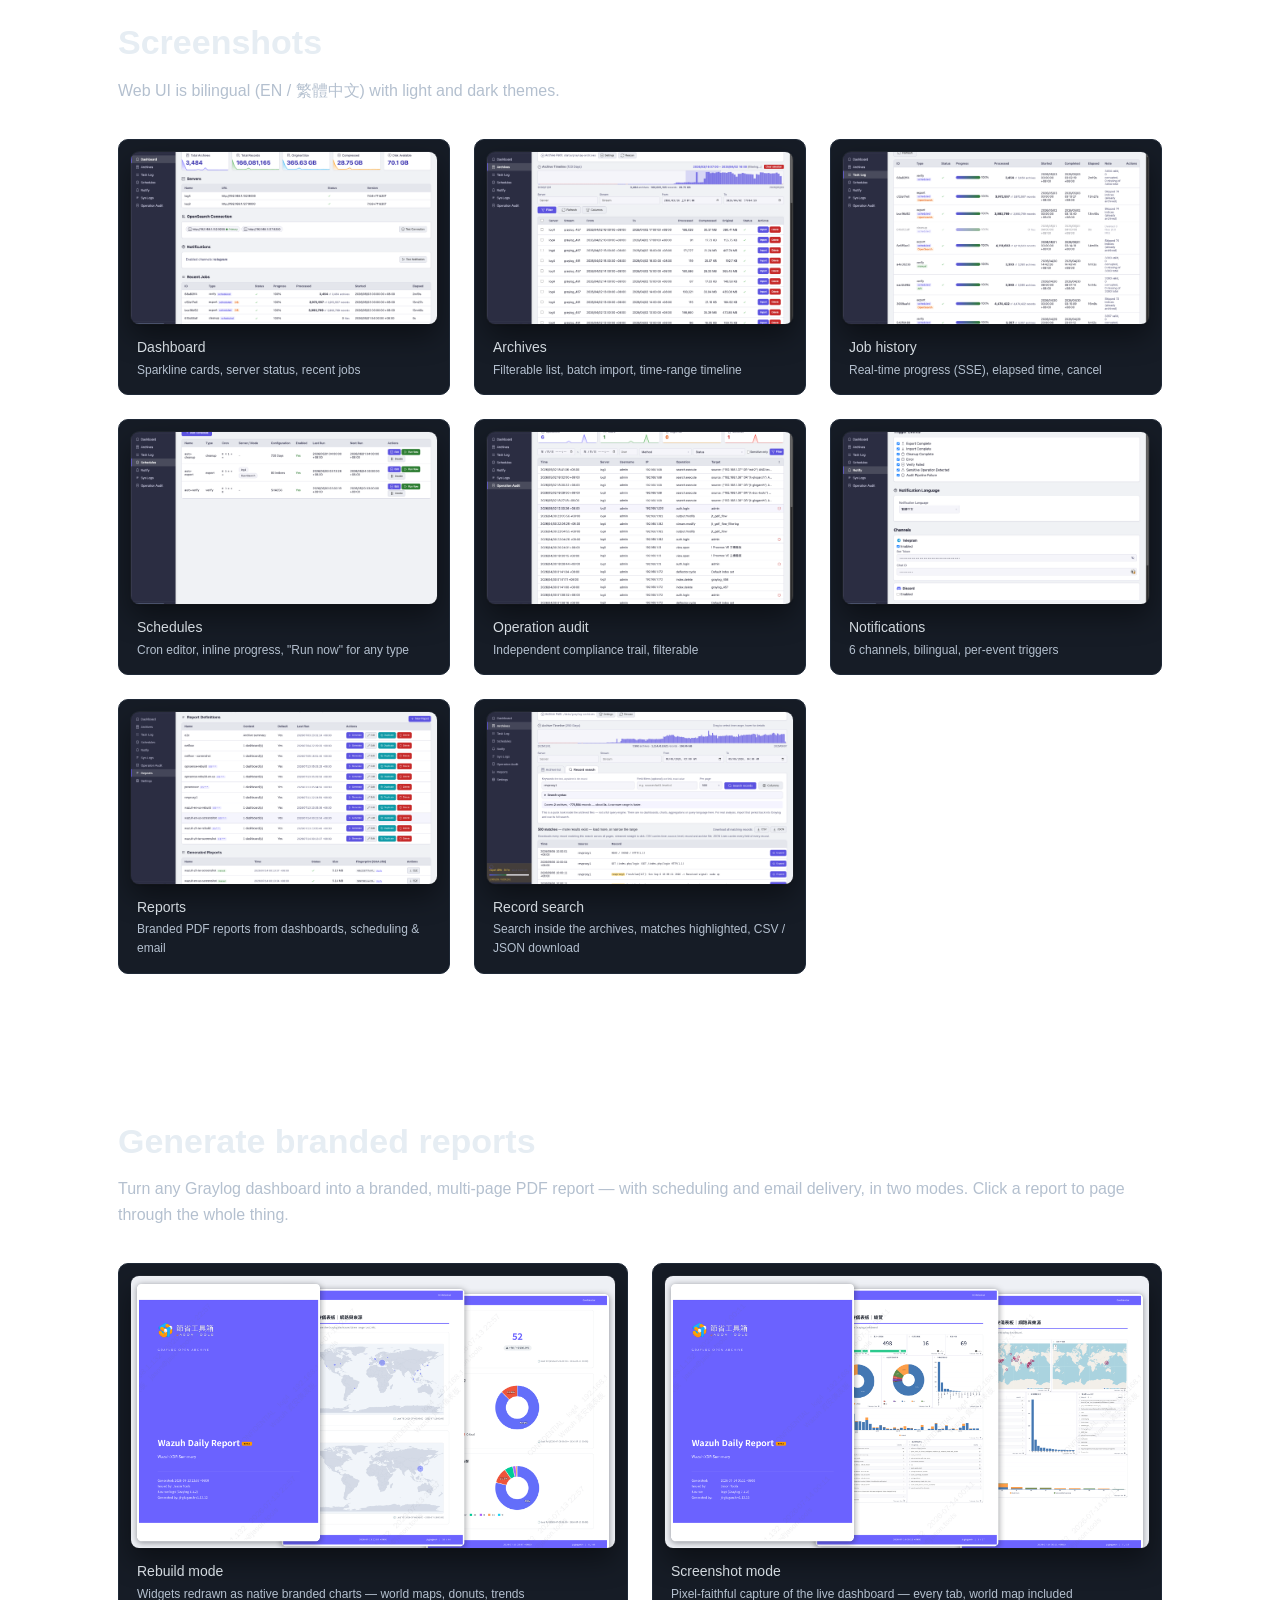
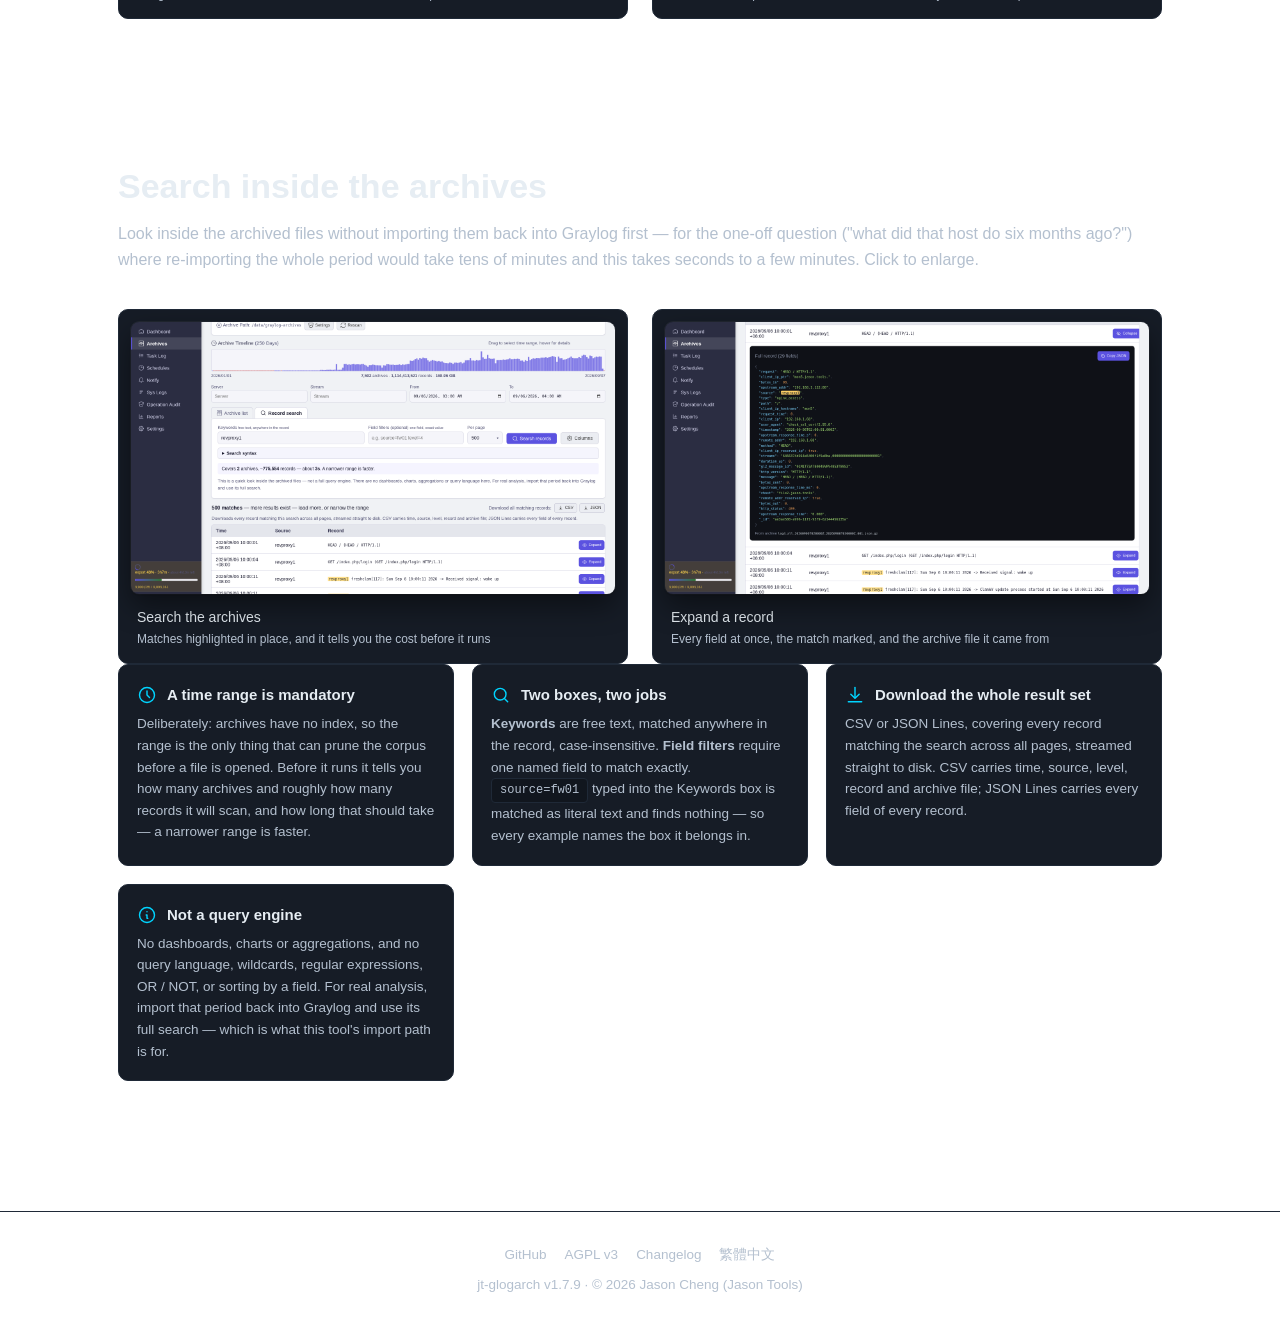
==== commit 577a05e8: "docs site: give record search a section of its own It had a card in the feature grid and a thumbnail" ====
--- a/docs/index.html
+++ b/docs/index.html
@@ -35,6 +35,7 @@
     <a href="#audit">Audit</a>
     <a href="#screenshots">Screenshots</a>
     <a href="#reports">Reports</a>
+    <a href="#record-search">Search</a>
     <a href="https://github.com/jasoncheng7115/jt-glogarch" target="_blank" rel="noopener">GitHub</a>
     <a href="index_zh-TW.html" class="lang">繁體中文</a>
   </div>
@@ -335,6 +336,27 @@
   </div>
 </section>
 
+<section id="record-search">
+  <h2>Search inside the archives</h2>
+  <p class="subhead">Look inside the archived files without importing them back into Graylog first — for the one-off question ("what did that host do six months ago?") where re-importing the whole period would take tens of minutes and this takes seconds to a few minutes. Click to enlarge.</p>
+  <div class="shots">
+    <button class="shot" type="button" data-lightbox="screenshots/8_search_en.png">
+      <img class="ss-img" src="screenshots/8_search_en.png" alt="Record search" loading="lazy">
+      <div class="label">Search the archives<small>Matches highlighted in place, and it tells you the cost before it runs</small></div>
+    </button>
+    <button class="shot" type="button" data-lightbox="screenshots/8_search_expanded_en.png">
+      <img class="ss-img" src="screenshots/8_search_expanded_en.png" alt="Expanded record" loading="lazy">
+      <div class="label">Expand a record<small>Every field at once, the match marked, and the archive file it came from</small></div>
+    </button>
+  </div>
+  <div class="features">
+    <div class="feature"><h4><svg class="icon" viewBox="0 0 24 24" fill="none" stroke="currentColor" stroke-width="1.7" stroke-linecap="round" stroke-linejoin="round" aria-hidden="true"><circle cx="12" cy="12" r="9"/><path d="M12 7v5l3 3"/></svg>A time range is mandatory</h4><p>Deliberately: archives have no index, so the range is the only thing that can prune the corpus before a file is opened. Before it runs it tells you how many archives and roughly how many records it will scan, and how long that should take — a narrower range is faster.</p></div>
+    <div class="feature"><h4><svg class="icon" viewBox="0 0 24 24" fill="none" stroke="currentColor" stroke-width="1.7" stroke-linecap="round" stroke-linejoin="round" aria-hidden="true"><circle cx="11" cy="11" r="7"/><path d="M20 20l-3.6-3.6"/></svg>Two boxes, two jobs</h4><p><strong>Keywords</strong> are free text, matched anywhere in the record, case-insensitive. <strong>Field filters</strong> require one named field to match exactly. <code class="kbd">source=fw01</code> typed into the Keywords box is matched as literal text and finds nothing — so every example names the box it belongs in.</p></div>
+    <div class="feature"><h4><svg class="icon" viewBox="0 0 24 24" fill="none" stroke="currentColor" stroke-width="1.7" stroke-linecap="round" stroke-linejoin="round" aria-hidden="true"><path d="M12 3v12"/><path d="M7 11l5 5 5-5"/><path d="M4 20h16"/></svg>Download the whole result set</h4><p>CSV or JSON Lines, covering every record matching the search across all pages, streamed straight to disk. CSV carries time, source, level, record and archive file; JSON Lines carries every field of every record.</p></div>
+    <div class="feature"><h4><svg class="icon" viewBox="0 0 24 24" fill="none" stroke="currentColor" stroke-width="1.7" stroke-linecap="round" stroke-linejoin="round" aria-hidden="true"><circle cx="12" cy="12" r="9"/><path d="M12 8h.01"/><path d="M11 12h1v4h1"/></svg>Not a query engine</h4><p>No dashboards, charts or aggregations, and no query language, wildcards, regular expressions, OR / NOT, or sorting by a field. For real analysis, import that period back into Graylog and use its full search — which is what this tool's import path is for.</p></div>
+  </div>
+</section>
+
 <footer>
   <div class="row">
     <a href="https://github.com/jasoncheng7115/jt-glogarch">GitHub</a>
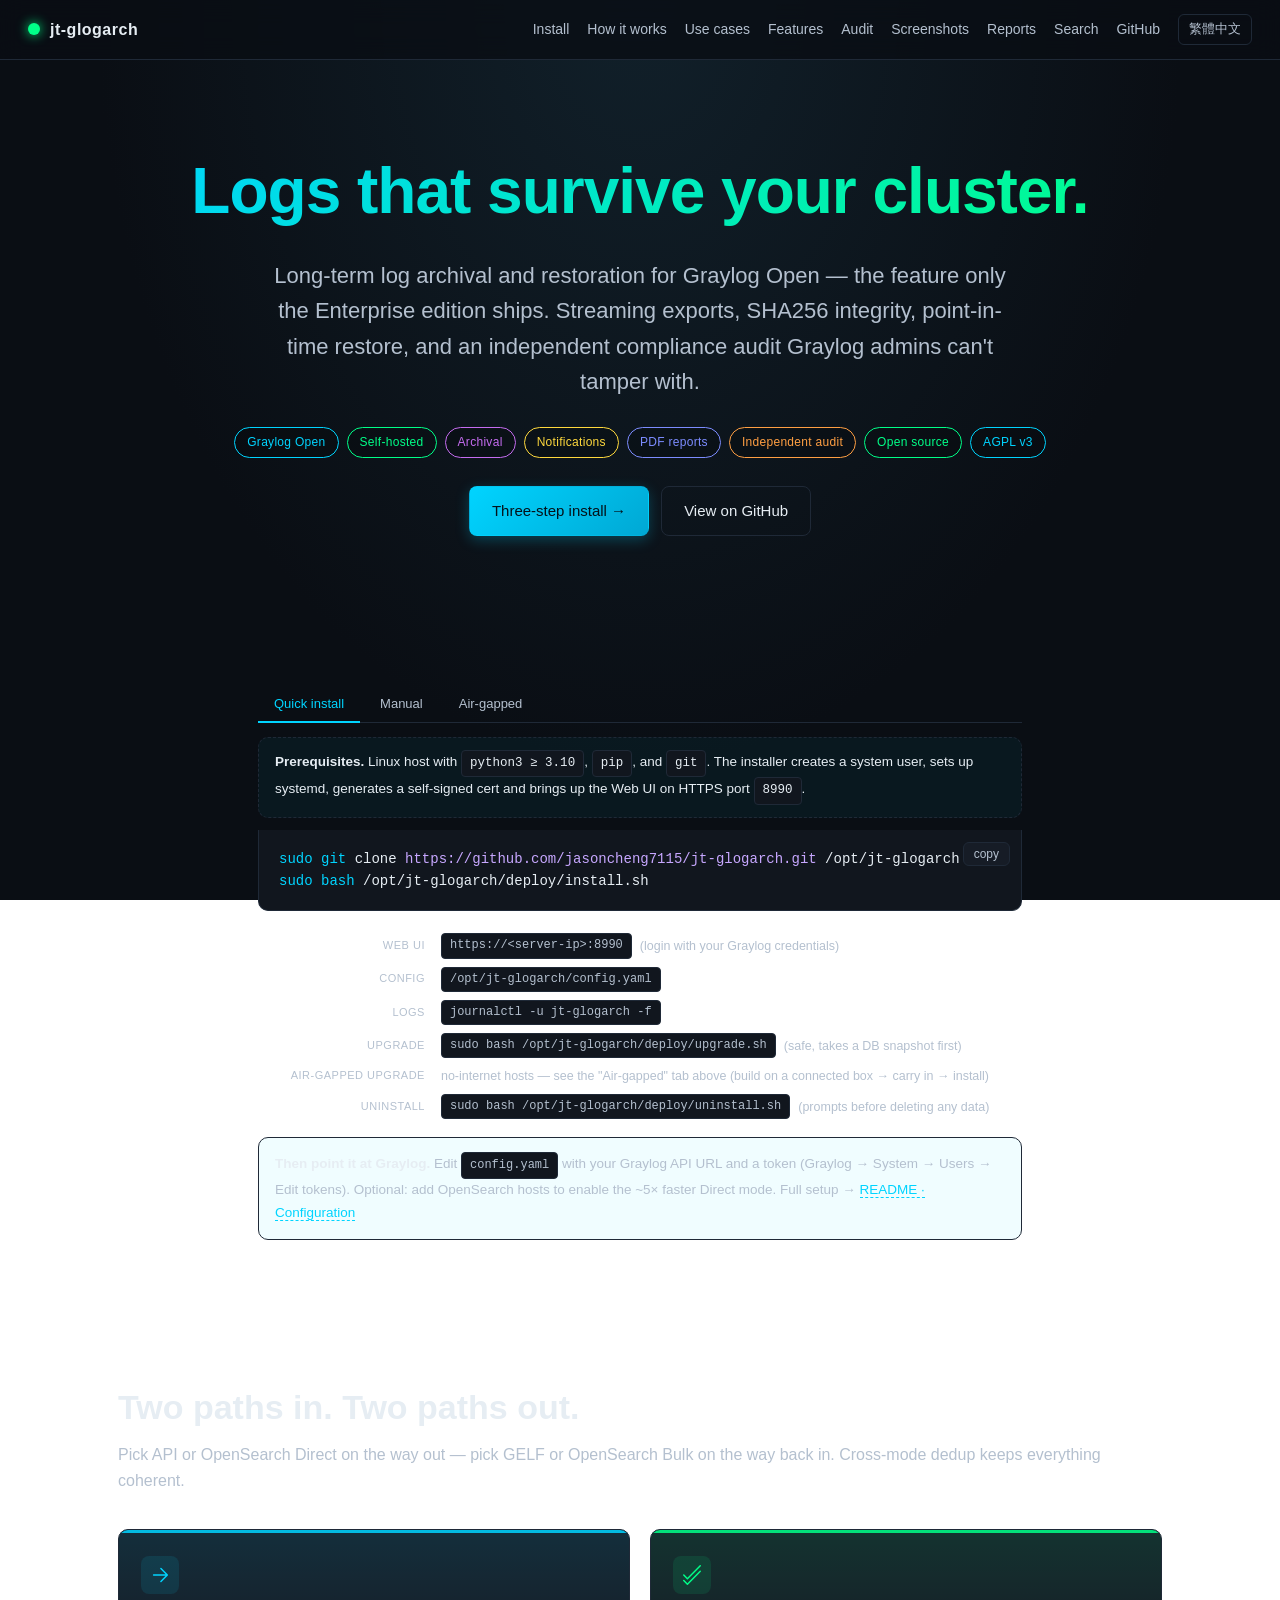
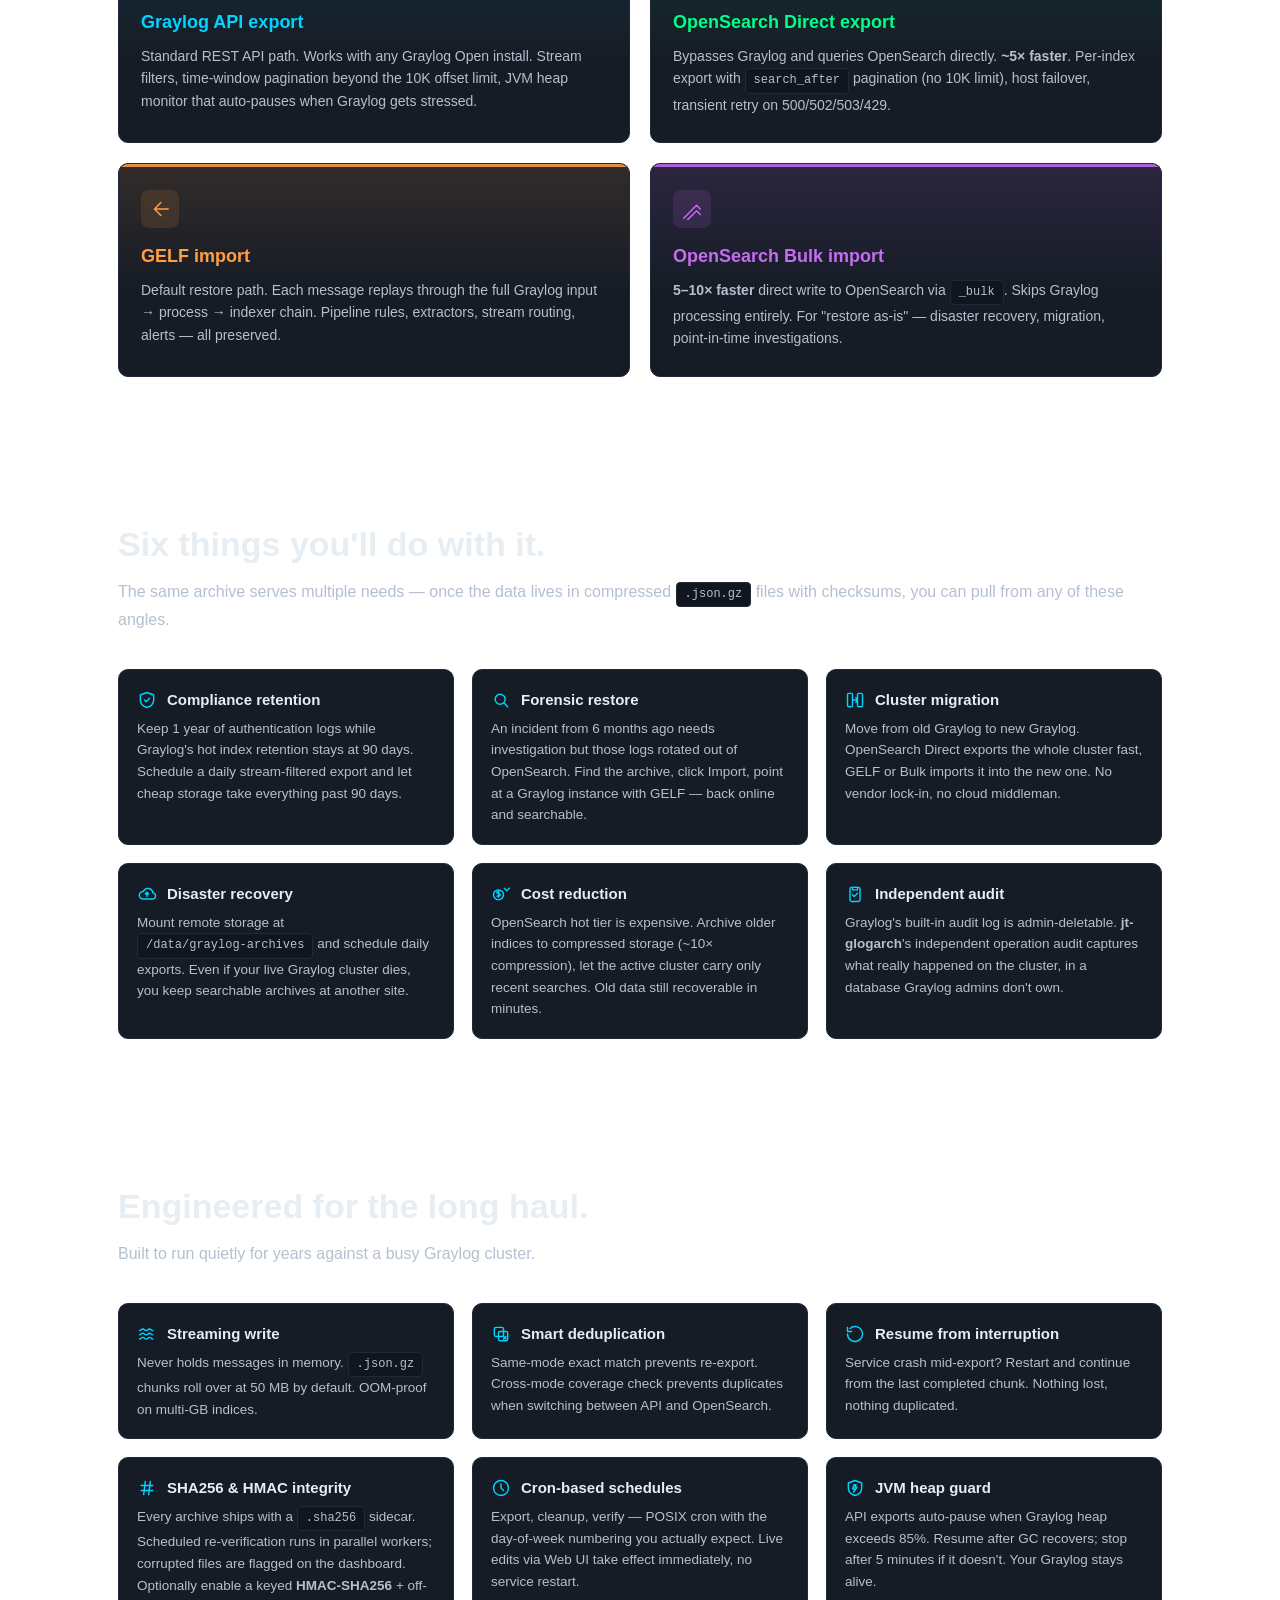
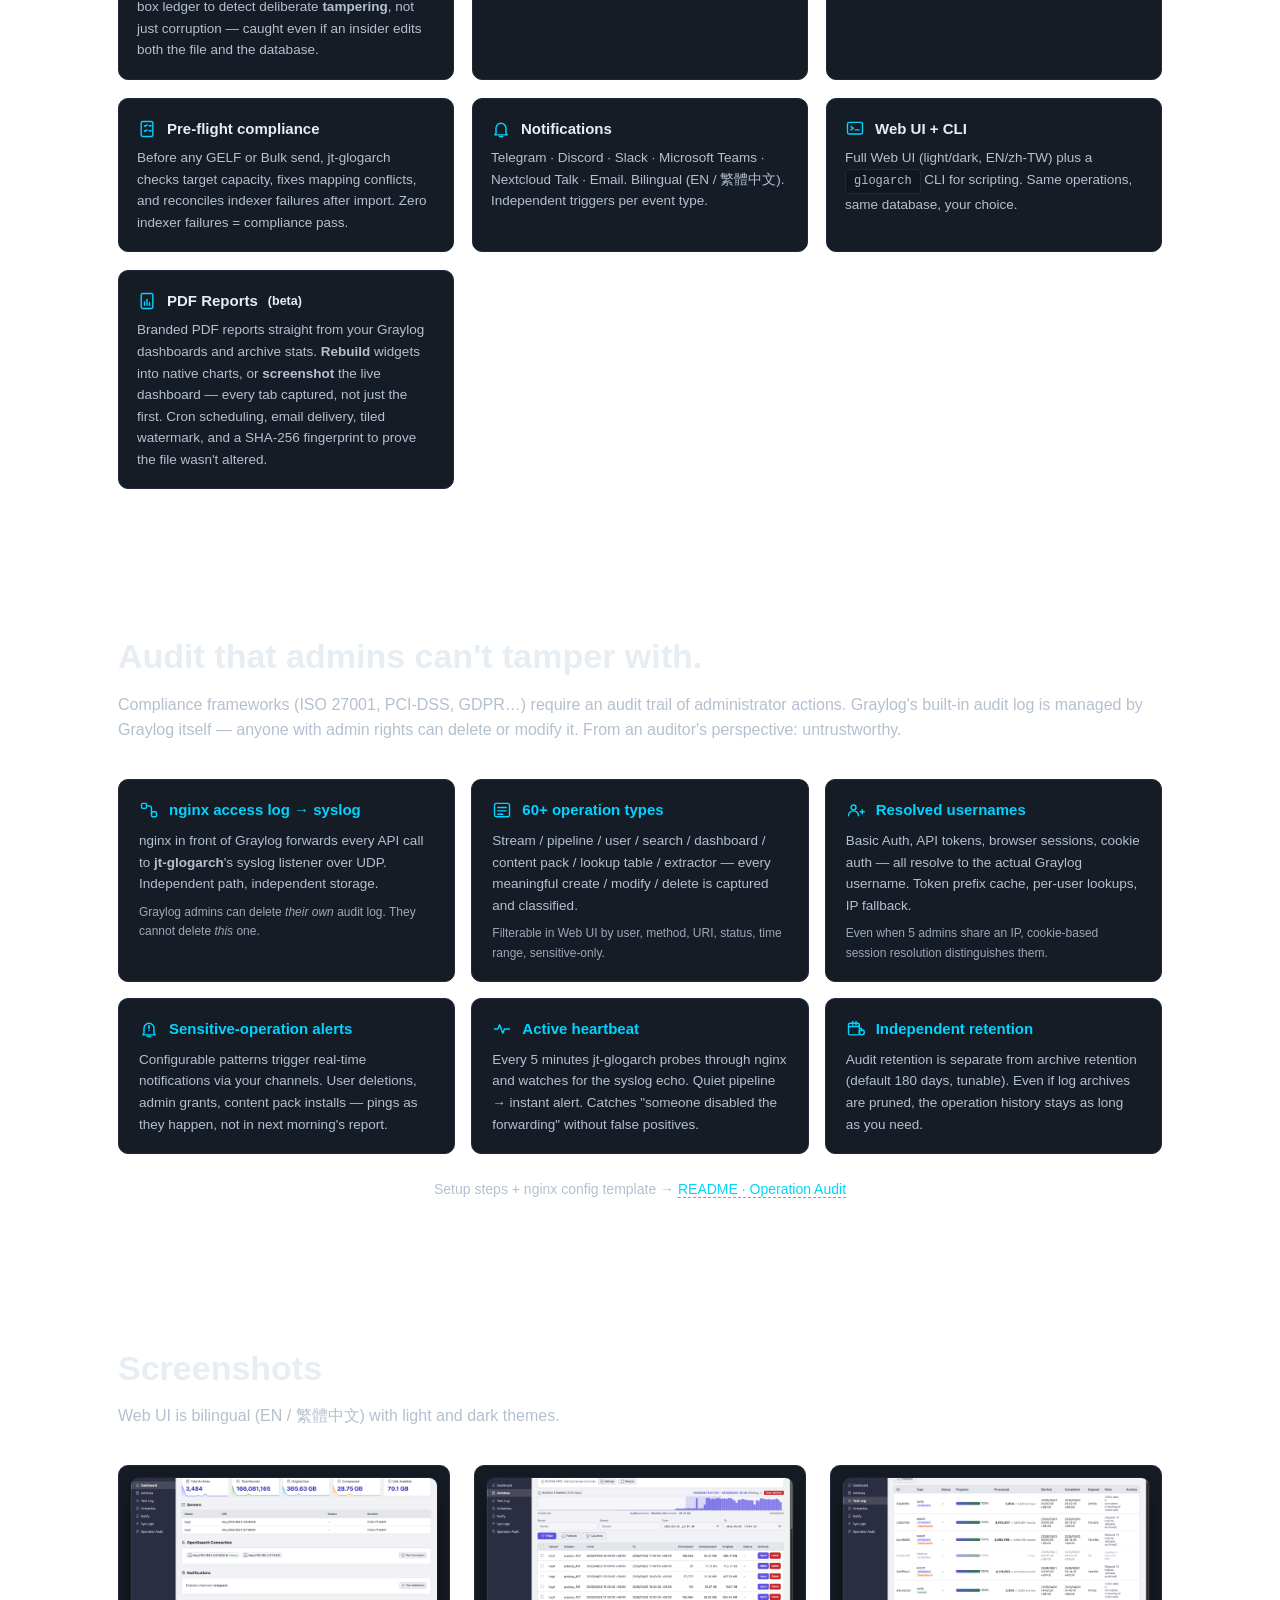
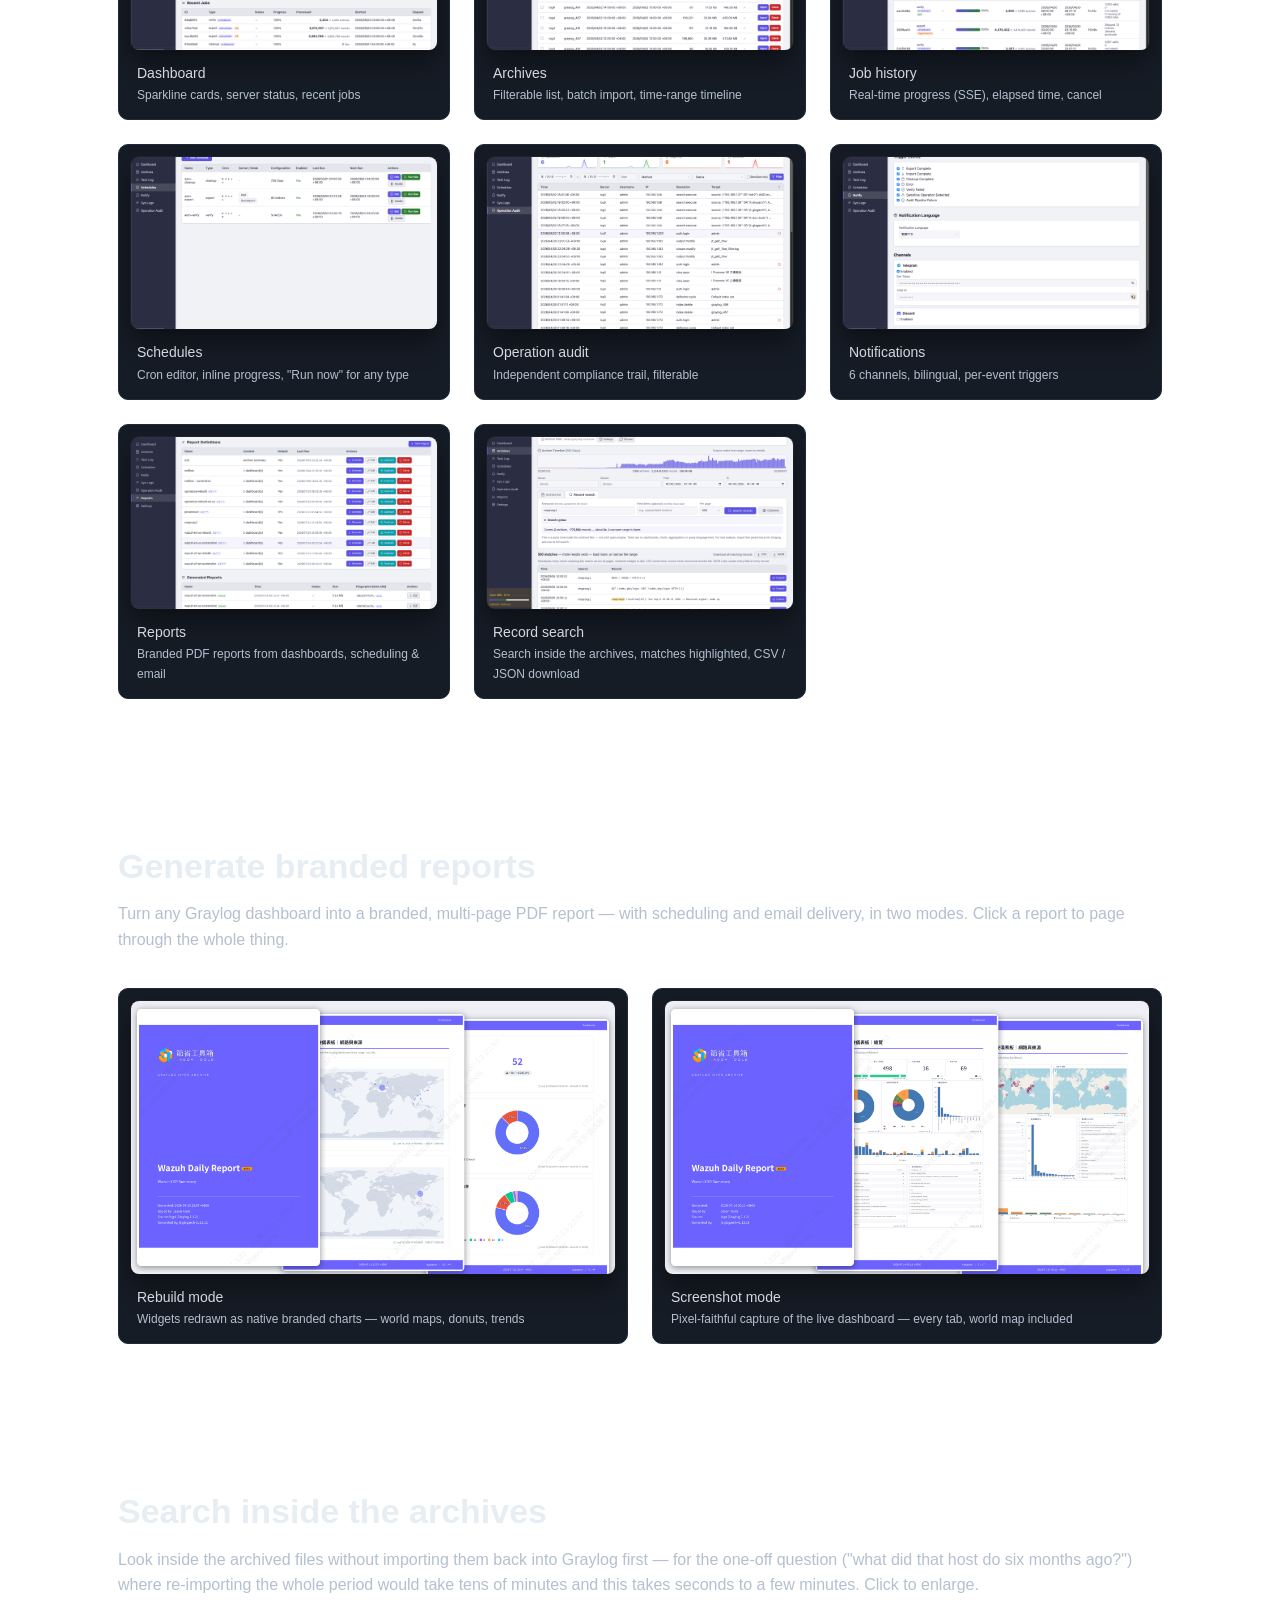
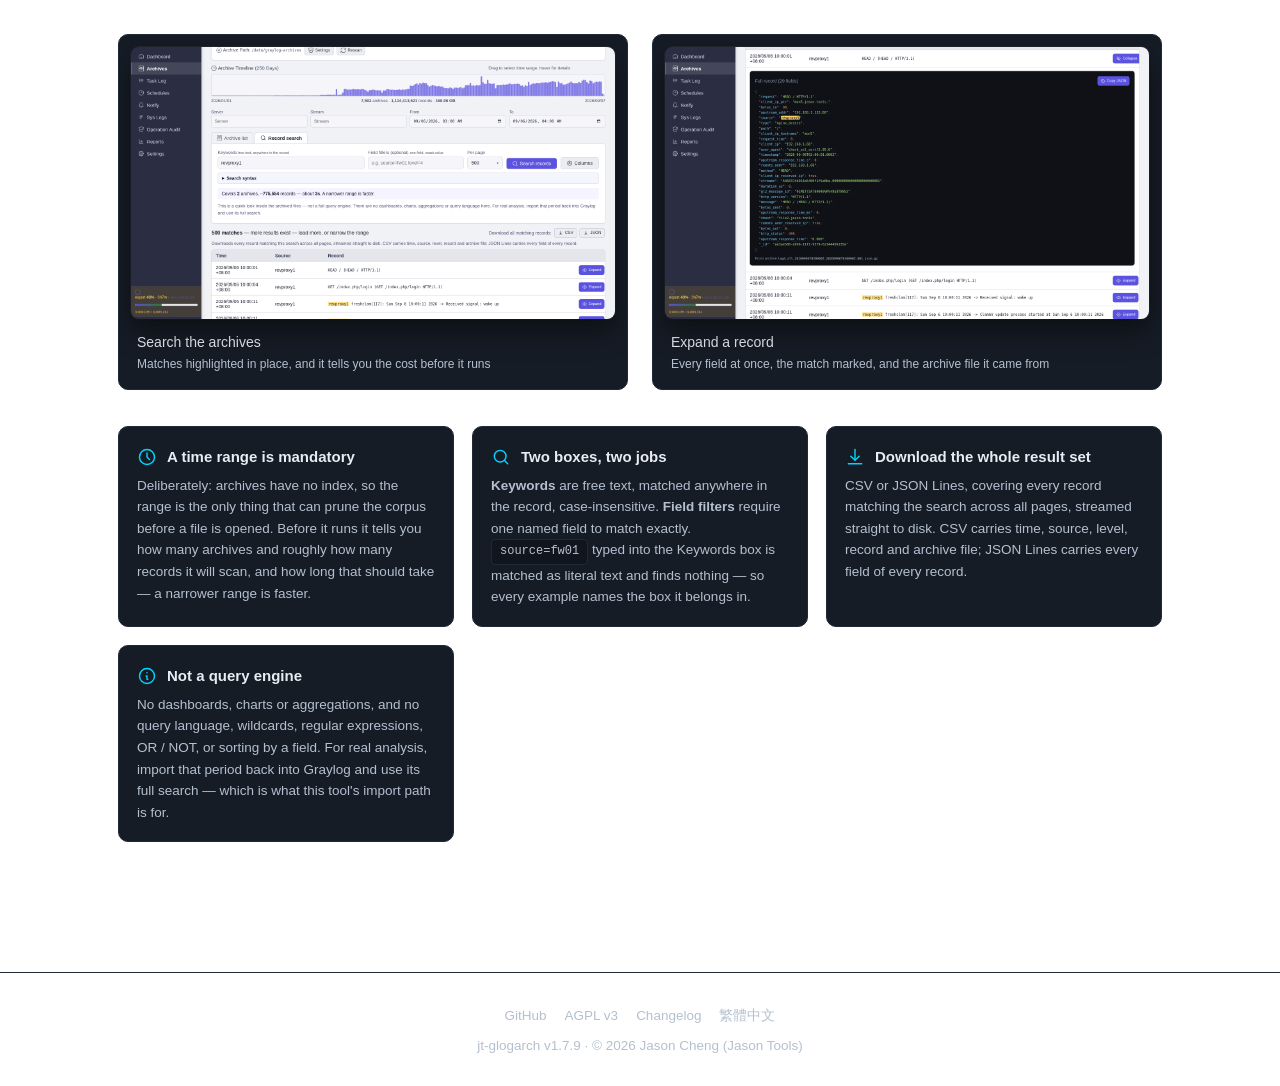
==== commit fa634aa8: "docs site: the mode grid is four cards again, and the search section breathes Two corrections to the" ====
--- a/docs/index.html
+++ b/docs/index.html
@@ -155,15 +155,6 @@
     <div class="mode">
       <div class="icon">
         <svg width="22" height="22" viewBox="0 0 24 24" fill="none" stroke="currentColor" stroke-width="1.6" stroke-linecap="round" stroke-linejoin="round">
-          <circle cx="11" cy="11" r="7"/><path d="M21 21l-4.3-4.3"/>
-        </svg>
-      </div>
-      <h3>Record search (inside the archives)</h3>
-      <p>Find records in the archived files without importing them back into Graylog first. A time range is mandatory — it is the only index. Keywords match anywhere in the record, field filters require an exact value, and matches are <strong>highlighted</strong>. Download <strong>every page</strong> of results as CSV / JSON Lines, streamed straight to disk. A quick look, not a query engine.</p>
-    </div>
-    <div class="mode">
-      <div class="icon">
-        <svg width="22" height="22" viewBox="0 0 24 24" fill="none" stroke="currentColor" stroke-width="1.6" stroke-linecap="round" stroke-linejoin="round">
           <path d="M21 12H7M13 5l-7 7 7 7"/>
         </svg>
       </div>
--- a/docs/style.css
+++ b/docs/style.css
@@ -543,6 +543,13 @@
   grid-template-columns: repeat(auto-fit, minmax(280px, 1fr));
   gap: 24px;
 }
+/* Two grids stacked inside one section (record search: screenshots above, the
+   explanation cards below). Neither grid carries a margin of its own, so
+   without this they butt together and read as one block. 36px is the gap the
+   subhead already puts between a heading and its content. */
+.shots + .features {
+  margin-top: 36px;
+}
 .shot {
   background: var(--surface);
   border-radius: var(--radius);
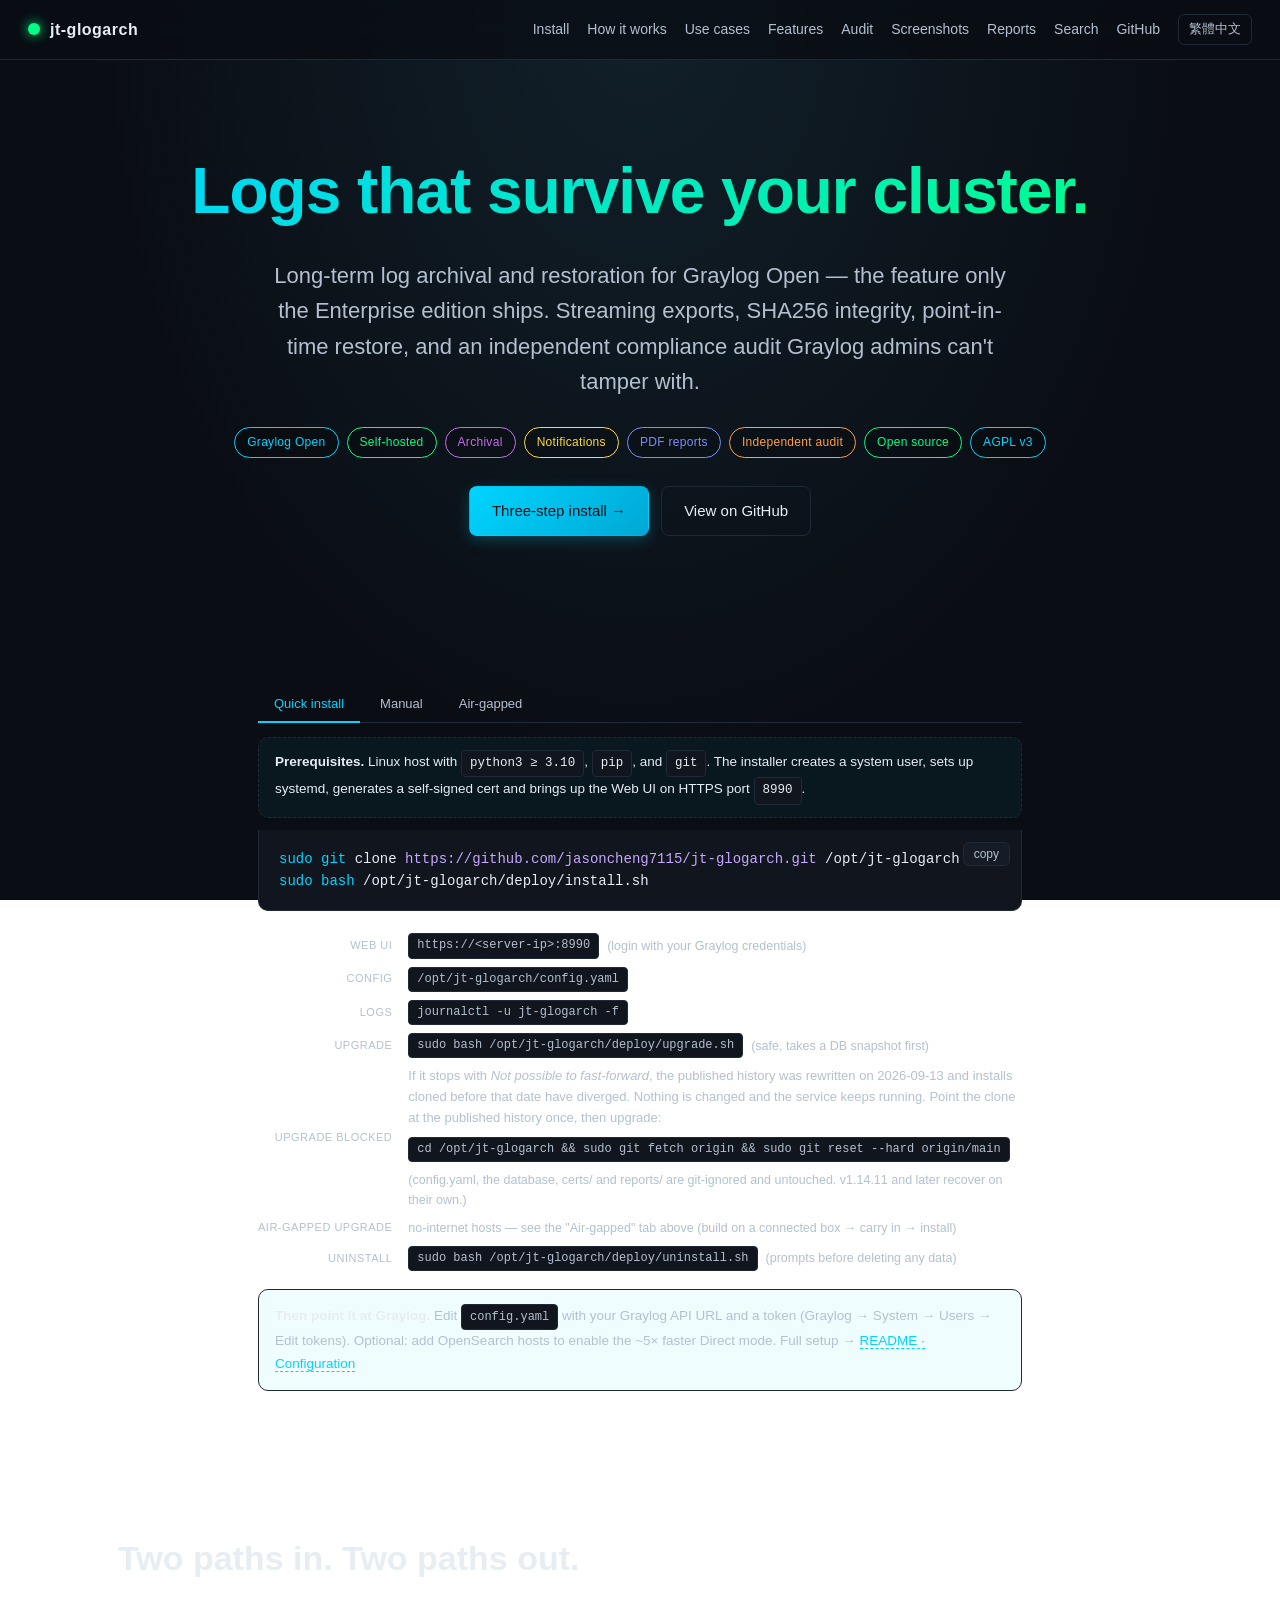
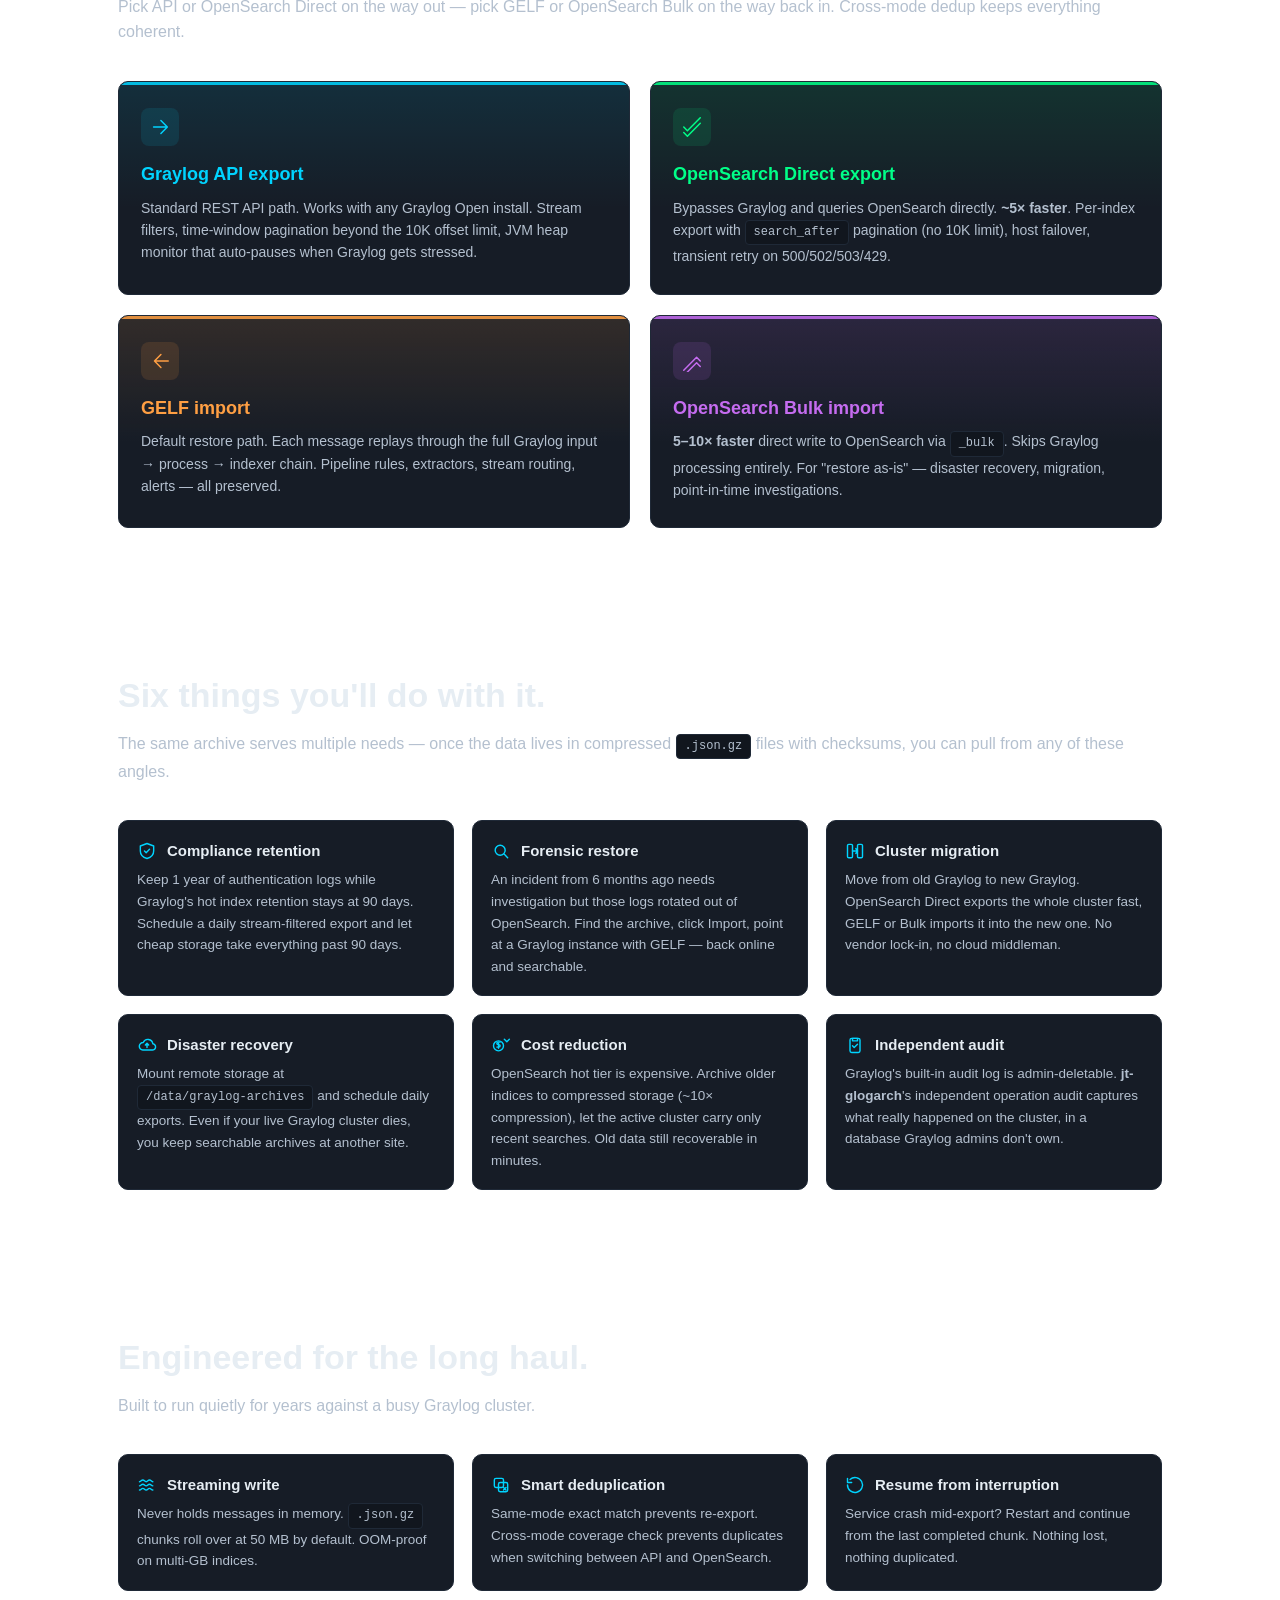
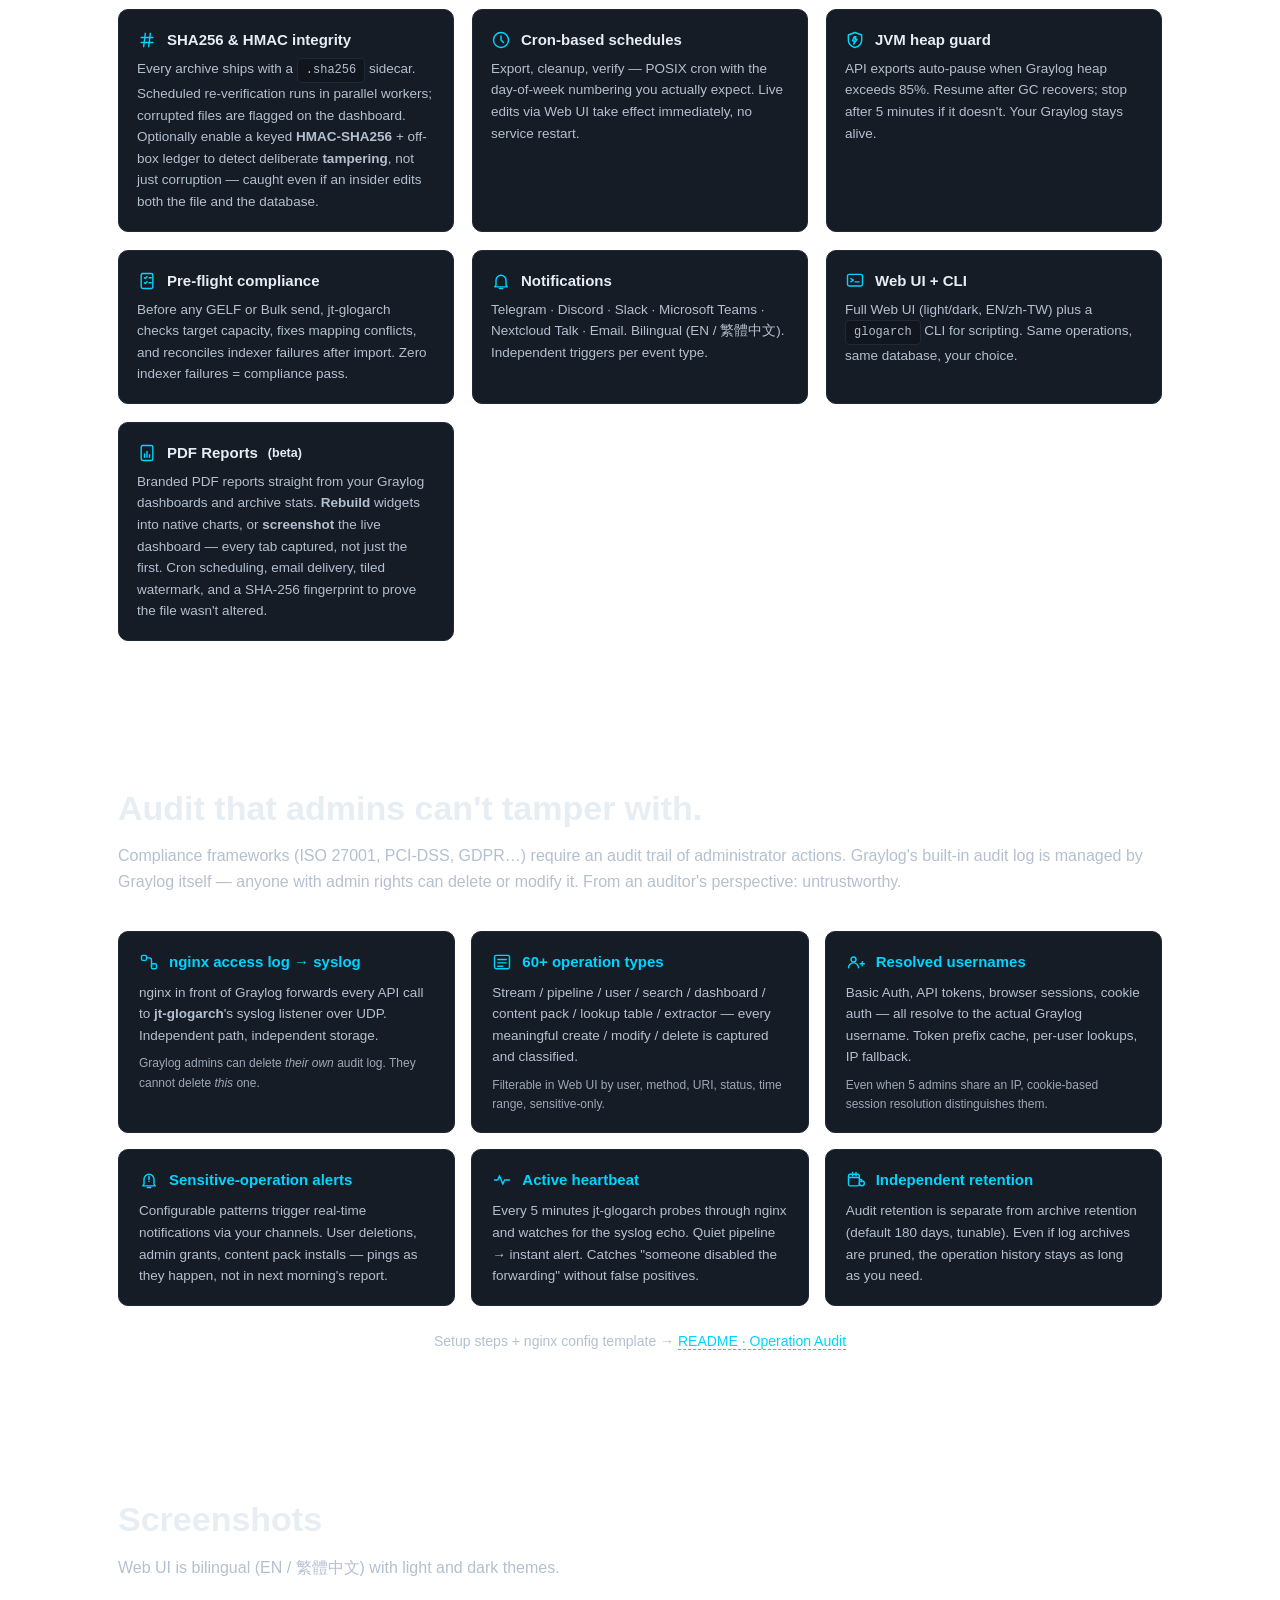
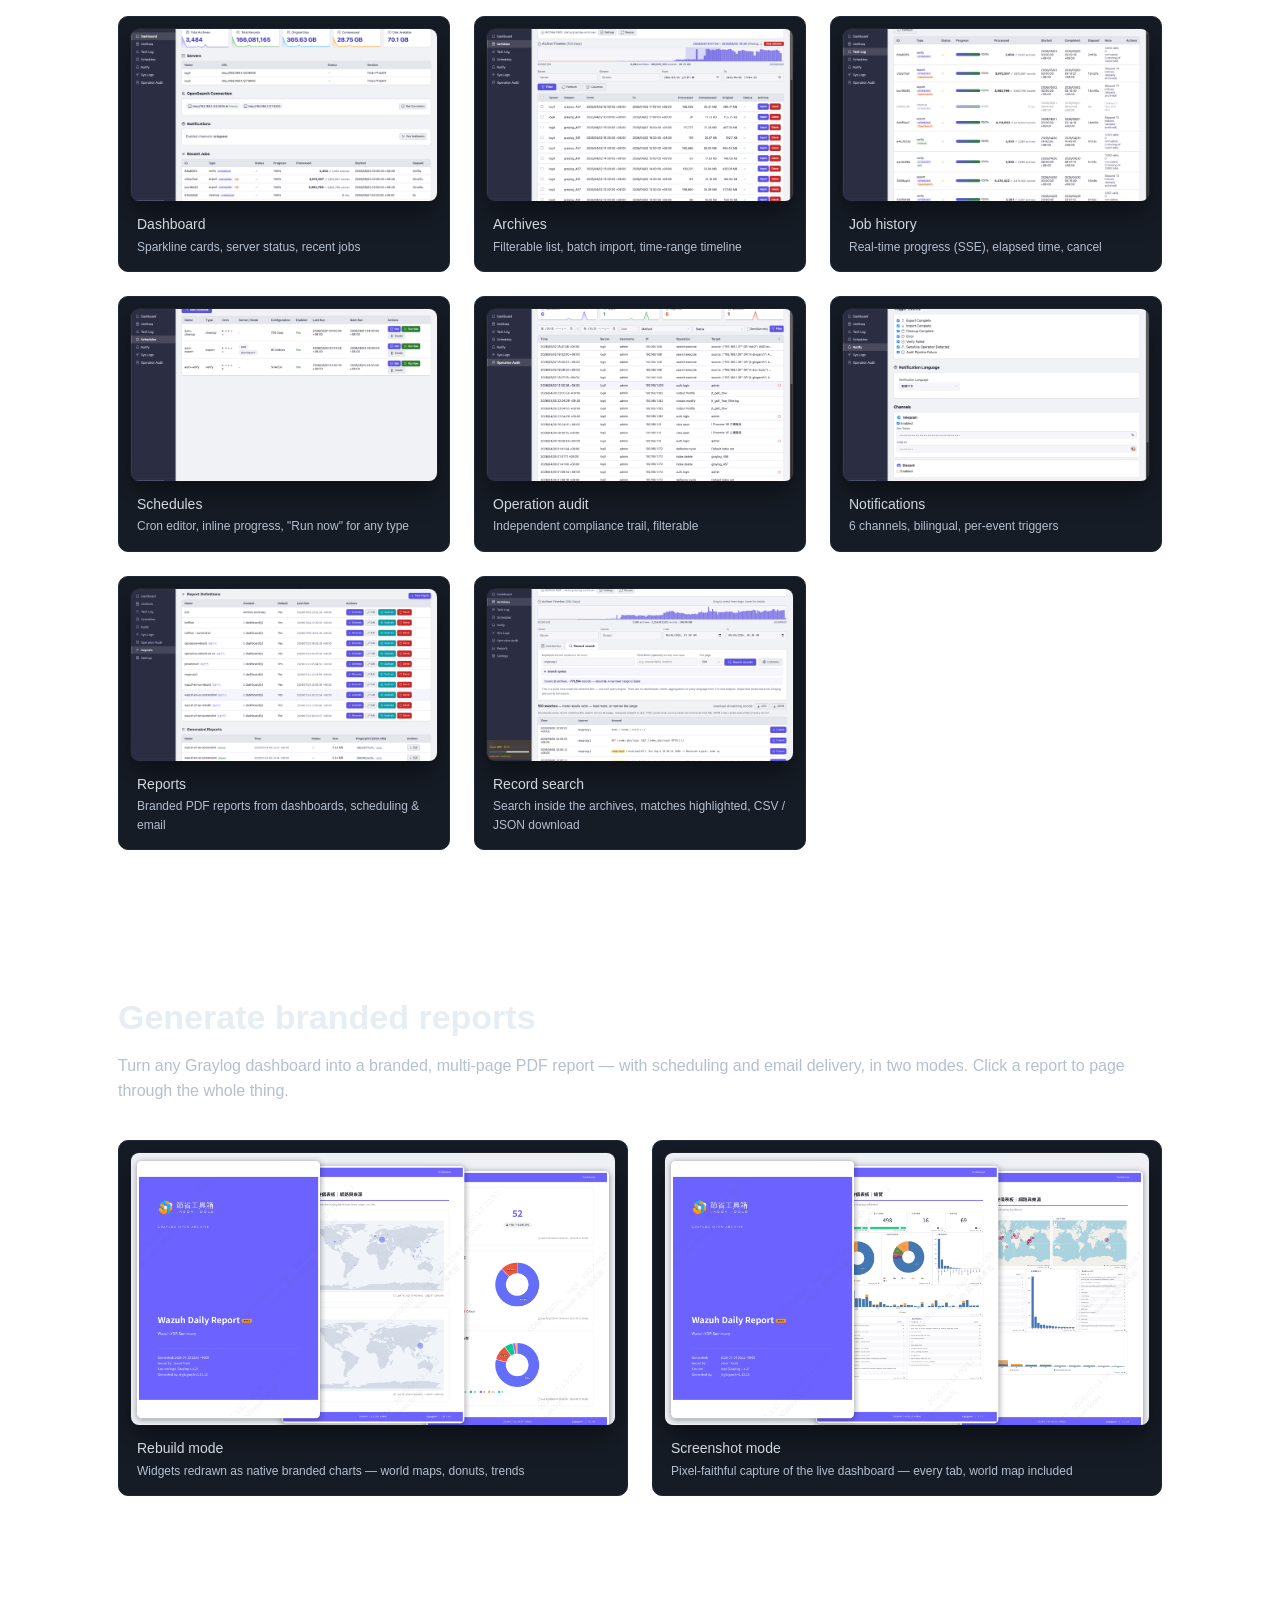
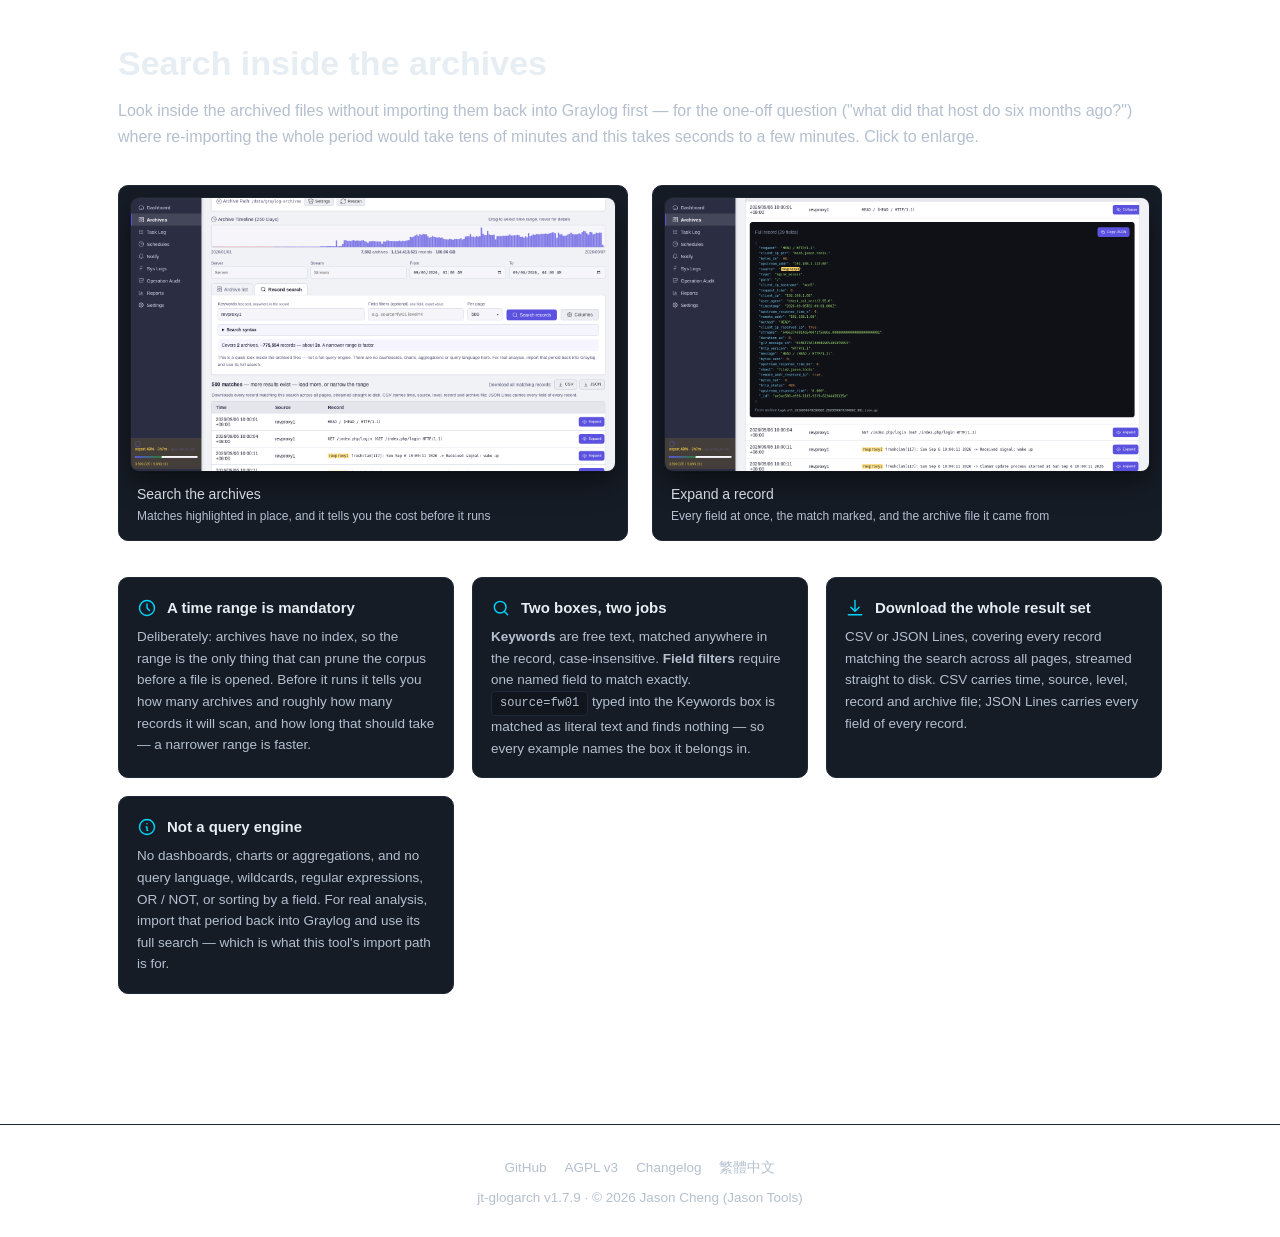
==== commit 1b35d912: "docs site: what to do when an upgrade stops at "not possible to fast-forward" The install card's pos" ====
--- a/docs/index.html
+++ b/docs/index.html
@@ -116,6 +116,10 @@
       <dd><code class="kbd">journalctl -u jt-glogarch -f</code></dd>
       <dt>Upgrade</dt>
       <dd><code class="kbd">sudo bash /opt/jt-glogarch/deploy/upgrade.sh</code> <span class="muted">(safe, takes a DB snapshot first)</span></dd>
+      <dt>Upgrade blocked</dt>
+      <dd><span>If it stops with <em>Not possible to fast-forward</em>, the published history was rewritten on 2026-09-13 and installs cloned before that date have diverged. Nothing is changed and the service keeps running. Point the clone at the published history once, then upgrade:</span>
+        <code class="kbd">cd /opt/jt-glogarch &amp;&amp; sudo git fetch origin &amp;&amp; sudo git reset --hard origin/main</code>
+        <span class="muted">(config.yaml, the database, certs/ and reports/ are git-ignored and untouched. v1.14.11 and later recover on their own.)</span></dd>
       <dt>Air-gapped upgrade</dt>
       <dd><span class="muted">no-internet hosts — see the "Air-gapped" tab above (build on a connected box &rarr; carry in &rarr; install)</span></dd>
       <dt>Uninstall</dt>
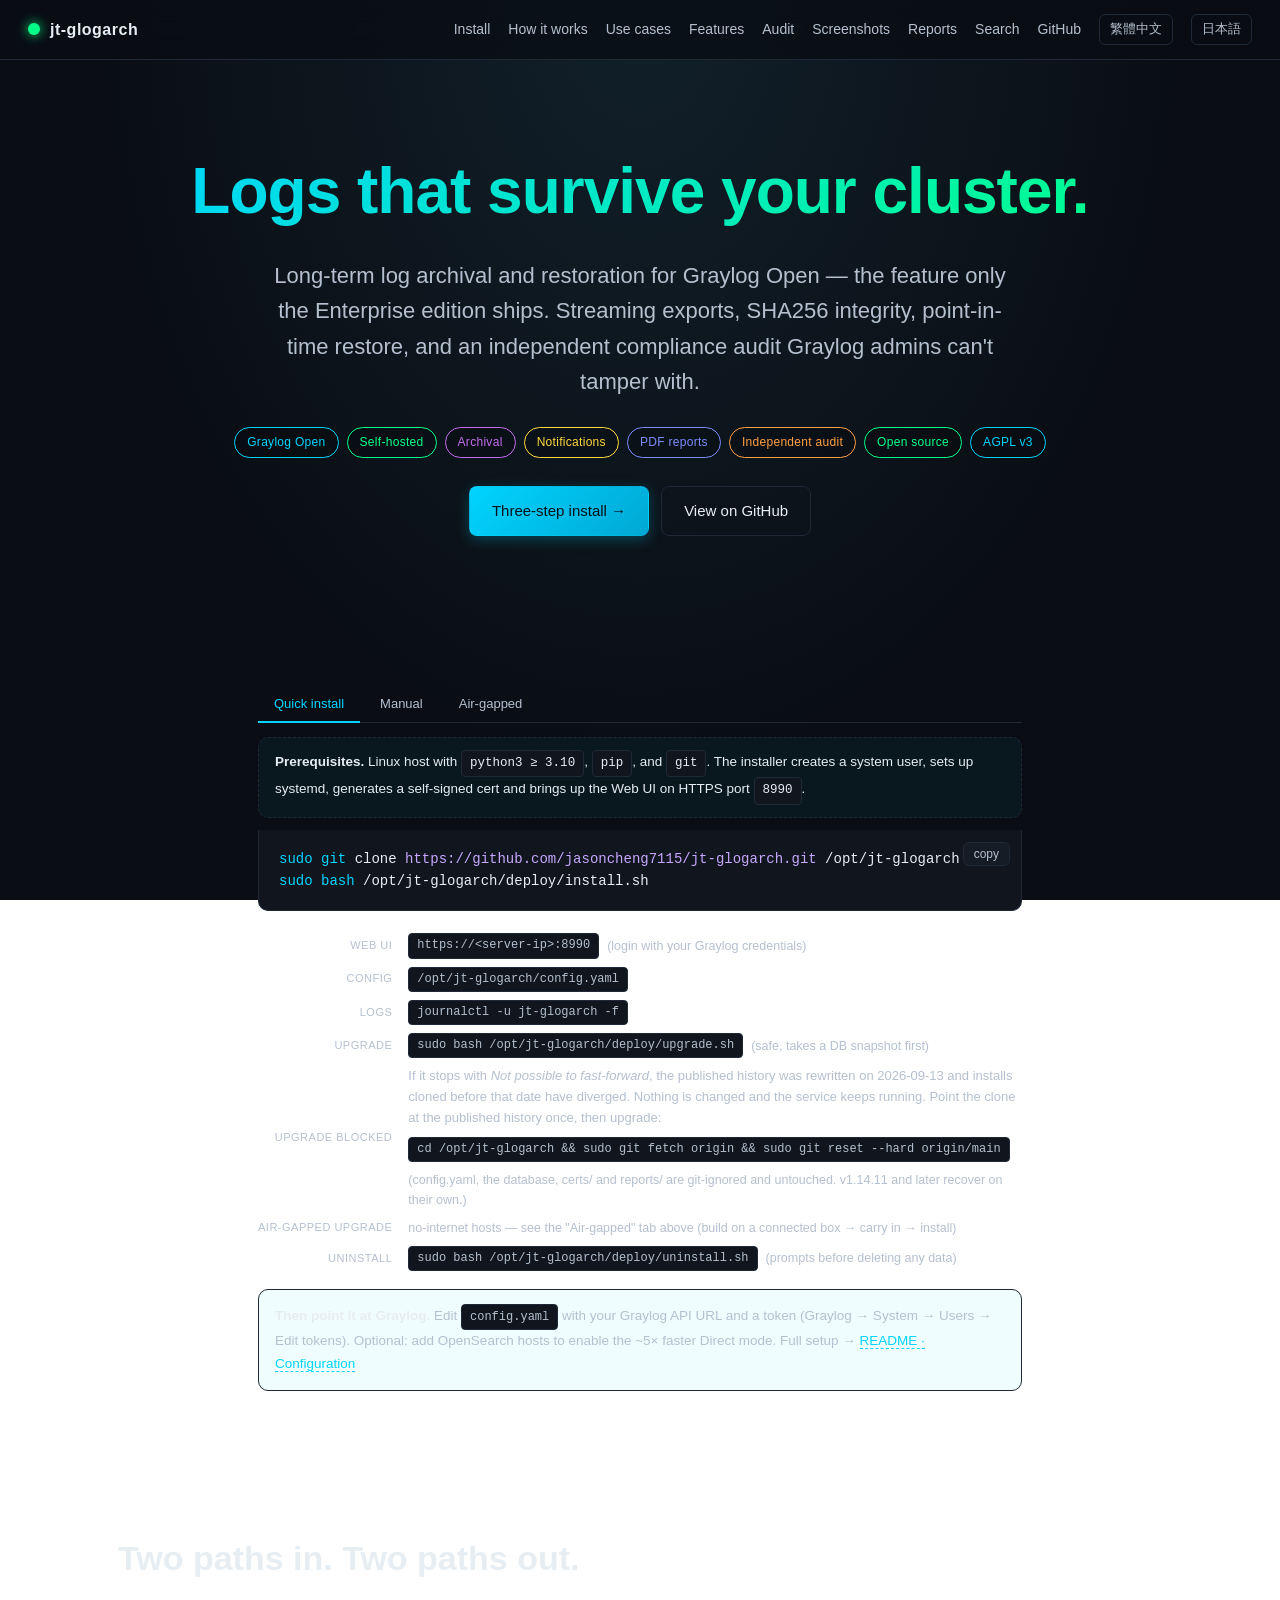
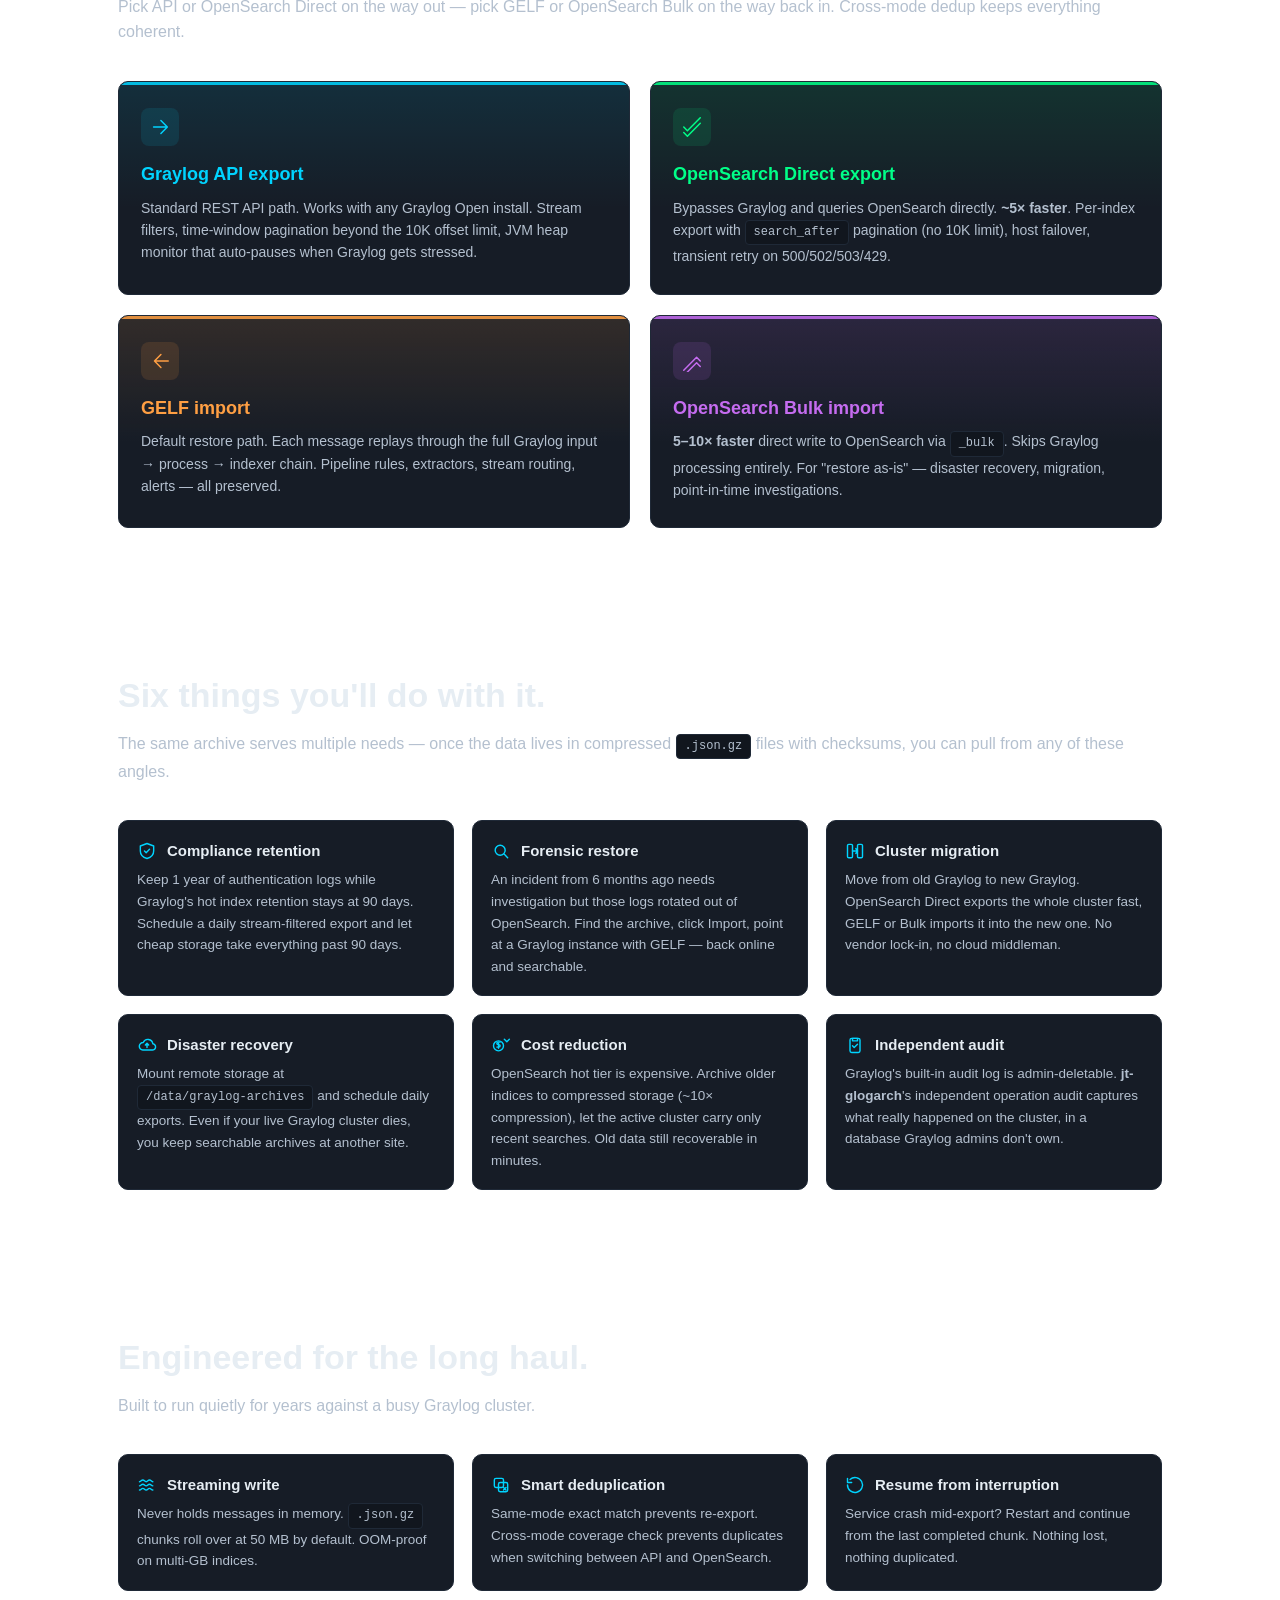
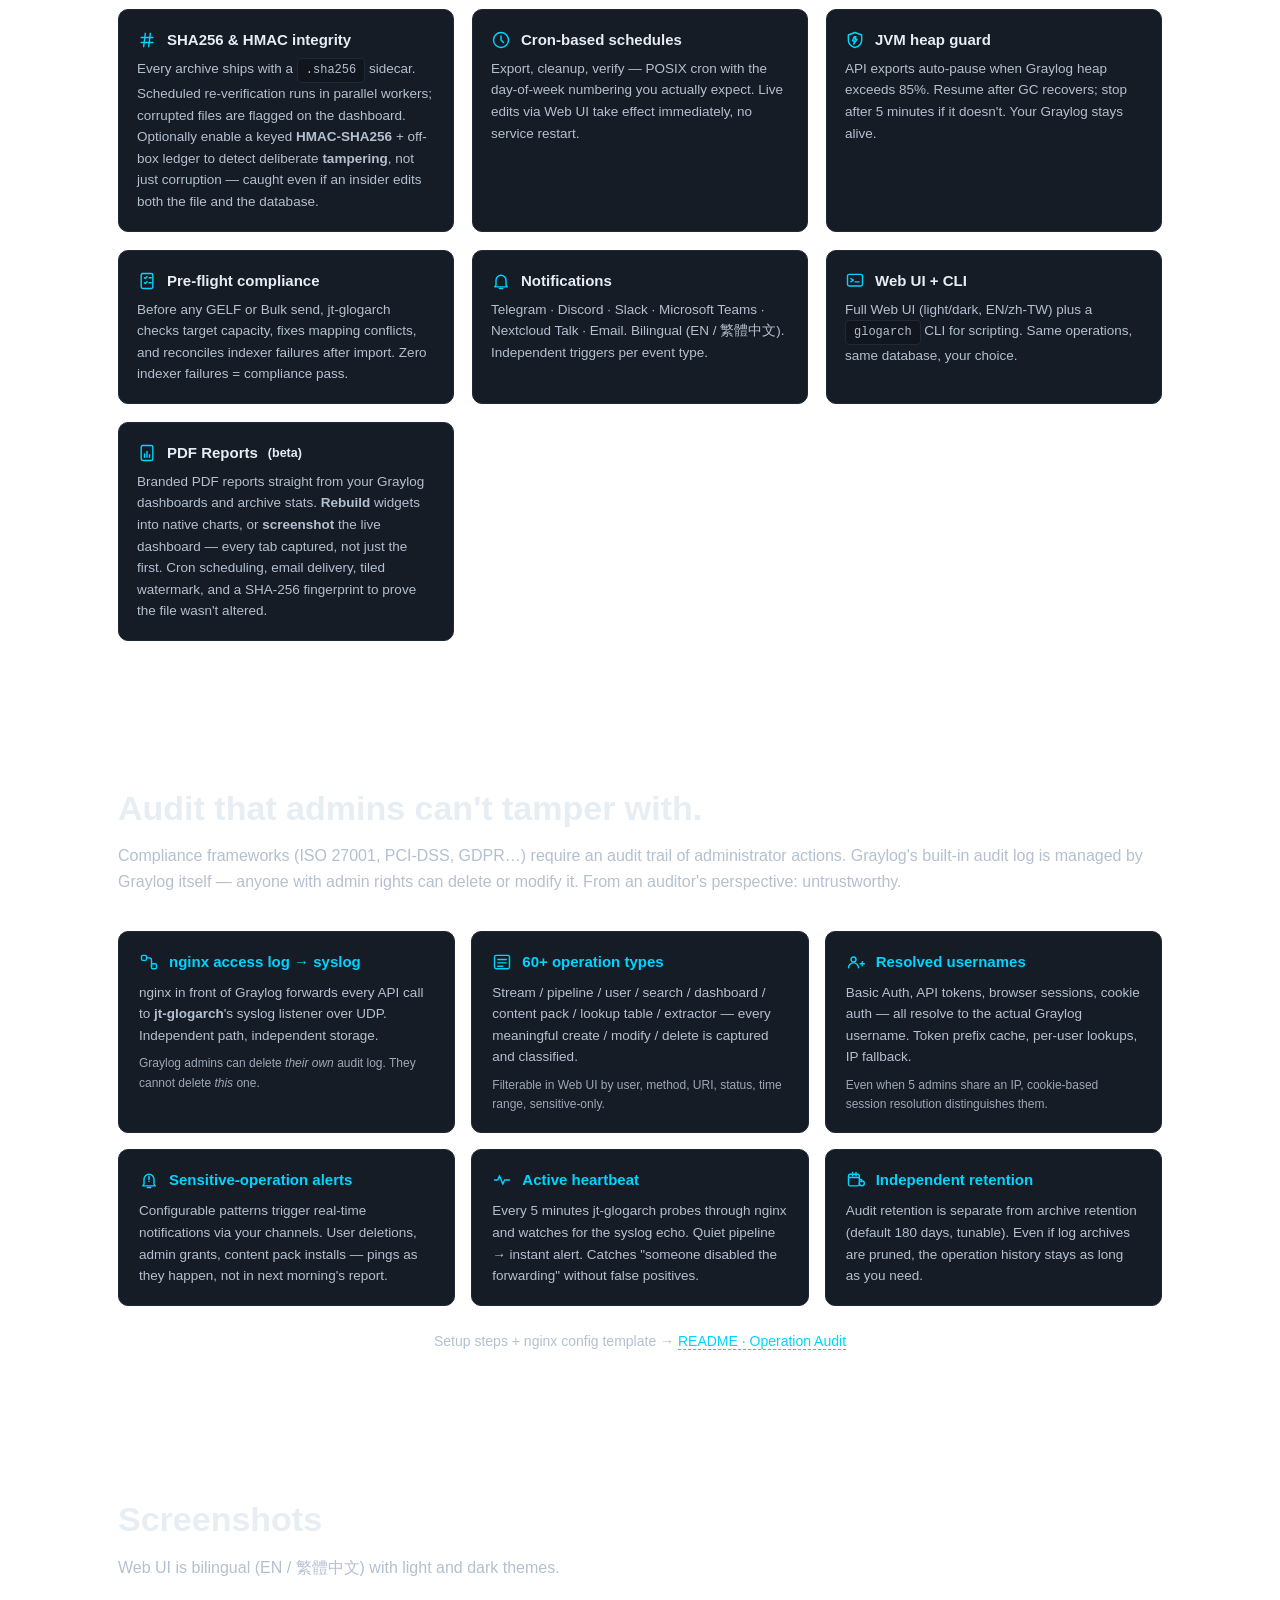
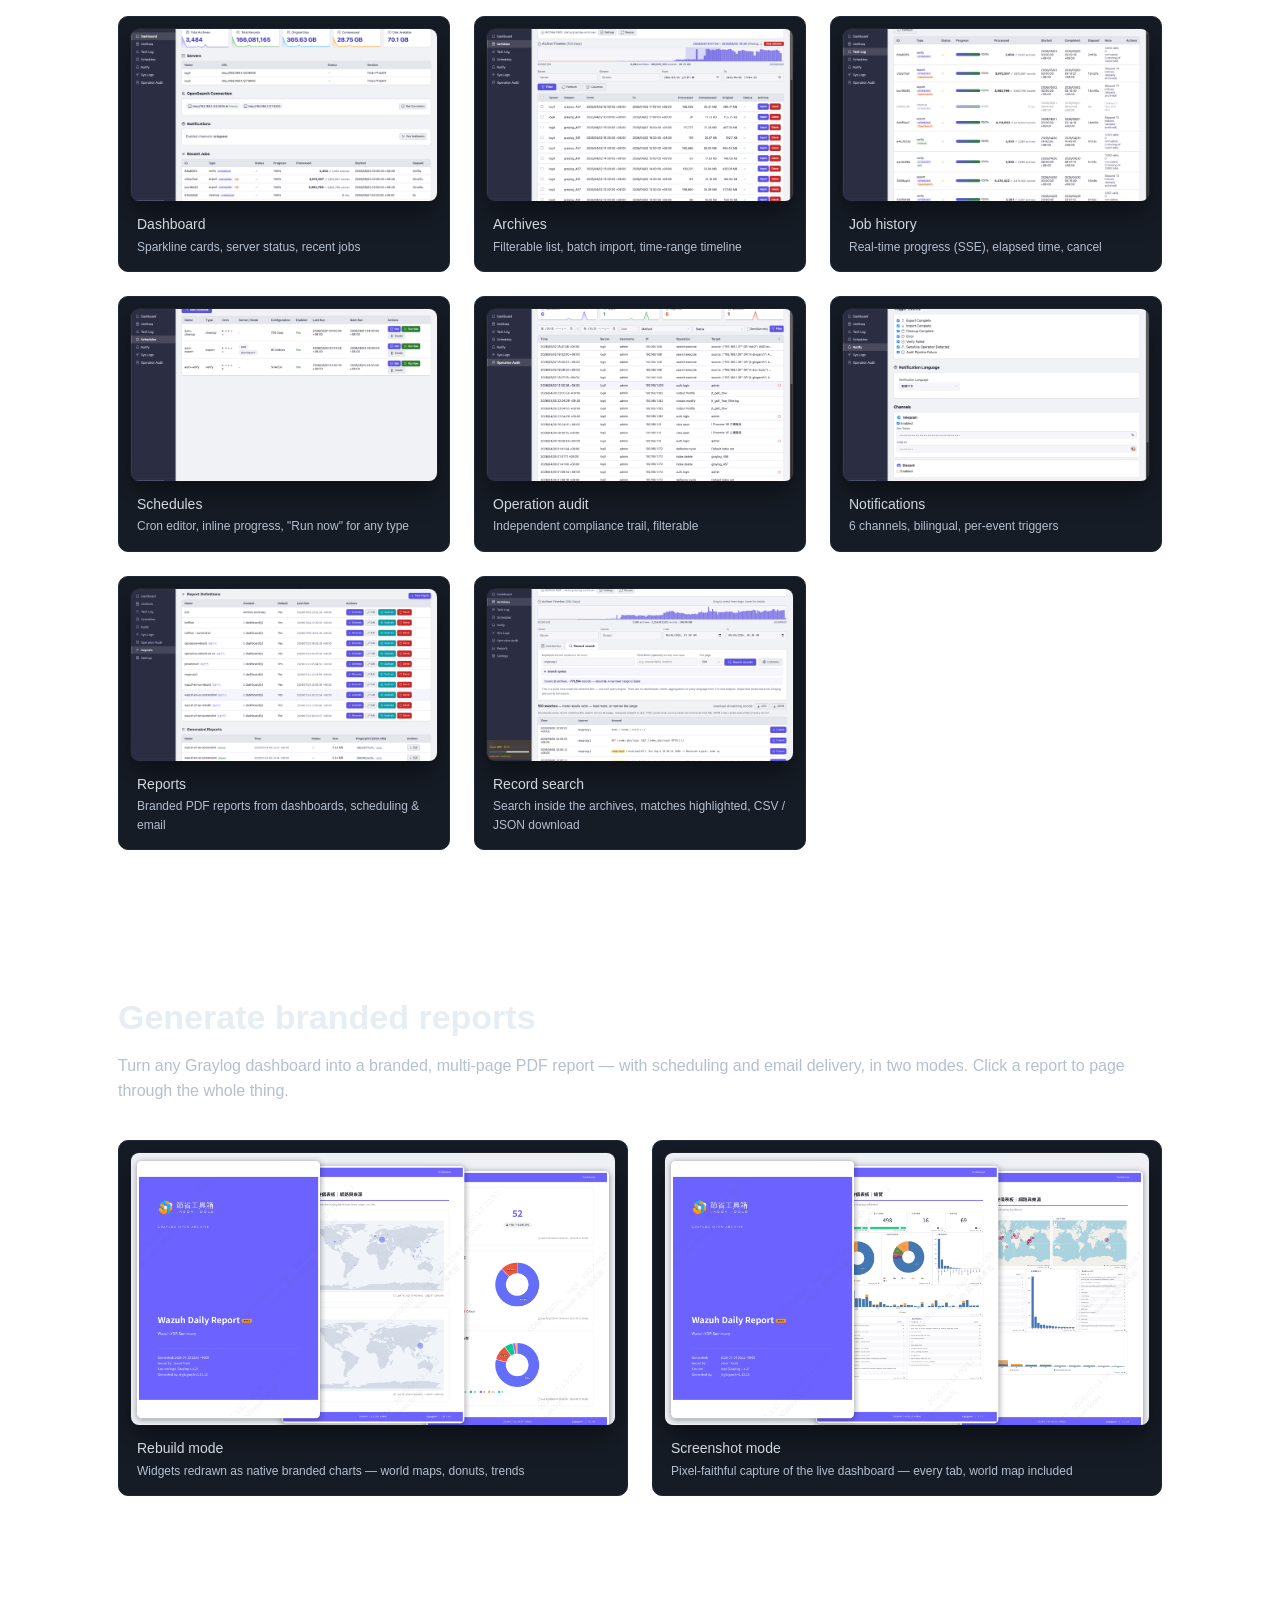
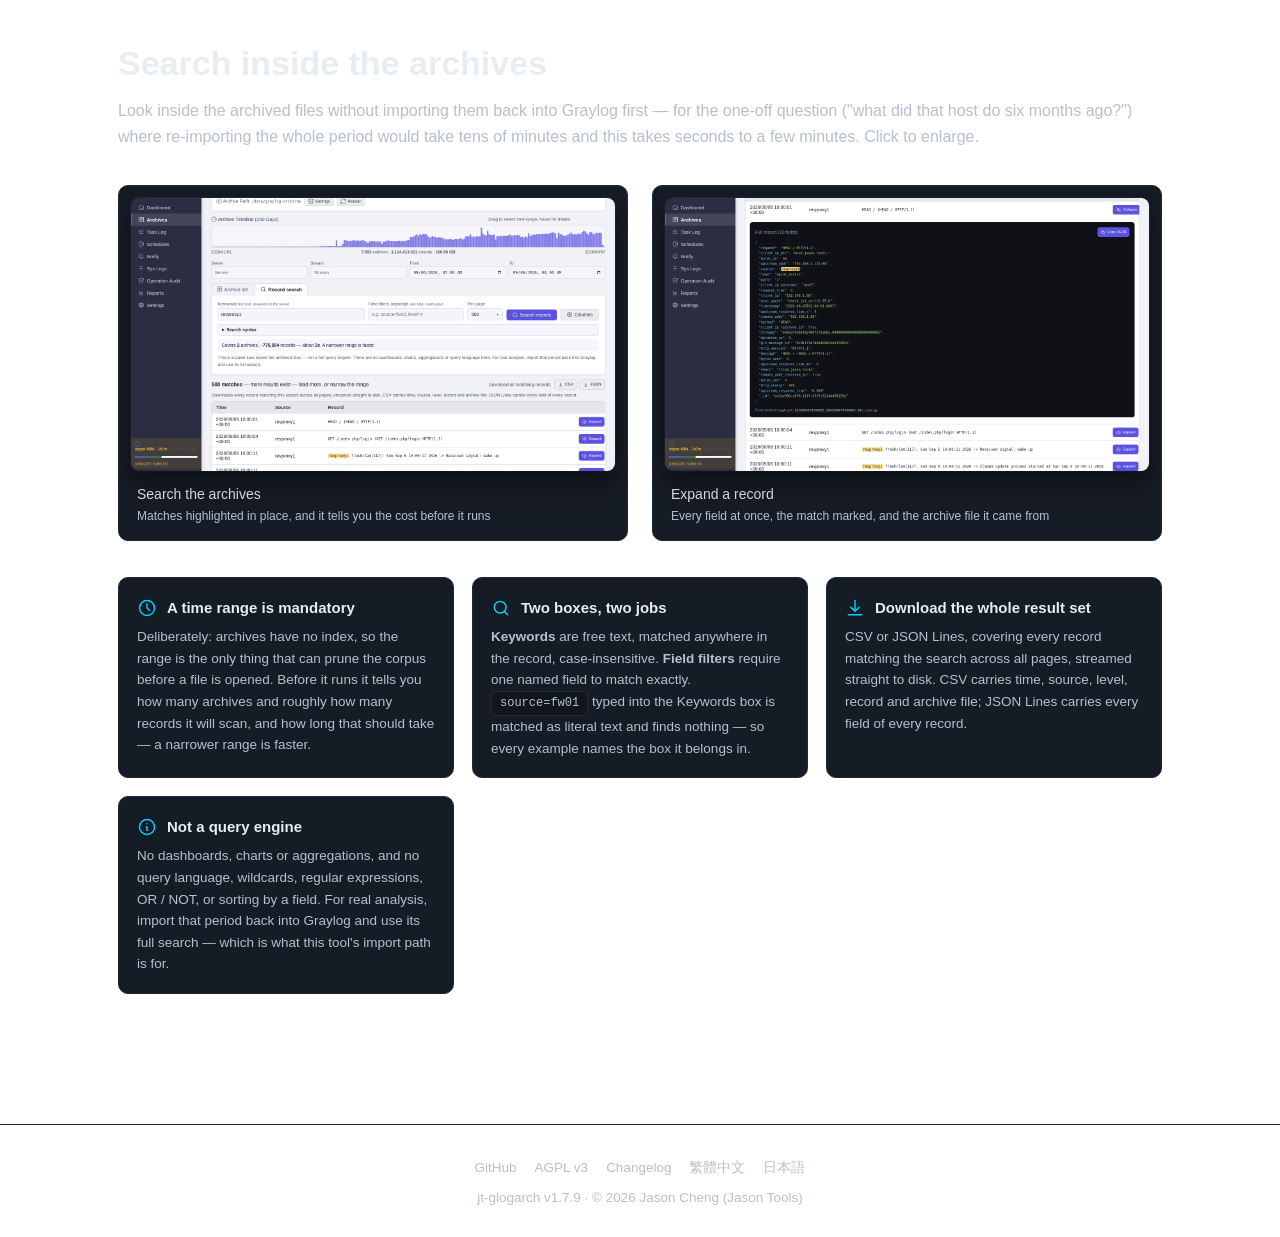
==== commit 41ef06be: "v1.15.0: Japanese UI, notifications, PDF reports and docs - Japanese (日本語) Web UI, login page and se" ====
--- a/docs/index.html
+++ b/docs/index.html
@@ -38,6 +38,7 @@
     <a href="#record-search">Search</a>
     <a href="https://github.com/jasoncheng7115/jt-glogarch" target="_blank" rel="noopener">GitHub</a>
     <a href="index_zh-TW.html" class="lang">繁體中文</a>
+    <a href="index_ja.html" class="lang">日本語</a>
   </div>
 </nav>
 
@@ -358,6 +359,7 @@
     <a href="https://github.com/jasoncheng7115/jt-glogarch/blob/main/LICENSE">AGPL v3</a>
     <a href="https://github.com/jasoncheng7115/jt-glogarch/blob/main/CHANGELOG.md">Changelog</a>
     <a href="index_zh-TW.html">繁體中文</a>
+    <a href="index_ja.html">日本語</a>
   </div>
   <div>jt-glogarch v1.7.9 · © 2026 Jason Cheng (Jason Tools)</div>
 </footer>
